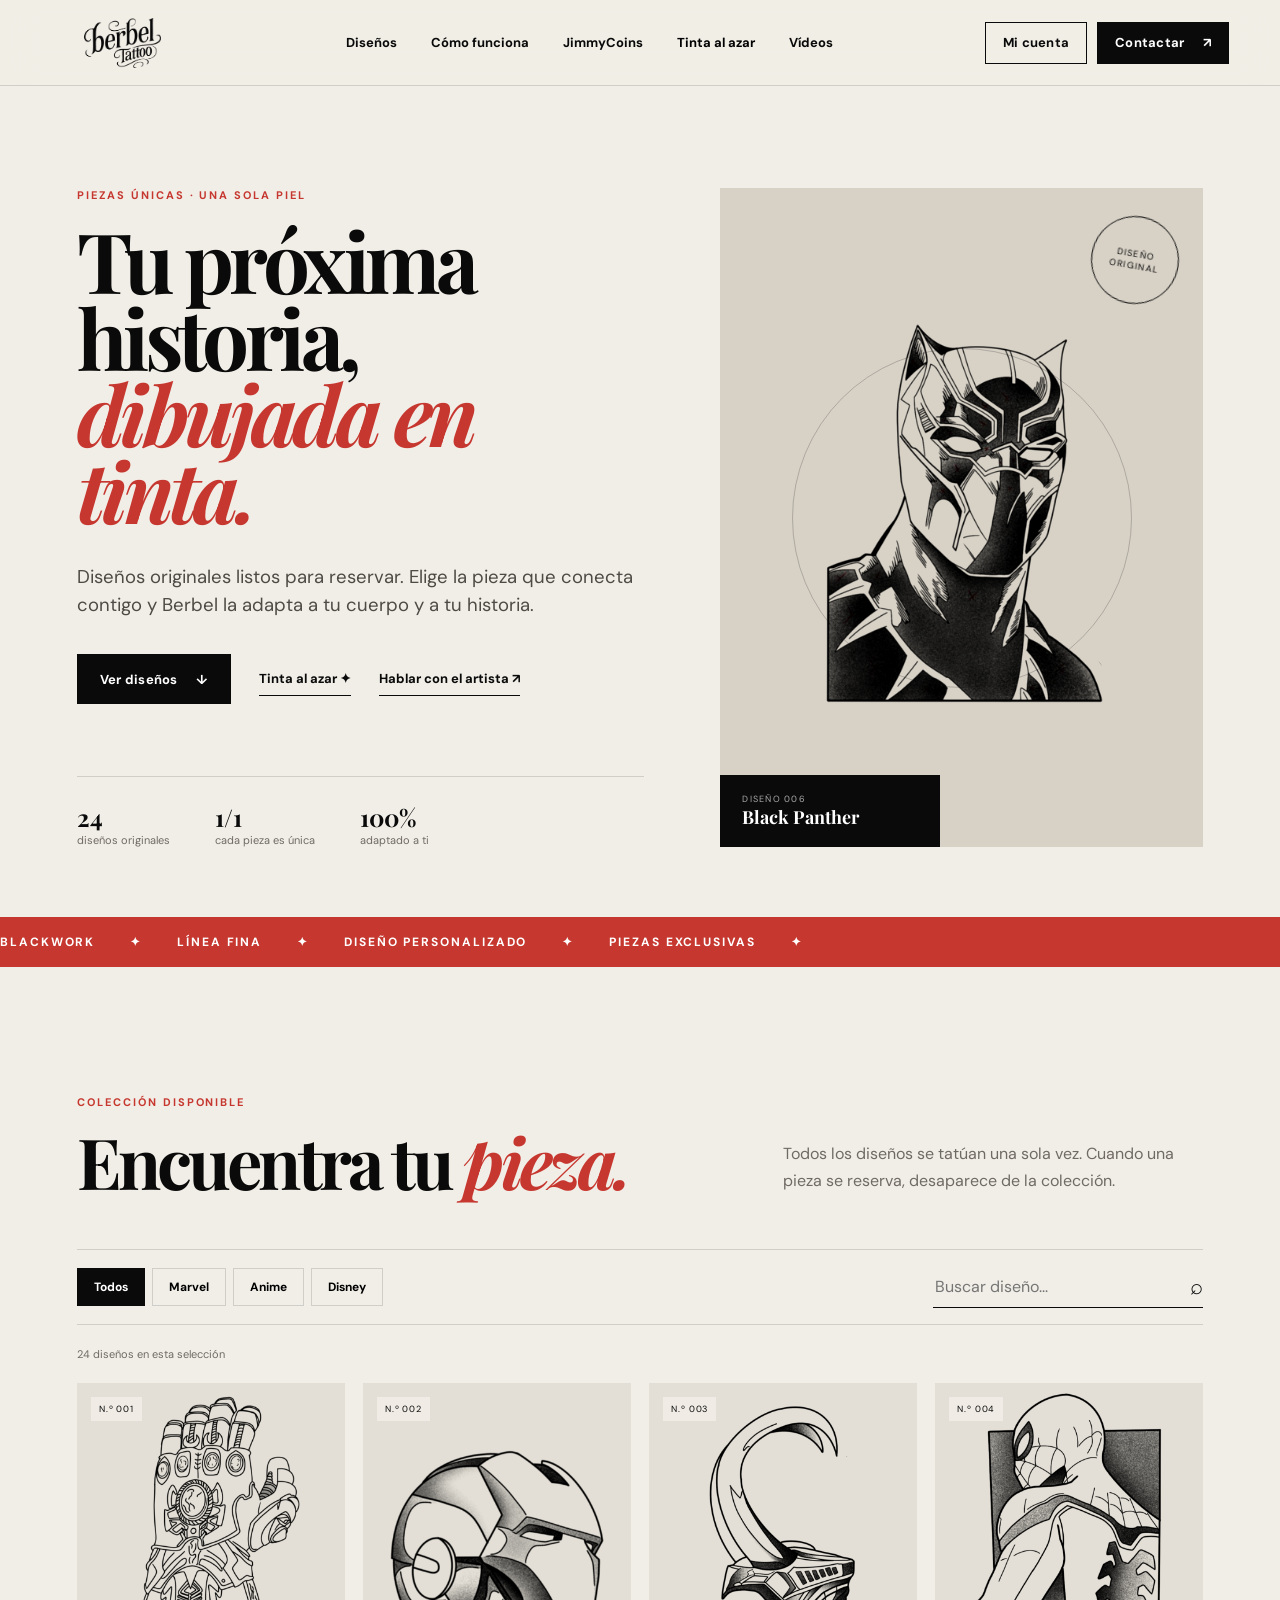
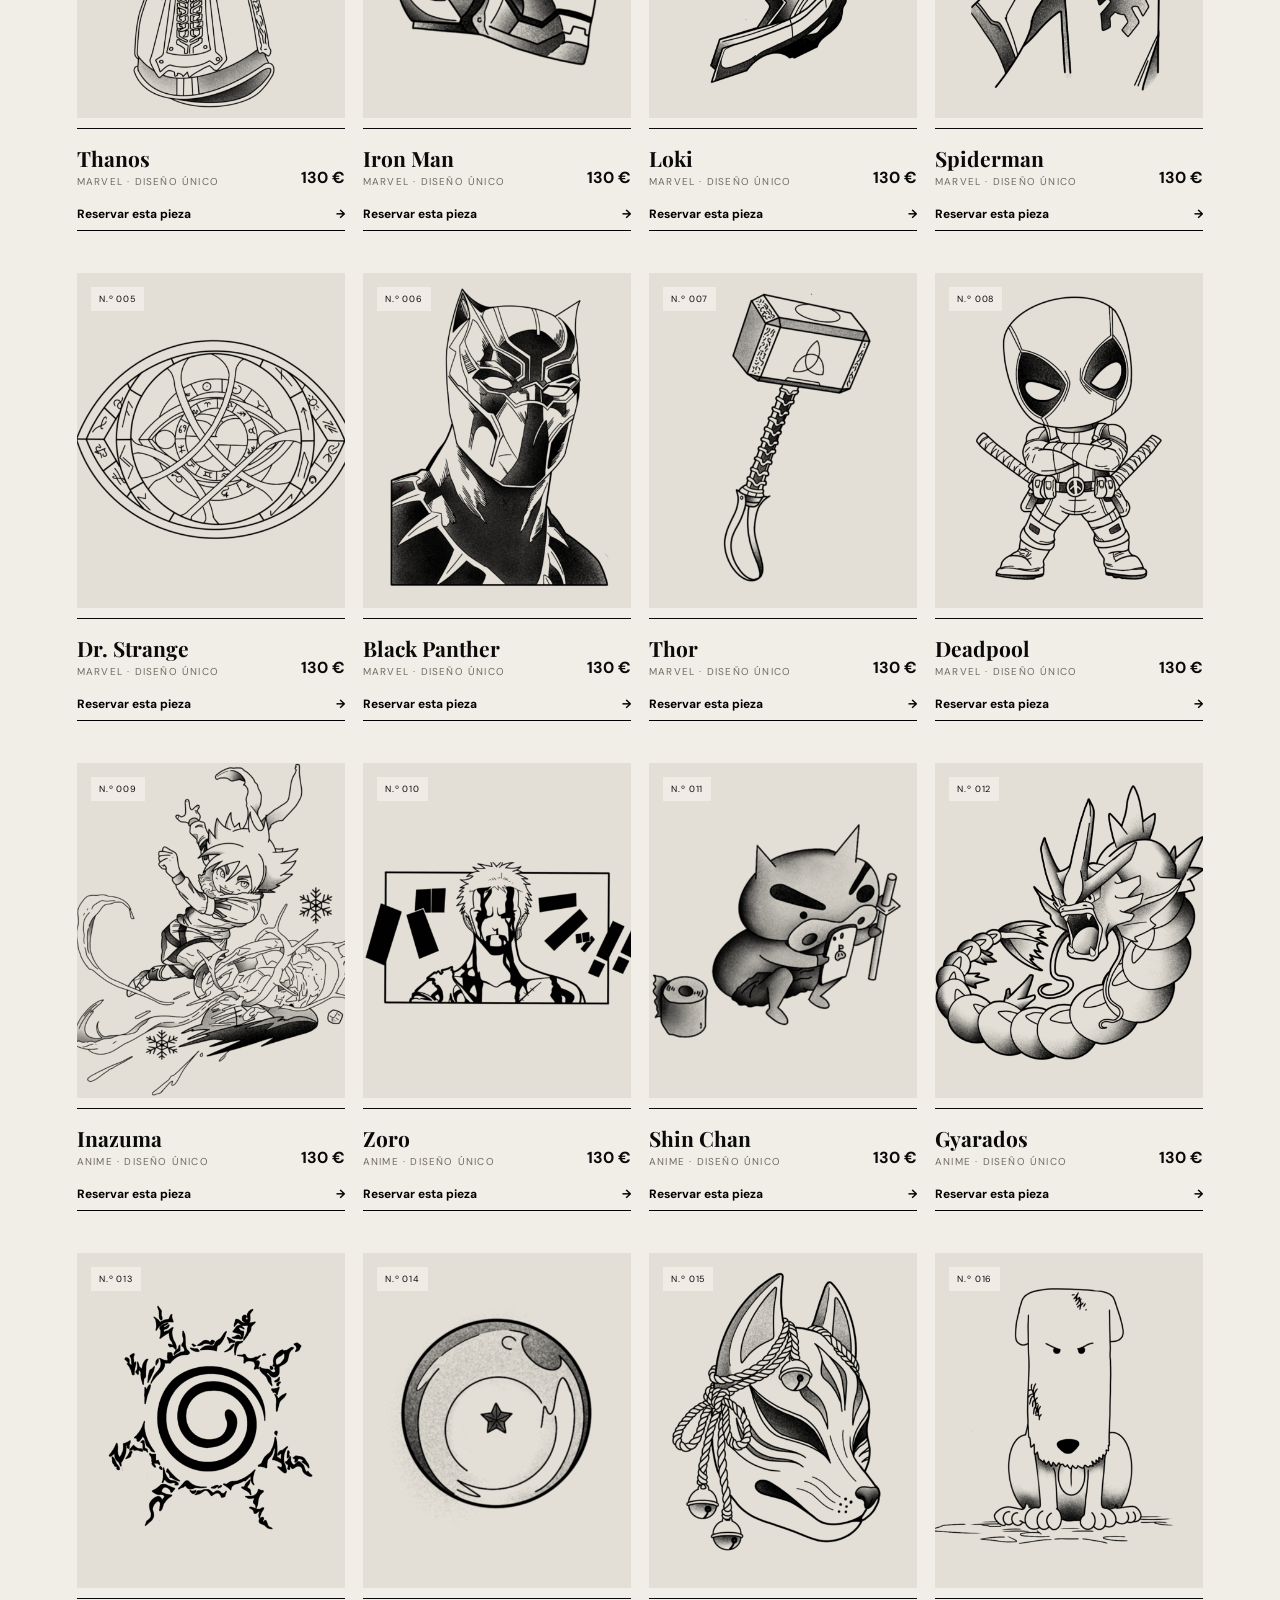
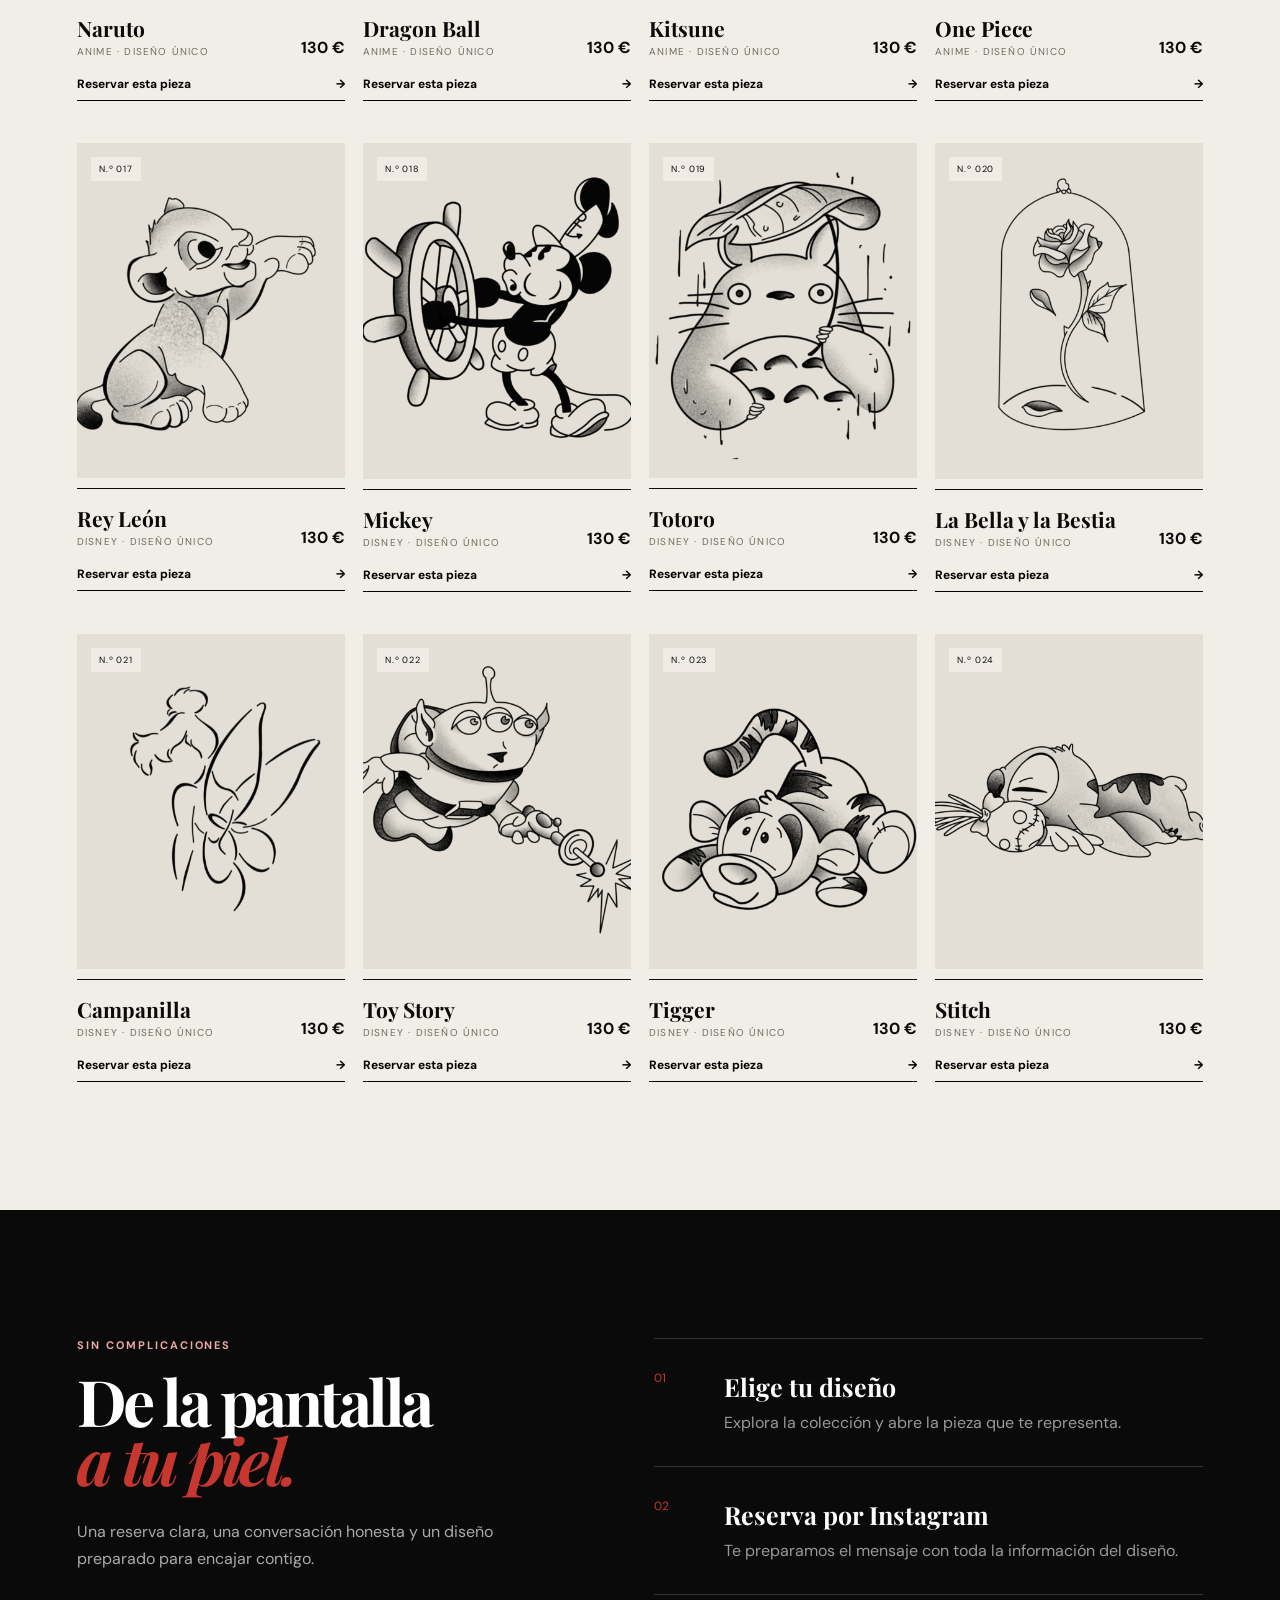
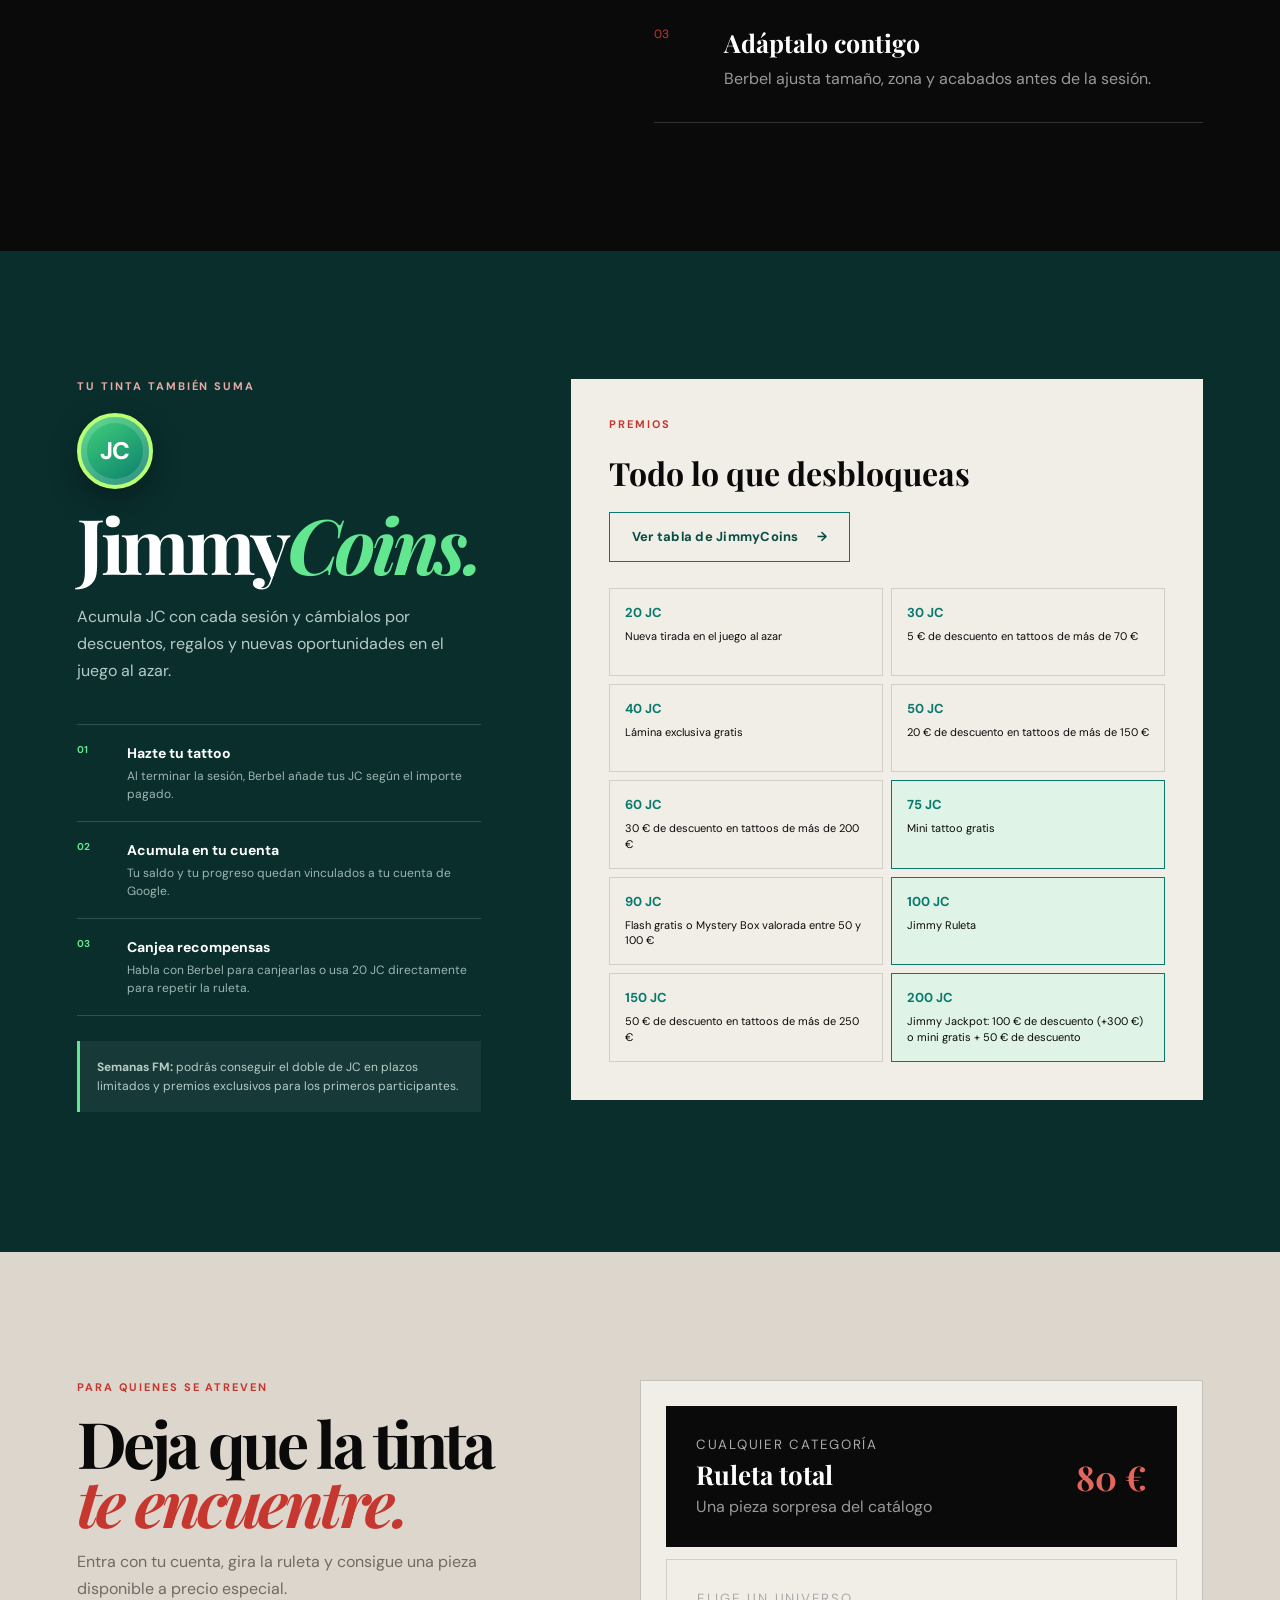
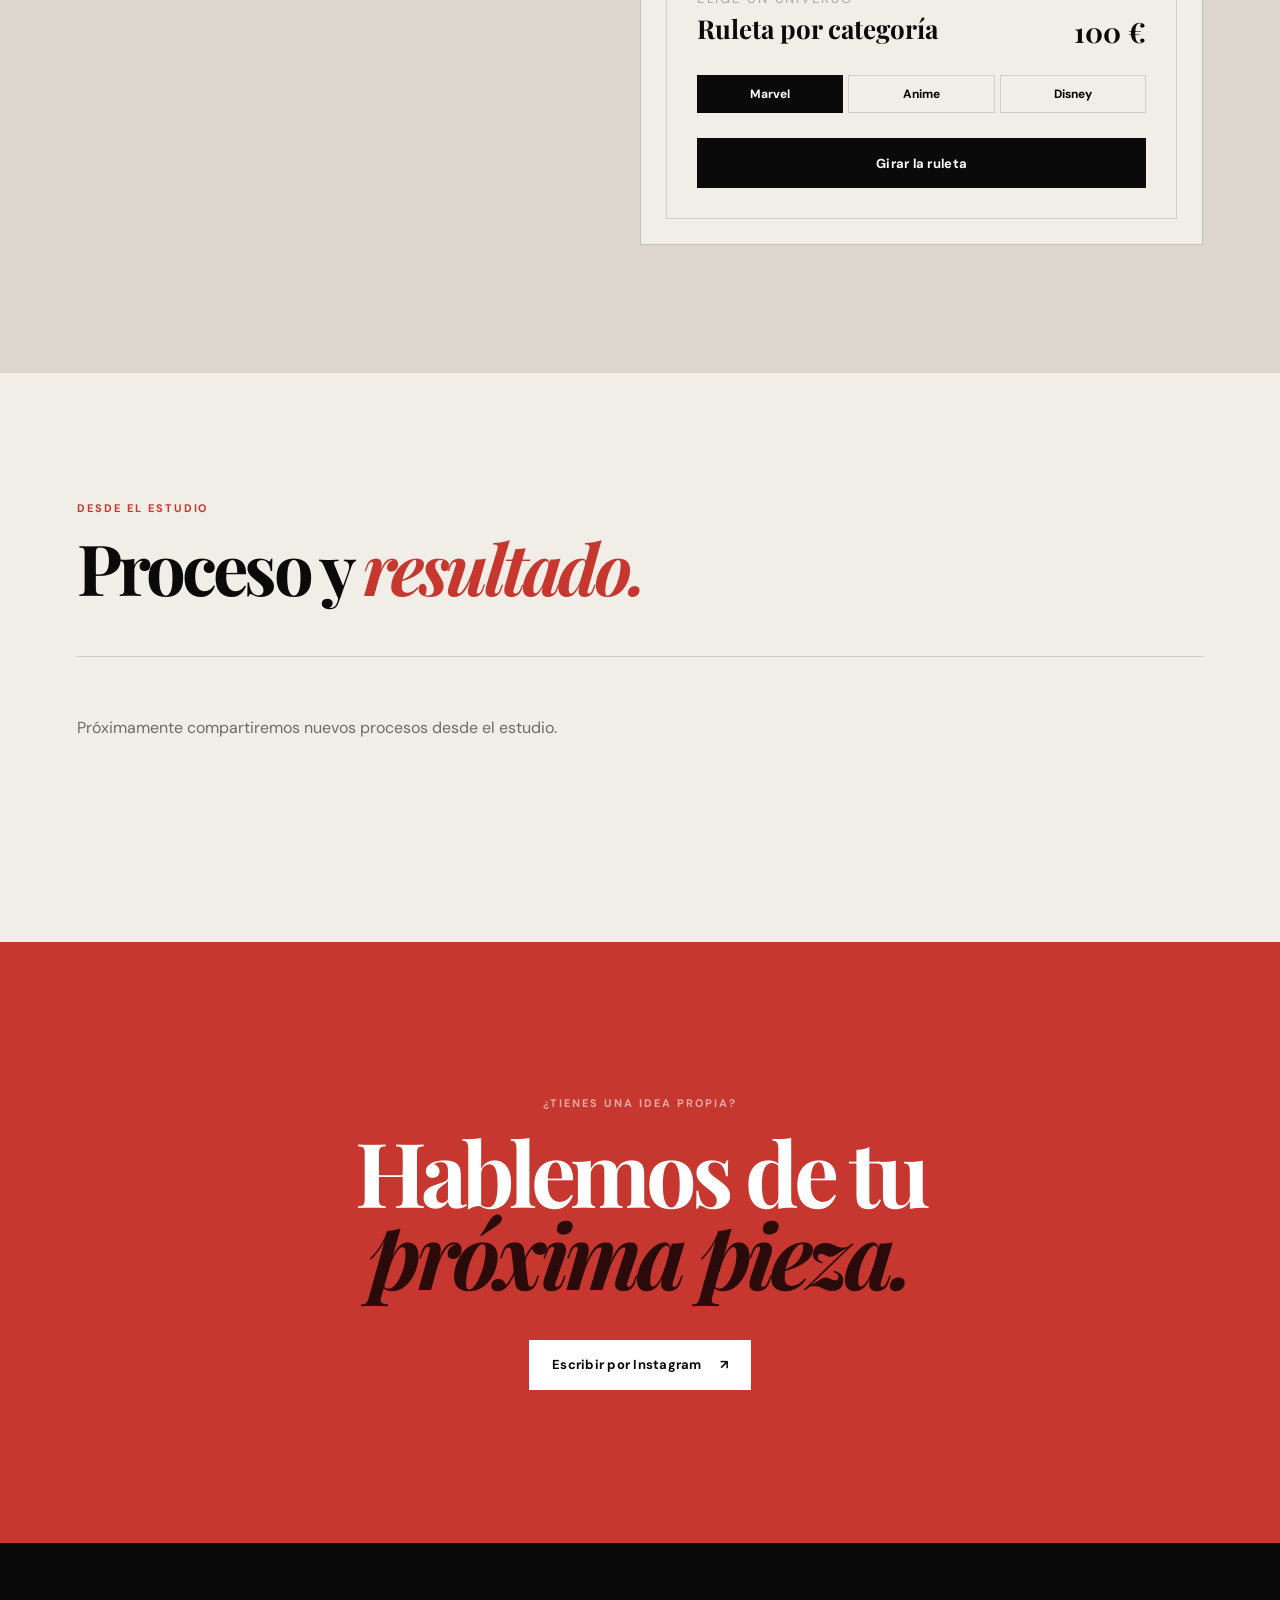
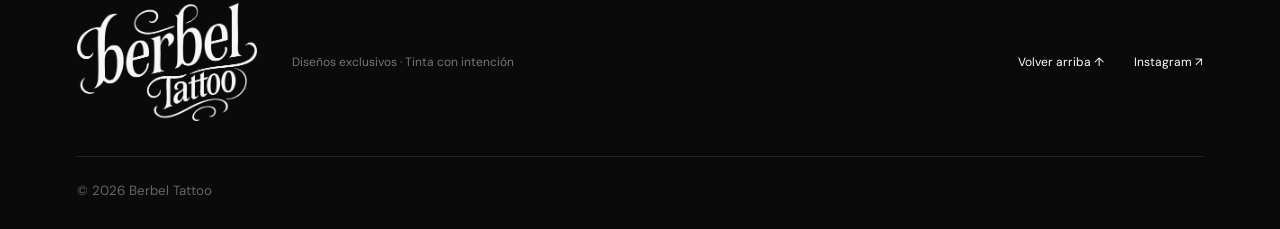
==== index.html @ 6eccef23 "Fix raffle prize images and navigation order" ====
<!doctype html>
<html lang="es">
<head>
  <meta charset="utf-8">
  <meta name="viewport" content="width=device-width, initial-scale=1">
  <title>Berbel Tattoo — Diseños exclusivos</title>
  <meta name="description" content="Diseños de tatuaje exclusivos de Berbel Tattoo. Elige tu pieza, resérvala y hazla tuya.">
  <meta name="theme-color" content="#0b0b0b">
  <link rel="preconnect" href="https://fonts.googleapis.com">
  <link rel="preconnect" href="https://fonts.gstatic.com" crossorigin>
  <link href="https://fonts.googleapis.com/css2?family=DM+Sans:wght@400;500;600;700&family=Playfair+Display:ital,wght@0,700;1,700&display=swap" rel="stylesheet">
  <link rel="stylesheet" href="styles.css?v=8">
  <script defer src="https://www.gstatic.com/firebasejs/9.23.0/firebase-app-compat.js"></script>
  <script defer src="https://www.gstatic.com/firebasejs/9.23.0/firebase-auth-compat.js"></script>
  <script defer src="https://www.gstatic.com/firebasejs/9.23.0/firebase-firestore-compat.js"></script>
  <script defer src="brain.js?v=8"></script>
</head>
<body>
  <a class="skip-link" href="#catalogo">Saltar al catálogo</a>

  <header class="site-header">
    <a class="brand" href="#inicio" aria-label="Berbel Tattoo, inicio">
      <img src="img/logo w.png" alt="Berbel Tattoo">
    </a>
    <nav class="main-nav" aria-label="Navegación principal">
      <a href="#catalogo">Diseños</a>
      <a href="#como-funciona">Cómo funciona</a>
      <a href="#jimmycoins">JimmyCoins</a>
      <button class="nav-link" type="button" onclick="cambiarVista('random')">Tinta al azar</button>
      <a href="#vista-videos">Vídeos</a>
    </nav>
    <div class="header-actions">
      <a class="mobile-video-link" href="#vista-videos">Vídeos ↓</a>
      <a id="admin-link" class="admin-link hidden" href="admin.html" aria-label="Abrir panel de administración">Admin</a>
      <div id="user-info" class="user-chip hidden">
        <button type="button" onclick="abrirPerfil()" aria-label="Abrir mi perfil">
          <img id="user-pic" src="img/logo w.png" alt="">
          <span><strong id="user-name">Mi cuenta</strong><small><b id="user-coins">0</b> JimmyCoins</small></span>
        </button>
      </div>
      <button id="btn-login" class="button button-small button-outline" type="button" onclick="loginGoogle()">Mi cuenta</button>
      <a class="button button-small button-solid desktop-cta" href="https://www.instagram.com/rberbeltattoo/" target="_blank" rel="noopener">Contactar <span>↗</span></a>
    </div>
  </header>

  <main>
    <section class="hero" id="inicio">
      <div class="hero-copy">
        <p class="eyebrow">Piezas únicas · Una sola piel</p>
        <h1>Tu próxima historia,<br><em>dibujada en tinta.</em></h1>
        <p class="hero-lead">Diseños originales listos para reservar. Elige la pieza que conecta contigo y Berbel la adapta a tu cuerpo y a tu historia.</p>
        <div class="hero-actions">
          <a class="button button-solid" href="#catalogo">Ver diseños <span>↓</span></a>
          <a class="text-link" href="#vista-random">Tinta al azar <span>✦</span></a>
          <a class="text-link" href="https://www.instagram.com/rberbeltattoo/" target="_blank" rel="noopener">Hablar con el artista <span>↗</span></a>
        </div>
        <div class="hero-proof" aria-label="Ventajas">
          <div><strong>24</strong><span>diseños originales</span></div>
          <div><strong>1/1</strong><span>cada pieza es única</span></div>
          <div><strong>100%</strong><span>adaptado a ti</span></div>
        </div>
      </div>
      <div class="hero-art" aria-label="Diseño destacado de Berbel Tattoo">
        <div class="ink-stamp">Diseño<br>original</div>
        <img src="img/006.png" alt="Diseño Black Panther de Berbel Tattoo">
        <div class="featured-caption"><span>Diseño 006</span><strong>Black Panther</strong></div>
      </div>
    </section>

    <section class="marquee" aria-label="Especialidades">
      <div>BLACKWORK <i>✦</i> LÍNEA FINA <i>✦</i> DISEÑO PERSONALIZADO <i>✦</i> PIEZAS EXCLUSIVAS <i>✦</i></div>
    </section>

    <section class="catalog-section" id="catalogo">
      <div class="section-heading">
        <div>
          <p class="eyebrow">Colección disponible</p>
          <h2>Encuentra tu <em>pieza.</em></h2>
        </div>
        <p>Todos los diseños se tatúan una sola vez. Cuando una pieza se reserva, desaparece de la colección.</p>
      </div>

      <div class="catalog-tools">
        <div id="category-filters" class="filters" role="group" aria-label="Filtrar diseños por categoría"></div>
        <label class="search-box">
          <span class="sr-only">Buscar diseño</span>
          <input id="buscador" type="search" placeholder="Buscar diseño..." oninput="renderizarCatalogo()">
          <span aria-hidden="true">⌕</span>
        </label>
      </div>
      <p id="catalog-status" class="catalog-status" aria-live="polite"></p>
      <div id="grid-tattoos" class="tattoo-grid"></div>
    </section>

    <section class="process-section" id="como-funciona">
      <div class="process-intro">
        <p class="eyebrow light">Sin complicaciones</p>
        <h2>De la pantalla<br><em>a tu piel.</em></h2>
        <p>Una reserva clara, una conversación honesta y un diseño preparado para encajar contigo.</p>
      </div>
      <ol class="process-list">
        <li><span>01</span><div><h3>Elige tu diseño</h3><p>Explora la colección y abre la pieza que te representa.</p></div></li>
        <li><span>02</span><div><h3>Reserva por Instagram</h3><p>Te preparamos el mensaje con toda la información del diseño.</p></div></li>
        <li><span>03</span><div><h3>Adáptalo contigo</h3><p>Berbel ajusta tamaño, zona y acabados antes de la sesión.</p></div></li>
      </ol>
    </section>

    <section id="jimmycoins" class="jimmy-section" aria-labelledby="jimmy-title">
      <div class="jimmy-intro">
        <p class="eyebrow light">Tu tinta también suma</p>
        <span class="jc-coin jc-coin-large" aria-hidden="true">JC</span>
        <h2 id="jimmy-title">Jimmy<em>Coins.</em></h2>
        <p>Acumula JC con cada sesión y cámbialos por descuentos, regalos y nuevas oportunidades en el juego al azar.</p>
        <div class="jimmy-steps">
          <div><b>01</b><span><strong>Hazte tu tattoo</strong>Al terminar la sesión, Berbel añade tus JC según el importe pagado.</span></div>
          <div><b>02</b><span><strong>Acumula en tu cuenta</strong>Tu saldo y tu progreso quedan vinculados a tu cuenta de Google.</span></div>
          <div><b>03</b><span><strong>Canjea recompensas</strong>Habla con Berbel para canjearlas o usa 20 JC directamente para repetir la ruleta.</span></div>
        </div>
        <p class="jimmy-special"><strong>Semanas FM:</strong> podrás conseguir el doble de JC en plazos limitados y premios exclusivos para los primeros participantes.</p>
      </div>
      <div class="jimmy-details">
        <div class="jimmy-panel rewards-panel">
          <p class="eyebrow">Premios</p><h3>Todo lo que desbloqueas</h3>
          <button class="button button-outline jimmy-table-button" type="button" onclick="document.getElementById('modal-jimmy-tabla').classList.remove('hidden')">Ver tabla de JimmyCoins <span>→</span></button>
          <div class="reward-list">
            <div><b>20 JC</b><span>Nueva tirada en el juego al azar</span></div><div><b>30 JC</b><span>5 € de descuento en tattoos de más de 70 €</span></div>
            <div><b>40 JC</b><span>Lámina exclusiva gratis</span></div><div><b>50 JC</b><span>20 € de descuento en tattoos de más de 150 €</span></div>
            <div><b>60 JC</b><span>30 € de descuento en tattoos de más de 200 €</span></div><div class="featured"><b>75 JC</b><span>Mini tattoo gratis</span></div>
            <div><b>90 JC</b><span>Flash gratis o Mystery Box valorada entre 50 y 100 €</span></div><div class="featured"><b>100 JC</b><span>Jimmy Ruleta</span></div>
            <div><b>150 JC</b><span>50 € de descuento en tattoos de más de 250 €</span></div><div class="featured"><b>200 JC</b><span>Jimmy Jackpot: 100 € de descuento (+300 €) o mini gratis + 50 € de descuento</span></div>
          </div>
        </div>
      </div>
    </section>

    <section id="vista-random" class="random-section" aria-labelledby="random-title">
      <div class="random-copy">
        <p class="eyebrow">Para quienes se atreven</p>
        <h2 id="random-title">Deja que la tinta<br><em>te encuentre.</em></h2>
        <p>Entra con tu cuenta, gira la ruleta y consigue una pieza disponible a precio especial.</p>
      </div>
      <div class="random-card">
        <div id="random-options">
          <button id="btn-spin-all" class="random-choice" type="button" onclick="manejarClickRuleta('all')">
            <span><small>Cualquier categoría</small><strong id="txt-spin-all-title">Ruleta total</strong><em id="txt-spin-all-desc">Una pieza sorpresa del catálogo</em></span>
            <b id="total-roulette-price">80 €</b>
          </button>
          <div class="category-choice">
            <div><small>Elige un universo</small><strong>Ruleta por categoría</strong><b id="category-roulette-price">100 €</b></div>
            <div id="random-tabs" class="random-tabs"></div>
            <button id="btn-spin-cat" class="button button-solid full" type="button" onclick="manejarClickRuleta('cat')">Girar la ruleta</button>
          </div>
        </div>
        <div id="random-loading" class="random-loading hidden" aria-live="polite">
          <div class="roulette-window">
            <img id="random-preview-img" src="img/001.png" alt="">
            <div class="roulette-scanline"></div>
            <span class="roulette-corner top-left"></span><span class="roulette-corner top-right"></span>
            <span class="roulette-corner bottom-left"></span><span class="roulette-corner bottom-right"></span>
          </div>
          <p>La tinta está eligiendo...</p>
          <strong id="random-preview-name">Preparando la ruleta</strong>
          <div class="roulette-progress"><i></i></div>
        </div>
        <div id="random-result" class="random-result hidden">
          <small>Tu pieza es</small><h3 id="res-nombre">Nombre</h3>
          <img id="res-img" src="" alt="Diseño elegido por la ruleta">
          <div class="result-meta"><strong id="res-precio">80 €</strong><span>Código: <b id="res-pass">—</b></span></div>
          <button id="btn-reroll" class="button jimmy-reroll hidden" type="button" onclick="canjearNuevaTirada()"><span class="jc-coin" aria-hidden="true">JC</span><span>Nueva tirada · 20 JimmyCoins</span></button>
          <div class="result-actions"><button class="button button-outline" type="button" onclick="volverMenuRandom()">Volver</button><button id="btn-res-claim" class="button button-solid" type="button">Reservar</button></div>
        </div>
      </div>
    </section>

    <section id="vista-videos" class="videos-section">
      <div class="section-heading compact">
        <div><p class="eyebrow">Desde el estudio</p><h2>Proceso y <em>resultado.</em></h2></div>
      </div>
      <div id="grid-videos" class="video-grid"><p class="empty-state">Próximamente compartiremos nuevos procesos desde el estudio.</p></div>
    </section>

    <section class="contact-section">
      <p class="eyebrow light">¿Tienes una idea propia?</p>
      <h2>Hablemos de tu<br><em>próxima pieza.</em></h2>
      <a class="button button-light" href="https://www.instagram.com/rberbeltattoo/" target="_blank" rel="noopener">Escribir por Instagram <span>↗</span></a>
    </section>
  </main>

  <footer>
    <img src="img/logo w.png" alt="Berbel Tattoo">
    <p>Diseños exclusivos · Tinta con intención</p>
    <div><a href="#inicio">Volver arriba ↑</a><a href="https://www.instagram.com/rberbeltattoo/" target="_blank" rel="noopener">Instagram ↗</a></div>
    <small>© <span id="year"></span> Berbel Tattoo</small>
  </footer>

  <div id="modal-reserva" class="modal hidden" role="dialog" aria-modal="true" aria-labelledby="reserva-title">
    <div class="modal-card">
      <button class="modal-close" type="button" onclick="cerrarModal('modal-reserva')" aria-label="Cerrar">×</button>
      <p class="eyebrow">Tu diseño</p><h2 id="reserva-title">Reserva tu pieza</h2>
      <p>Hemos preparado el mensaje para que puedas contactar con Berbel sin perder ningún detalle.</p>
      <div id="modal-mensaje" class="message-preview">...</div>
      <button id="btn-copiar" class="button button-outline full" type="button" onclick="copiarMensaje()">Copiar mensaje</button>
      <a class="button button-solid full" href="https://www.instagram.com/rberbeltattoo/" target="_blank" rel="noopener">Abrir Instagram <span>↗</span></a>
    </div>
  </div>

  <div id="modal-perfil" class="modal hidden" role="dialog" aria-modal="true" aria-labelledby="perfil-modal-nombre">
    <div class="modal-card profile-card">
      <button class="modal-close" type="button" onclick="cerrarModal('modal-perfil')" aria-label="Cerrar">×</button>
      <img id="perfil-modal-pic" src="img/logo w.png" alt="Foto de perfil">
      <h2 id="perfil-modal-nombre">Mi cuenta</h2><p id="perfil-modal-email"></p>
      <div class="wallet"><small>🪙 TUS JIMMYCOINS</small><strong><span class="jc-coin" aria-hidden="true">JC</span><span id="perfil-modal-coins">0</span> JimmyCoins</strong><p class="wallet-next-label">PRÓXIMA RECOMPENSA</p><h3 id="perfil-proxima-recompensa">Mini tattoo gratis</h3><p id="perfil-recompensa-necesaria">75 JC necesarios</p><div class="wallet-progress" role="progressbar" aria-label="Progreso hacia la próxima recompensa"><i id="perfil-barra"></i></div><p id="perfil-progreso-texto">0 / 75</p></div>
      <button class="button button-outline full" type="button" onclick="logoutGoogle()">Cerrar sesión</button>
    </div>
  </div>

  <div id="modal-jimmy-tabla" class="modal hidden" role="dialog" aria-modal="true" aria-labelledby="jimmy-tabla-title">
    <div class="modal-card jimmy-table-card">
      <button class="modal-close" type="button" onclick="cerrarModal('modal-jimmy-tabla')" aria-label="Cerrar tabla">×</button>
      <p class="eyebrow">JC por sesión</p>
      <h2 id="jimmy-tabla-title">Cuánto consigues</h2>
      <p>Los JimmyCoins se calculan según el importe pagado en tu sesión.</p>
      <div class="earning-table" role="table" aria-label="JimmyCoins obtenidos según el precio de la sesión">
        <div class="earning-head" role="row"><span>Precio pagado</span><span>Recibes</span></div>
        <div role="row"><span>Hasta 60 €</span><strong>10 JC</strong></div><div role="row"><span>70–90 €</span><strong>15 JC</strong></div>
        <div role="row"><span>100–120 €</span><strong>20 JC</strong></div><div role="row"><span>130–160 €</span><strong>25 JC</strong></div>
        <div role="row"><span>170–200 €</span><strong>30 JC</strong></div><div role="row"><span>210–250 €</span><strong>35 JC</strong></div>
        <div role="row"><span>260–300 €</span><strong>40 JC</strong></div><div role="row"><span>310–390 €</span><strong>50 JC</strong></div>
        <div role="row"><span>400 € o más</span><strong>60 JC</strong></div>
      </div>
    </div>
  </div>

  <div id="toast" class="toast" role="status" aria-live="polite"></div>
</body>
</html>
---- styles.css ----
:root{--ink:#0a0a0a;--paper:#f1eee7;--red:#c6372f;--muted:#6f6b64;--line:rgba(10,10,10,.14);--display:"Playfair Display",Georgia,serif;--sans:"DM Sans",Arial,sans-serif}*{box-sizing:border-box}html{scroll-behavior:smooth}body{margin:0;background:var(--paper);color:var(--ink);font-family:var(--sans);font-size:16px}.hidden{display:none!important}.sr-only{position:absolute;width:1px;height:1px;padding:0;margin:-1px;overflow:hidden;clip:rect(0,0,0,0);white-space:nowrap;border:0}.skip-link{position:fixed;top:-80px;left:20px;z-index:100;background:#fff;color:#000;padding:12px 18px}.skip-link:focus{top:20px}button,a,input{font:inherit}button,a{touch-action:manipulation}a{color:inherit;text-decoration:none}.site-header{height:86px;padding:0 clamp(20px,4vw,64px);display:flex;align-items:center;justify-content:space-between;border-bottom:1px solid var(--line);position:sticky;top:0;z-index:30;background:rgba(241,238,231,.92);backdrop-filter:blur(16px)}.brand{width:142px;height:50px;display:block;overflow:hidden}.brand img,footer>img{width:100%;height:100%;object-fit:contain;filter:invert(1);mix-blend-mode:multiply}.main-nav{display:flex;gap:34px;align-items:center}.main-nav a,.nav-link{font-size:13px;font-weight:700;background:none;border:0;padding:8px 0;cursor:pointer;position:relative}.main-nav a:after,.nav-link:after{content:"";position:absolute;left:0;right:100%;bottom:2px;height:1px;background:var(--ink);transition:.25s}.main-nav a:hover:after,.nav-link:hover:after{right:0}.header-actions{display:flex;align-items:center;gap:10px}.button{min-height:50px;padding:0 22px;border:1px solid var(--ink);display:inline-flex;align-items:center;justify-content:center;gap:18px;font-weight:700;font-size:13px;letter-spacing:.02em;cursor:pointer;transition:.2s}.button:hover{transform:translateY(-2px)}.button-small{min-height:42px;padding:0 17px}.button-solid{background:var(--ink);color:#fff}.button-outline{background:transparent;color:var(--ink)}.button-light{background:#fff;color:#0a0a0a;border-color:#fff}.button.full{width:100%}.user-chip button{border:0;background:none;display:flex;align-items:center;cursor:pointer}.user-chip img{width:36px;height:36px;border-radius:50%;object-fit:cover;background:#222}.user-chip span{display:flex;flex-direction:column;text-align:left;margin-left:9px;font-size:11px}.user-chip small{color:var(--muted)}.hero{min-height:calc(100vh - 86px);display:grid;grid-template-columns:1.08fr .92fr;padding:clamp(60px,8vw,120px) clamp(20px,6vw,96px) 70px;gap:6vw;overflow:hidden}.hero-copy{display:flex;flex-direction:column;justify-content:center}.eyebrow{text-transform:uppercase;letter-spacing:.18em;font-size:11px;font-weight:700;color:var(--red);margin:0 0 20px}.eyebrow.light{color:#e9aaa5}.hero h1,.section-heading h2,.process-intro h2,.random-copy h2,.contact-section h2{font:700 clamp(49px,6.5vw,104px)/.92 var(--display);letter-spacing:-.055em;margin:0}.hero h1 em,.section-heading h2 em,.process-intro h2 em,.random-copy h2 em,.contact-section h2 em{color:var(--red);font-weight:700}.hero-lead{font-size:clamp(16px,1.45vw,21px);line-height:1.55;color:#4e4b46;max-width:630px;margin:34px 0}.hero-actions{display:flex;align-items:center;gap:28px}.text-link{font-weight:700;font-size:13px;border-bottom:1px solid;padding:8px 0}.hero-proof{display:flex;gap:45px;margin-top:clamp(50px,8vh,90px);padding-top:24px;border-top:1px solid var(--line)}.hero-proof div{display:flex;flex-direction:column}.hero-proof strong{font:700 24px var(--display)}.hero-proof span{color:var(--muted);font-size:11px}.hero-art{position:relative;background:#d7d1c6;min-height:580px;display:flex;align-items:center;justify-content:center;overflow:hidden}.hero-art:before{content:"";position:absolute;width:70%;aspect-ratio:1;border:1px solid rgba(10,10,10,.2);border-radius:50%}.hero-art img{width:88%;height:88%;object-fit:contain;mix-blend-mode:multiply;filter:contrast(1.12);position:relative}.ink-stamp{position:absolute;top:28px;right:24px;z-index:2;width:88px;height:88px;border:1px solid;border-radius:50%;display:grid;place-items:center;text-align:center;text-transform:uppercase;font-size:9px;letter-spacing:.14em;transform:rotate(10deg)}.featured-caption{position:absolute;left:0;bottom:0;background:var(--ink);color:#fff;padding:18px 22px;width:220px;display:flex;flex-direction:column}.featured-caption span{font-size:9px;color:#aaa;text-transform:uppercase;letter-spacing:.14em}.featured-caption strong{font:700 18px var(--display)}.marquee{overflow:hidden;background:var(--red);color:#fff;padding:17px 0;white-space:nowrap;font-size:12px;font-weight:700;letter-spacing:.16em}.marquee div{width:max-content;animation:marquee 24s linear infinite}.marquee i{padding:0 30px;font-style:normal}@keyframes marquee{to{transform:translateX(-50%)}}.catalog-section,.videos-section{padding:clamp(85px,10vw,150px) clamp(20px,6vw,96px)}.section-heading{display:flex;justify-content:space-between;align-items:end;gap:40px;margin-bottom:55px}.section-heading h2{font-size:clamp(46px,5.5vw,78px)}.section-heading>p{max-width:420px;color:var(--muted);line-height:1.7;margin:0}.section-heading.compact{margin-bottom:40px}.catalog-tools{border-top:1px solid var(--line);border-bottom:1px solid var(--line);display:flex;justify-content:space-between;align-items:center;padding:16px 0}.filters{display:flex;gap:7px}.filter-btn,.cat-rand-btn{border:1px solid var(--line);background:transparent;padding:10px 16px;font-size:12px;font-weight:700;cursor:pointer}.filter-btn.active,.filter-btn:hover,.cat-rand-btn.active{background:var(--ink);color:#fff}.search-box{width:min(270px,35vw);display:flex;align-items:center;border-bottom:1px solid var(--ink)}.search-box input{width:100%;border:0;background:transparent;padding:10px 2px;outline:0}.search-box span{font-size:22px}.catalog-status{font-size:11px;color:var(--muted);margin:22px 0}.tattoo-grid{display:grid;grid-template-columns:repeat(4,1fr);gap:42px 18px}.tattoo-card{position:relative}.tattoo-image{aspect-ratio:4/5;background:#e3dfd6;position:relative;overflow:hidden}.tattoo-image img{width:100%;height:100%;object-fit:cover;mix-blend-mode:multiply;filter:contrast(1.05);transition:transform .5s}.tattoo-card:hover .tattoo-image img{transform:scale(1.035)}.tattoo-number{position:absolute;left:14px;top:14px;background:rgba(241,238,231,.9);padding:6px 8px;font-size:9px;letter-spacing:.1em}.sold-mark{position:absolute;inset:0;background:rgba(10,10,10,.78);color:#fff;display:grid;place-items:center;font:italic 700 26px var(--display)}.tattoo-info{display:grid;grid-template-columns:1fr auto;align-items:end;padding-top:15px;border-top:1px solid;margin-top:10px}.tattoo-info h3{font:700 21px var(--display);margin:0}.tattoo-info p{margin:3px 0 0;color:var(--muted);font-size:10px;text-transform:uppercase;letter-spacing:.12em}.tattoo-price{font-weight:700}.reserve-button{grid-column:1/-1;border:0;border-bottom:1px solid;background:transparent;padding:13px 0 8px;margin-top:5px;display:flex;justify-content:space-between;font-weight:700;font-size:12px;cursor:pointer}.reserve-button:hover{color:var(--red)}.reserve-button:disabled{color:#999;cursor:not-allowed}.empty-state{grid-column:1/-1;color:var(--muted);padding:60px 0;border-top:1px solid var(--line)}.process-section{background:var(--ink);color:#fff;padding:clamp(80px,10vw,145px) clamp(20px,6vw,96px);display:grid;grid-template-columns:.9fr 1.1fr;gap:10vw}.process-intro h2{font-size:clamp(48px,5vw,77px)}.process-intro>p:last-child{color:#aaa;line-height:1.65;max-width:450px;margin-top:30px}.process-list{margin:0;padding:0;list-style:none}.process-list li{display:grid;grid-template-columns:70px 1fr;border-top:1px solid #333;padding:31px 0}.process-list li:last-child{border-bottom:1px solid #333}.process-list>li>span{color:var(--red);font-size:12px}.process-list h3{font:700 25px var(--display);margin:0 0 8px}.process-list p{color:#999;margin:0;line-height:1.5}.random-section{padding:clamp(80px,10vw,145px) clamp(20px,6vw,96px);display:grid;grid-template-columns:.9fr 1.1fr;gap:8vw;align-items:start;background:#dcd6cc}.random-copy h2{font-size:clamp(48px,5vw,77px)}.random-copy>p:last-child{color:var(--muted);line-height:1.7;max-width:430px}.random-card{background:var(--paper);padding:25px;border:1px solid rgba(10,10,10,.2)}.random-choice{width:100%;border:0;background:var(--ink);color:#fff;padding:30px;text-align:left;display:flex;justify-content:space-between;align-items:center;cursor:pointer}.random-choice span{display:flex;flex-direction:column}.random-choice small,.category-choice small{color:#aaa;text-transform:uppercase;letter-spacing:.13em}.random-choice strong,.category-choice strong{font:700 26px var(--display);margin:4px 0}.random-choice em{font-style:normal;color:#999}.random-choice>b{font:700 34px var(--display);color:#e3655d}.category-choice{border:1px solid var(--line);padding:30px;margin-top:12px}.category-choice>div:first-child{display:grid;grid-template-columns:1fr auto;align-items:end}.category-choice>div:first-child small{grid-column:1/-1}.category-choice>div:first-child b{font:700 28px var(--display)}.random-tabs{display:grid;grid-template-columns:repeat(3,1fr);gap:5px;margin:25px 0}.random-loading{text-align:center;padding:100px 20px}.random-loading span{display:block;width:50px;height:50px;border:2px solid #ccc;border-top-color:var(--red);border-radius:50%;margin:0 auto 20px;animation:spin 1s linear infinite}@keyframes spin{to{transform:rotate(360deg)}}.random-result{text-align:center}.random-result>small{text-transform:uppercase;letter-spacing:.15em;color:var(--red)}.random-result h3{font:700 36px var(--display);margin:8px 0 20px}.random-result img{width:260px;height:260px;object-fit:cover;mix-blend-mode:multiply}.result-meta{display:flex;justify-content:center;align-items:center;gap:25px;margin:22px 0}.result-meta strong{font:700 34px var(--display)}.result-meta span{font-size:12px}.result-actions{display:grid;grid-template-columns:1fr 1fr;gap:8px}.video-grid{display:grid;grid-template-columns:repeat(3,1fr);gap:20px}.video-card{background:#e3dfd6}.video-media{aspect-ratio:16/9;background:#111}.video-media iframe,.video-media video{width:100%;height:100%;border:0}.video-copy{padding:20px}.video-copy h3{font:700 21px var(--display);margin:0 0 8px}.video-copy p{color:var(--muted);margin:0}.contact-section{text-align:center;background:var(--red);color:#fff;padding:clamp(90px,12vw,170px) 20px}.contact-section h2{font-size:clamp(52px,7vw,100px)}.contact-section h2 em{color:#2a0b09}.contact-section .button{margin-top:45px}footer{background:var(--ink);color:#fff;padding:60px clamp(20px,6vw,96px) 30px;display:grid;grid-template-columns:180px 1fr auto;align-items:center;gap:35px}footer>img{filter:none;mix-blend-mode:normal;height:auto}footer p{color:#777;font-size:12px}footer div{display:flex;gap:30px;font-size:12px}footer small{grid-column:1/-1;border-top:1px solid #252525;padding-top:25px;color:#666}.modal{position:fixed;inset:0;z-index:50;background:rgba(0,0,0,.78);display:grid;place-items:center;padding:20px;backdrop-filter:blur(8px)}.modal-card{position:relative;background:var(--paper);width:min(520px,100%);padding:45px}.modal-close{position:absolute;right:18px;top:12px;border:0;background:none;font-size:32px;cursor:pointer}.modal-card h2{font:700 38px var(--display);margin:0 0 14px}.modal-card>p:not(.eyebrow){color:var(--muted);line-height:1.6}.message-preview{background:#ddd7cc;padding:18px;margin:25px 0;font-size:13px;line-height:1.55}.modal-card .button+.button{margin-top:8px}.profile-card{text-align:center}.profile-card>img{width:82px;height:82px;border-radius:50%;object-fit:cover;background:#222}.wallet{padding:20px;border:1px solid var(--line);margin:25px 0;text-align:left}.wallet small,.wallet strong{display:block}.wallet strong{font:700 30px var(--display);margin:5px 0 12px}.wallet div{height:5px;background:#d0cac0}.wallet i{display:block;height:100%;width:0;background:var(--red);transition:width .7s}.wallet p{font-size:11px;color:var(--muted)}.toast{position:fixed;left:50%;bottom:25px;transform:translate(-50%,20px);background:var(--ink);color:#fff;padding:12px 18px;z-index:80;opacity:0;pointer-events:none;transition:.25s;font-size:13px}.toast.show{opacity:1;transform:translate(-50%,0)}@media(max-width:1000px){.main-nav{display:none}.hero{grid-template-columns:1fr .8fr;padding-left:32px;padding-right:32px}.tattoo-grid{grid-template-columns:repeat(3,1fr)}.desktop-cta{display:none}.process-section,.random-section{gap:5vw}.video-grid{grid-template-columns:repeat(2,1fr)}}@media(max-width:740px){.site-header{height:70px;padding:0 18px}.brand{width:110px;height:40px}.hero{min-height:auto;grid-template-columns:1fr;padding:70px 18px 30px;gap:45px}.hero h1{font-size:50px}.hero-lead{font-size:16px;margin:25px 0}.hero-actions{align-items:stretch;flex-direction:column;gap:10px}.hero-actions .text-link{text-align:center}.hero-proof{gap:15px;justify-content:space-between;margin-top:50px}.hero-proof span{font-size:9px}.hero-art{min-height:430px}.catalog-section,.videos-section{padding:80px 18px}.section-heading{display:block;margin-bottom:35px}.section-heading>p{margin-top:20px}.catalog-tools{align-items:stretch;flex-direction:column;gap:15px}.filters{overflow-x:auto}.search-box{width:100%}.tattoo-grid{grid-template-columns:repeat(2,1fr);gap:35px 10px}.tattoo-info h3{font-size:18px}.process-section,.random-section{grid-template-columns:1fr;padding:80px 18px;gap:50px}.video-grid{grid-template-columns:1fr}footer{grid-template-columns:1fr;text-align:center}footer>img{margin:auto}footer div{justify-content:center}footer small{grid-column:1}.modal-card{padding:38px 24px}.desktop-cta{display:none}}@media(max-width:430px){.header-actions .button-small{font-size:11px;padding:0 13px}.hero h1{font-size:43px}.tattoo-grid{grid-template-columns:1fr}.tattoo-image{aspect-ratio:1/1}.filters{width:100%}.filter-btn{flex:1;padding:10px 12px}.hero-proof strong{font-size:20px}.random-choice,.category-choice{padding:22px}.random-choice strong,.category-choice strong{font-size:21px}.random-result img{width:220px;height:220px}}
:root{}
.admin-link{padding:8px 10px;border-bottom:1px solid var(--red);color:var(--red);font-size:11px;font-weight:700;text-transform:uppercase;letter-spacing:.11em}
.random-loading{padding:28px 20px 35px}
.random-loading>span{display:none}
.roulette-window{width:min(280px,80vw);aspect-ratio:1;margin:0 auto 22px;background:#e3dfd6;position:relative;overflow:hidden}
.roulette-window img{width:100%;height:100%;object-fit:cover;mix-blend-mode:multiply;filter:contrast(1.08);animation:roulettePulse .18s ease-in-out infinite alternate}
.roulette-scanline{position:absolute;left:0;right:0;height:3px;background:var(--red);box-shadow:0 0 15px var(--red);animation:scan 1.05s ease-in-out infinite}
.roulette-corner{position:absolute;width:24px;height:24px;border-color:var(--ink);border-style:solid;border-radius:0;margin:0;animation:none}
.roulette-corner.top-left{left:12px;top:12px;border-width:2px 0 0 2px}.roulette-corner.top-right{right:12px;top:12px;border-width:2px 2px 0 0}.roulette-corner.bottom-left{left:12px;bottom:12px;border-width:0 0 2px 2px}.roulette-corner.bottom-right{right:12px;bottom:12px;border-width:0 2px 2px 0}
.random-loading p{margin:0 0 5px;color:var(--red);font-size:10px;text-transform:uppercase;letter-spacing:.17em}.random-loading>strong{font:700 24px var(--display)}
.roulette-progress{height:2px;background:#d0cac0;max-width:280px;margin:20px auto 0;overflow:hidden}.roulette-progress i{display:block;width:100%;height:100%;background:var(--red);transform-origin:left;animation:rouletteProgress 2.25s linear forwards}
@keyframes roulettePulse{to{transform:scale(1.035);filter:contrast(1.3) blur(.3px)}}@keyframes scan{0%{top:8%}50%{top:91%}100%{top:8%}}@keyframes rouletteProgress{from{transform:scaleX(0)}to{transform:scaleX(1)}}
.random-section{scroll-margin-top:86px}
@media(max-width:740px){.random-section{scroll-margin-top:70px}}
.filters{flex-wrap:wrap}
.mobile-video-link{display:none;font-size:11px;font-weight:700;white-space:nowrap}.videos-section{scroll-margin-top:86px}.video-media.instagram-embed-wrap{min-height:0;background:#fff;overflow:hidden}.video-media.instagram-reel{aspect-ratio:9/16}.video-media.instagram-post{aspect-ratio:4/5}.video-media.instagram-embed-wrap iframe{display:block;width:100%;height:100%;border:0}.video-media img{width:100%;height:100%;object-fit:cover}.instagram-link{display:inline-block;margin-top:14px;border-bottom:1px solid;font-size:12px;font-weight:700}.instagram-link:hover{color:var(--red)}
@media(max-width:1000px){.mobile-video-link{display:inline-flex}}
@media(max-width:740px){.videos-section{scroll-margin-top:70px}.header-actions{gap:7px}}
.jc-coin{width:26px;height:26px;flex:0 0 26px;border:2px solid #b9ff73;border-radius:50%;display:inline-grid!important;place-items:center;background:linear-gradient(145deg,#43d47b,#087a6d);box-shadow:inset 0 0 0 3px rgba(255,255,255,.16),0 3px 9px rgba(6,81,68,.25);color:#fff;font:800 9px/1 var(--sans);letter-spacing:-.04em}.jc-coin-large{width:76px;height:76px;border-width:4px;font-size:24px;box-shadow:inset 0 0 0 6px rgba(255,255,255,.16),0 12px 30px rgba(0,0,0,.3)}.jimmy-section{scroll-margin-top:86px;padding:clamp(85px,10vw,145px) clamp(20px,6vw,96px);display:grid;grid-template-columns:minmax(280px,.78fr) minmax(480px,1.22fr);gap:7vw;background:#092e2c;color:#fff}.jimmy-intro{align-self:start;position:sticky;top:125px}.jimmy-intro h2{margin:20px 0 25px;font:700 clamp(52px,6vw,88px)/.9 var(--display);letter-spacing:-.055em}.jimmy-intro h2 em{color:#63e690}.jimmy-intro>p:not(.eyebrow):not(.jimmy-special){max-width:500px;color:#b7cbc7;line-height:1.7}.jimmy-steps{margin-top:40px;border-top:1px solid rgba(255,255,255,.16)}.jimmy-steps>div{display:grid;grid-template-columns:35px 1fr;gap:15px;padding:18px 0;border-bottom:1px solid rgba(255,255,255,.16)}.jimmy-steps b{color:#63e690;font-size:10px}.jimmy-steps span{color:#9eb6b2;font-size:12px;line-height:1.5}.jimmy-steps strong{display:block;margin-bottom:3px;color:#fff;font-size:14px}.jimmy-special{margin-top:25px;padding:17px;border-left:3px solid #63e690;background:rgba(255,255,255,.06);color:#b7cbc7;font-size:12px;line-height:1.55}.jimmy-details{display:grid;gap:20px}.jimmy-panel{padding:clamp(24px,3vw,38px);background:var(--paper);color:var(--ink)}.jimmy-panel h3{margin:0 0 26px;font:700 32px var(--display)}.earning-table>div{display:grid;grid-template-columns:1fr auto;gap:20px;padding:13px 4px;border-bottom:1px solid var(--line);font-size:13px}.earning-table .earning-head{color:var(--muted);font-size:9px;font-weight:700;text-transform:uppercase;letter-spacing:.12em}.earning-table strong{color:#087a6d}.reward-list{display:grid;grid-template-columns:1fr 1fr;gap:8px}.reward-list>div{min-height:88px;padding:15px;border:1px solid var(--line);display:flex;flex-direction:column;gap:8px}.reward-list b{color:#087a6d;font-size:13px}.reward-list span{font-size:11px;line-height:1.45}.reward-list .featured{border-color:#087a6d;background:#dff3e6}.jimmy-reroll{width:100%;margin:0 0 12px;border-color:#087a6d;background:#dff3e6;color:#064d46}.jimmy-reroll:disabled{opacity:.55;cursor:not-allowed}.random-card.busy{pointer-events:none}.result-actions .button:disabled{opacity:.45;cursor:not-allowed}.wallet strong{display:flex;align-items:center;justify-content:center;gap:9px}.wallet-next-label{margin:22px 0 4px!important;color:var(--muted);font-size:9px!important;font-weight:700;letter-spacing:.13em}.wallet h3{margin:0;font:700 22px var(--display)}.wallet #perfil-recompensa-necesaria{margin:5px 0 14px}.wallet-progress{height:9px!important;border-radius:20px;overflow:hidden}.wallet-progress i{border-radius:20px;background:linear-gradient(90deg,#43d47b,#087a6d)}
@media(max-width:1000px){.jimmy-section{grid-template-columns:1fr}.jimmy-intro{position:static}.jimmy-details{grid-template-columns:1fr 1fr}.reward-list{grid-template-columns:1fr}}
@media(max-width:740px){.jimmy-section{scroll-margin-top:70px;padding:80px 18px}.jimmy-details{grid-template-columns:1fr}.reward-list{grid-template-columns:1fr 1fr}.jimmy-intro h2{font-size:54px}}
@media(max-width:430px){.reward-list{grid-template-columns:1fr}.jc-coin-large{width:64px;height:64px;font-size:20px}}
.jimmy-details{display:block}.rewards-panel{width:100%}.jimmy-table-button{margin:-8px 0 26px;border-color:#087a6d;color:#064d46}.jimmy-table-card{width:min(620px,100%);max-height:min(820px,90vh);overflow:auto}.jimmy-table-card .earning-table{margin-top:24px}.jimmy-table-card .earning-table>div{padding:14px 4px}
@media(max-width:740px){.jimmy-table-button{width:100%}.jimmy-table-card{padding:38px 24px}}
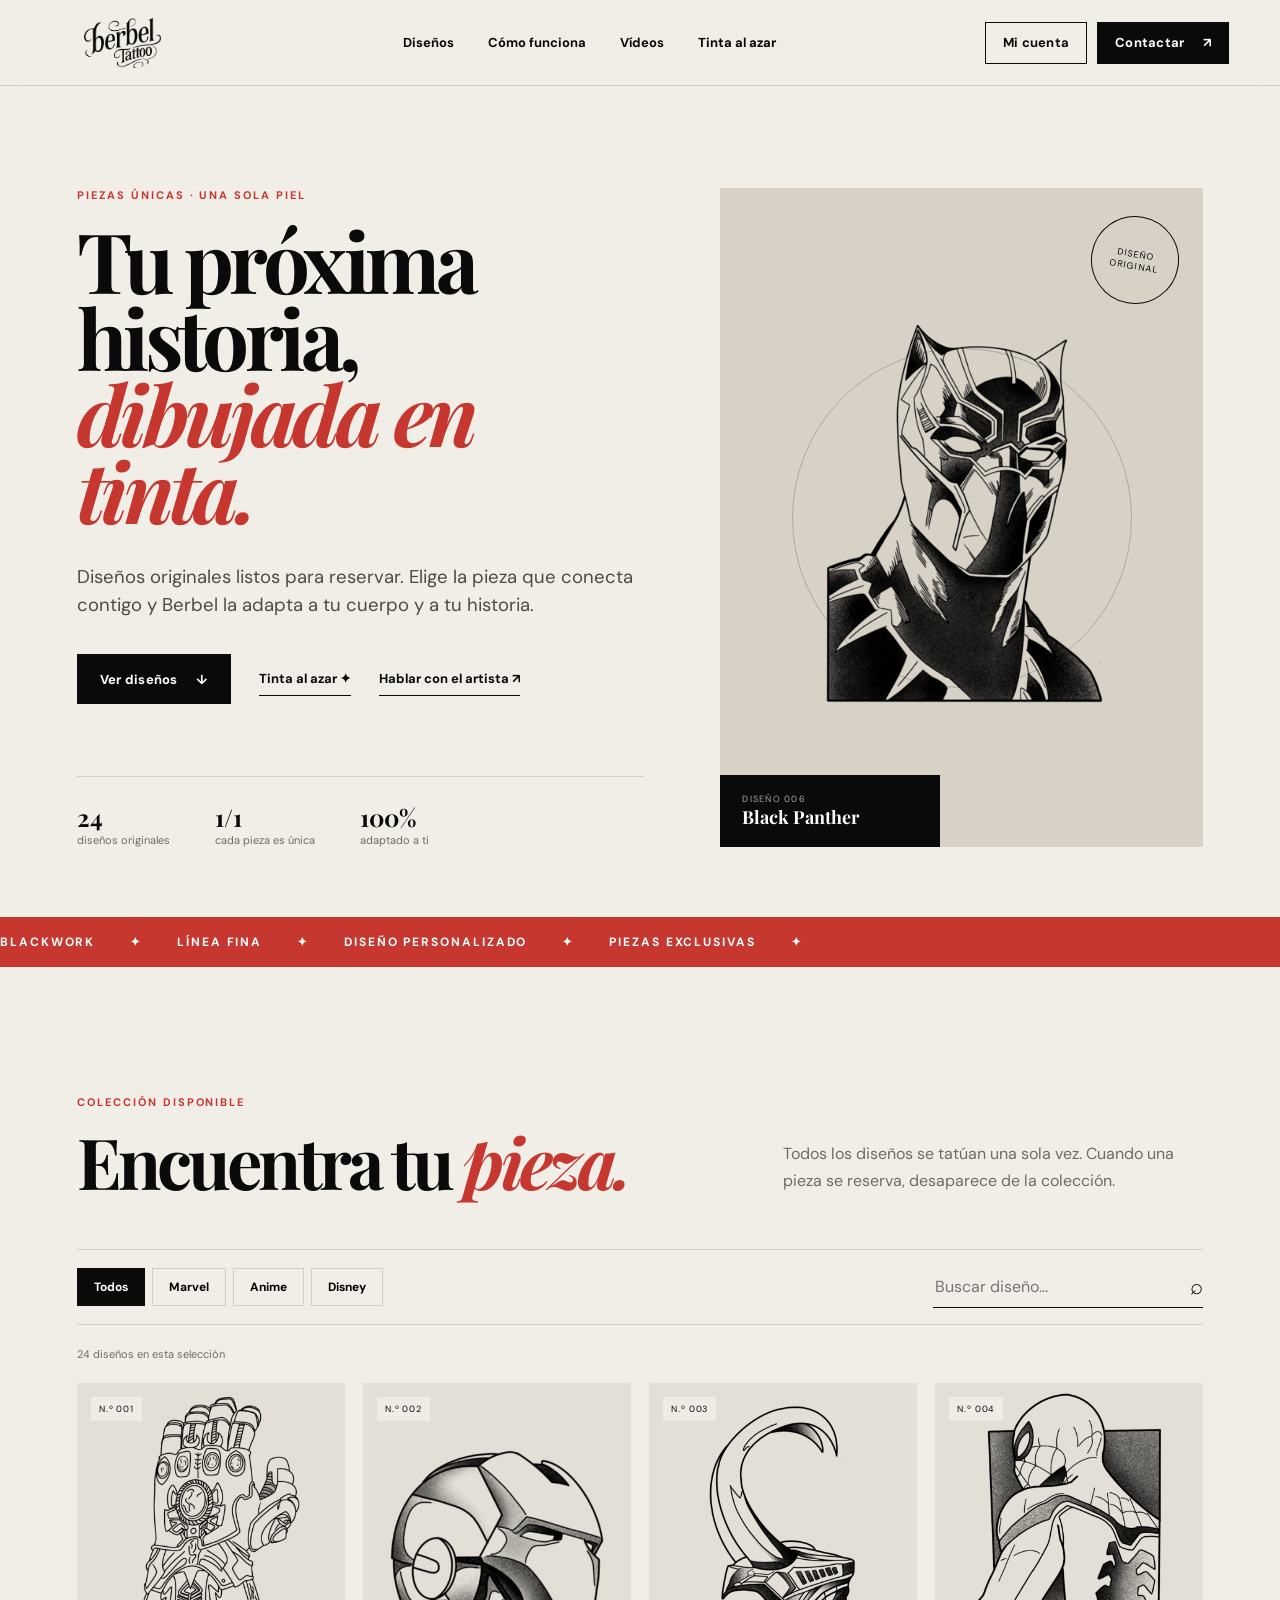
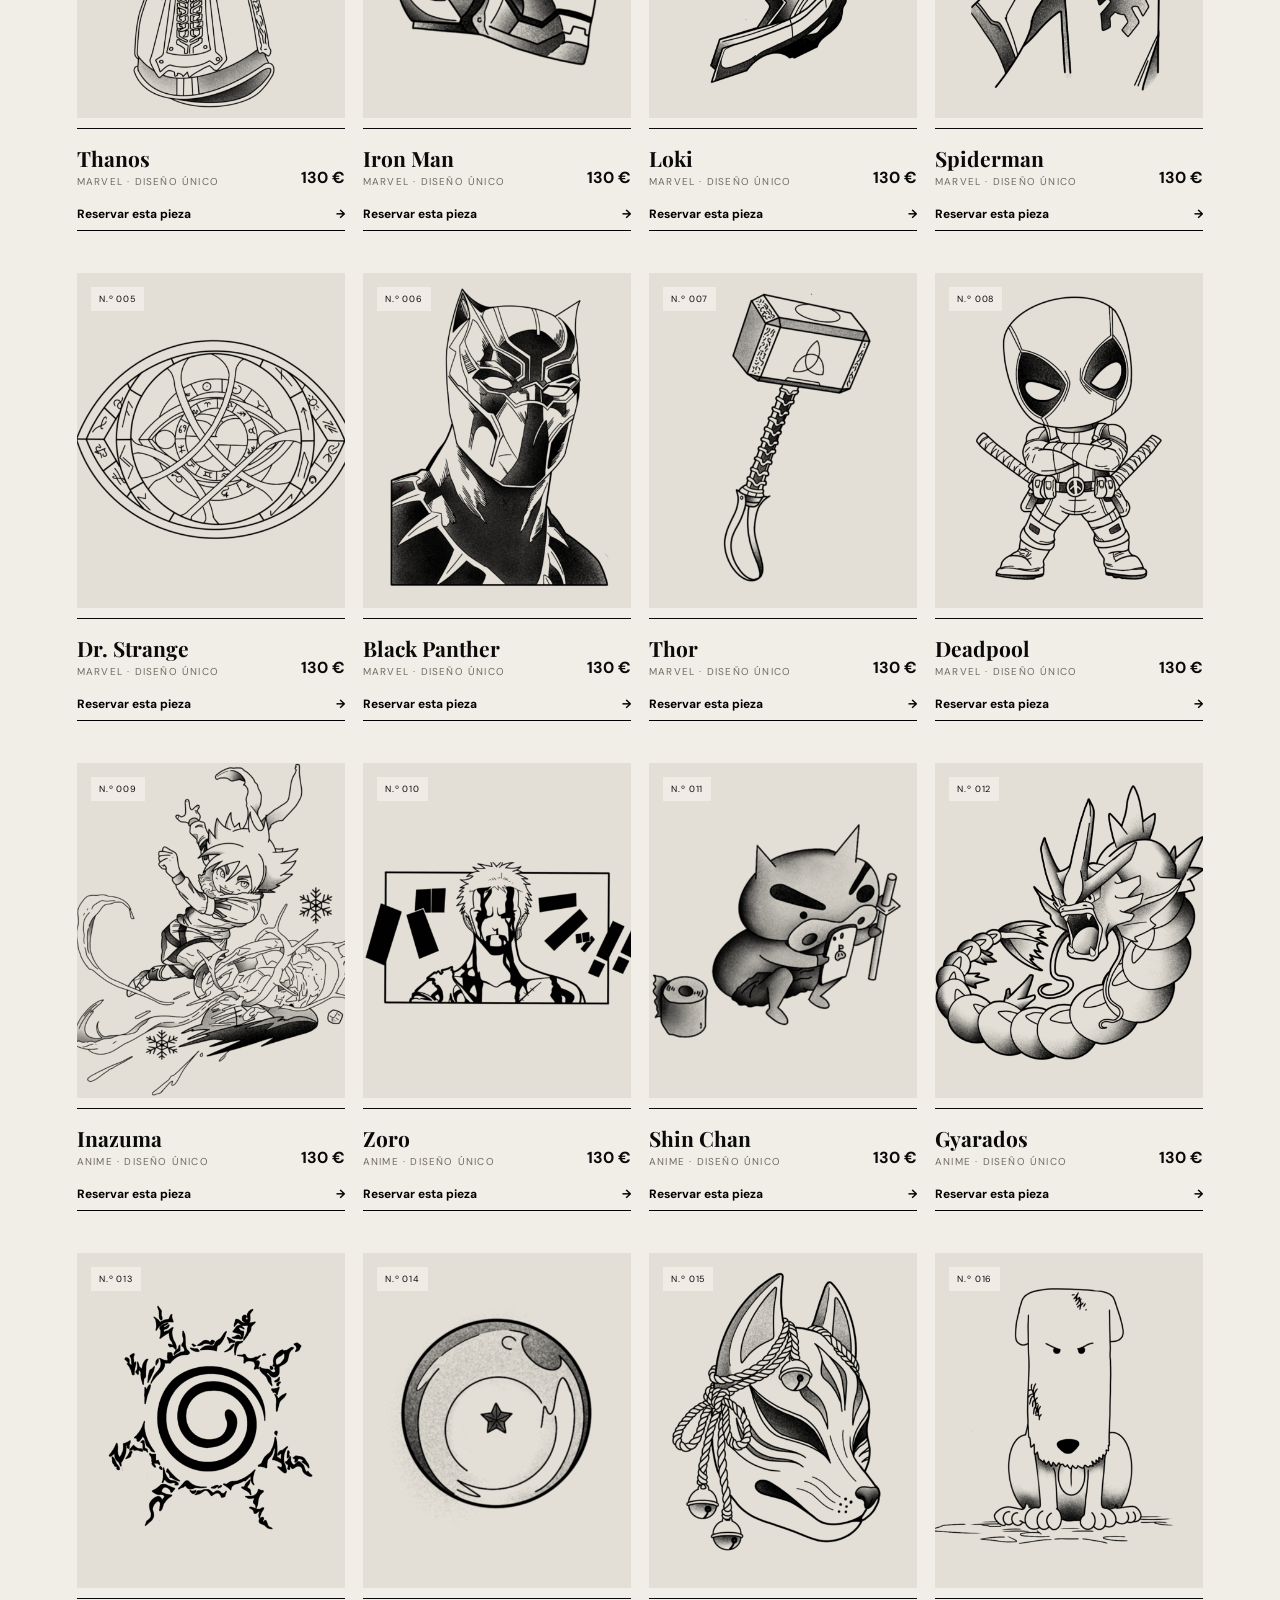
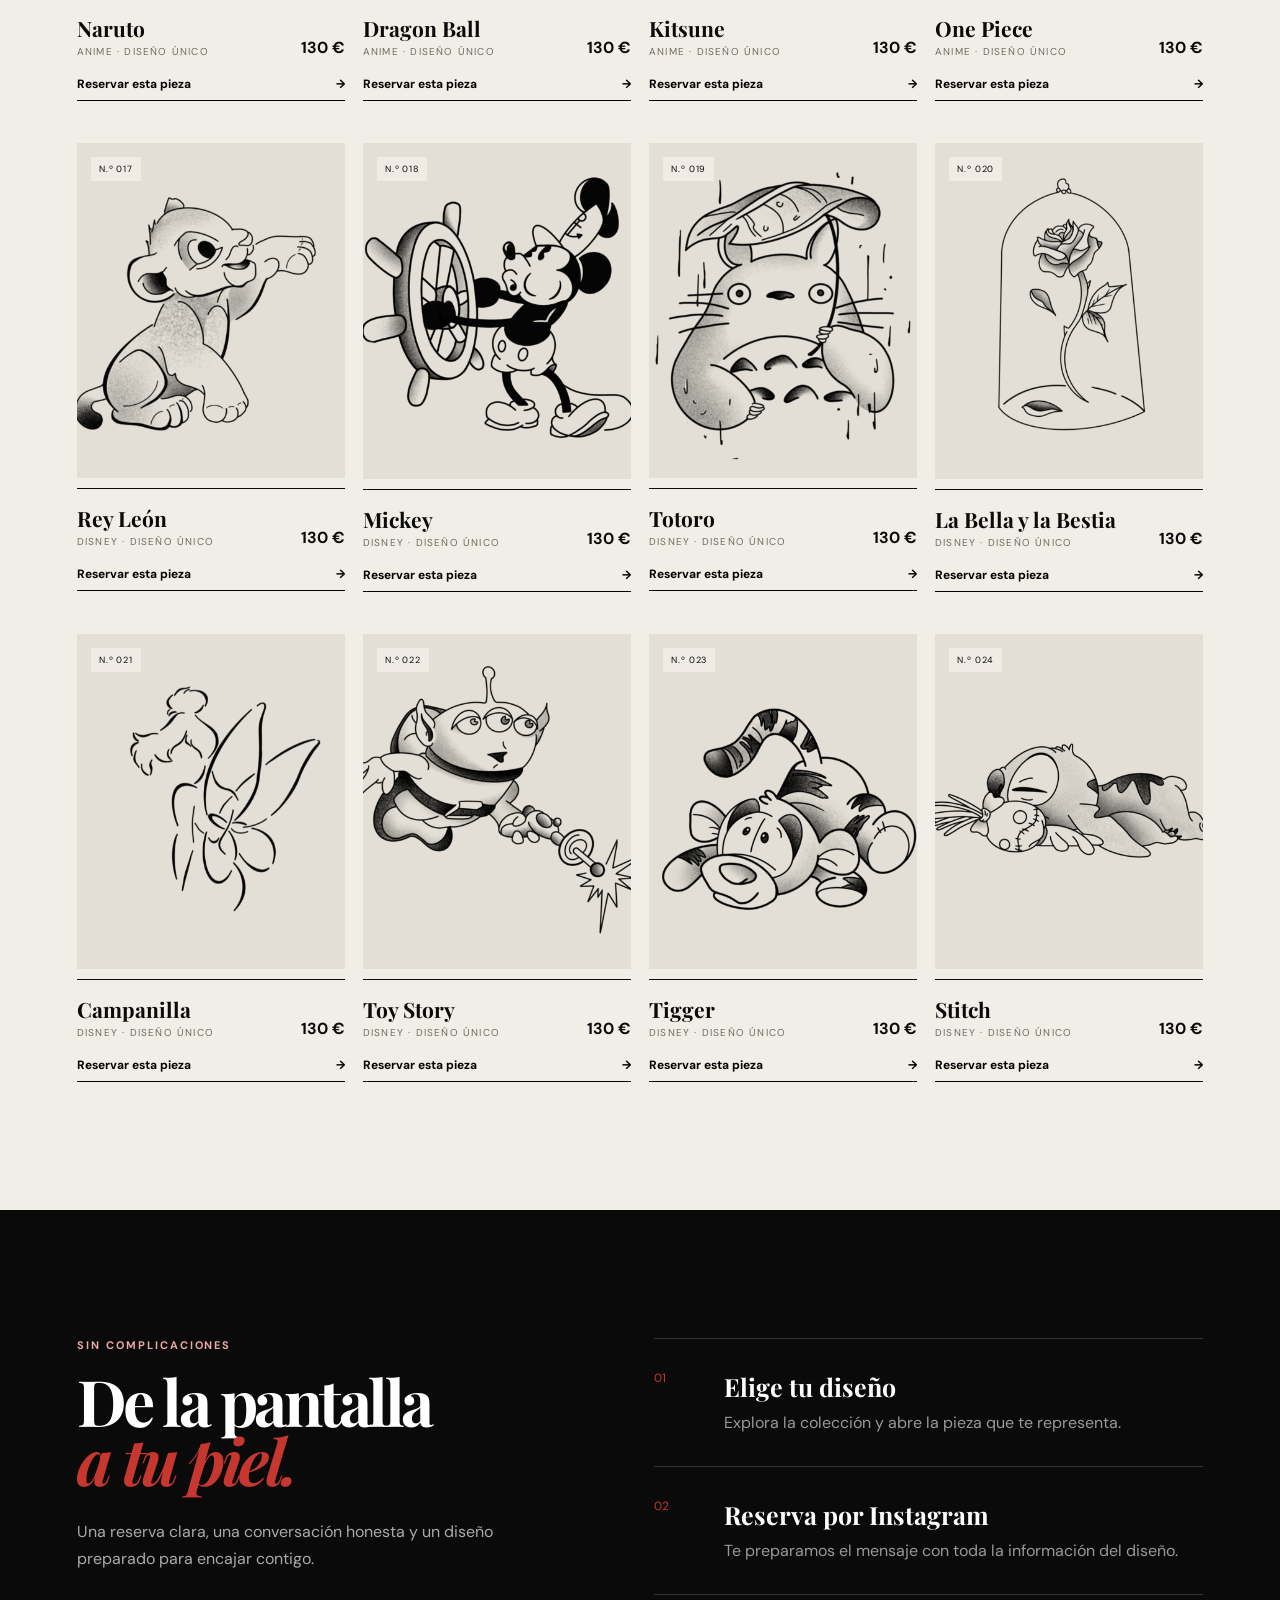
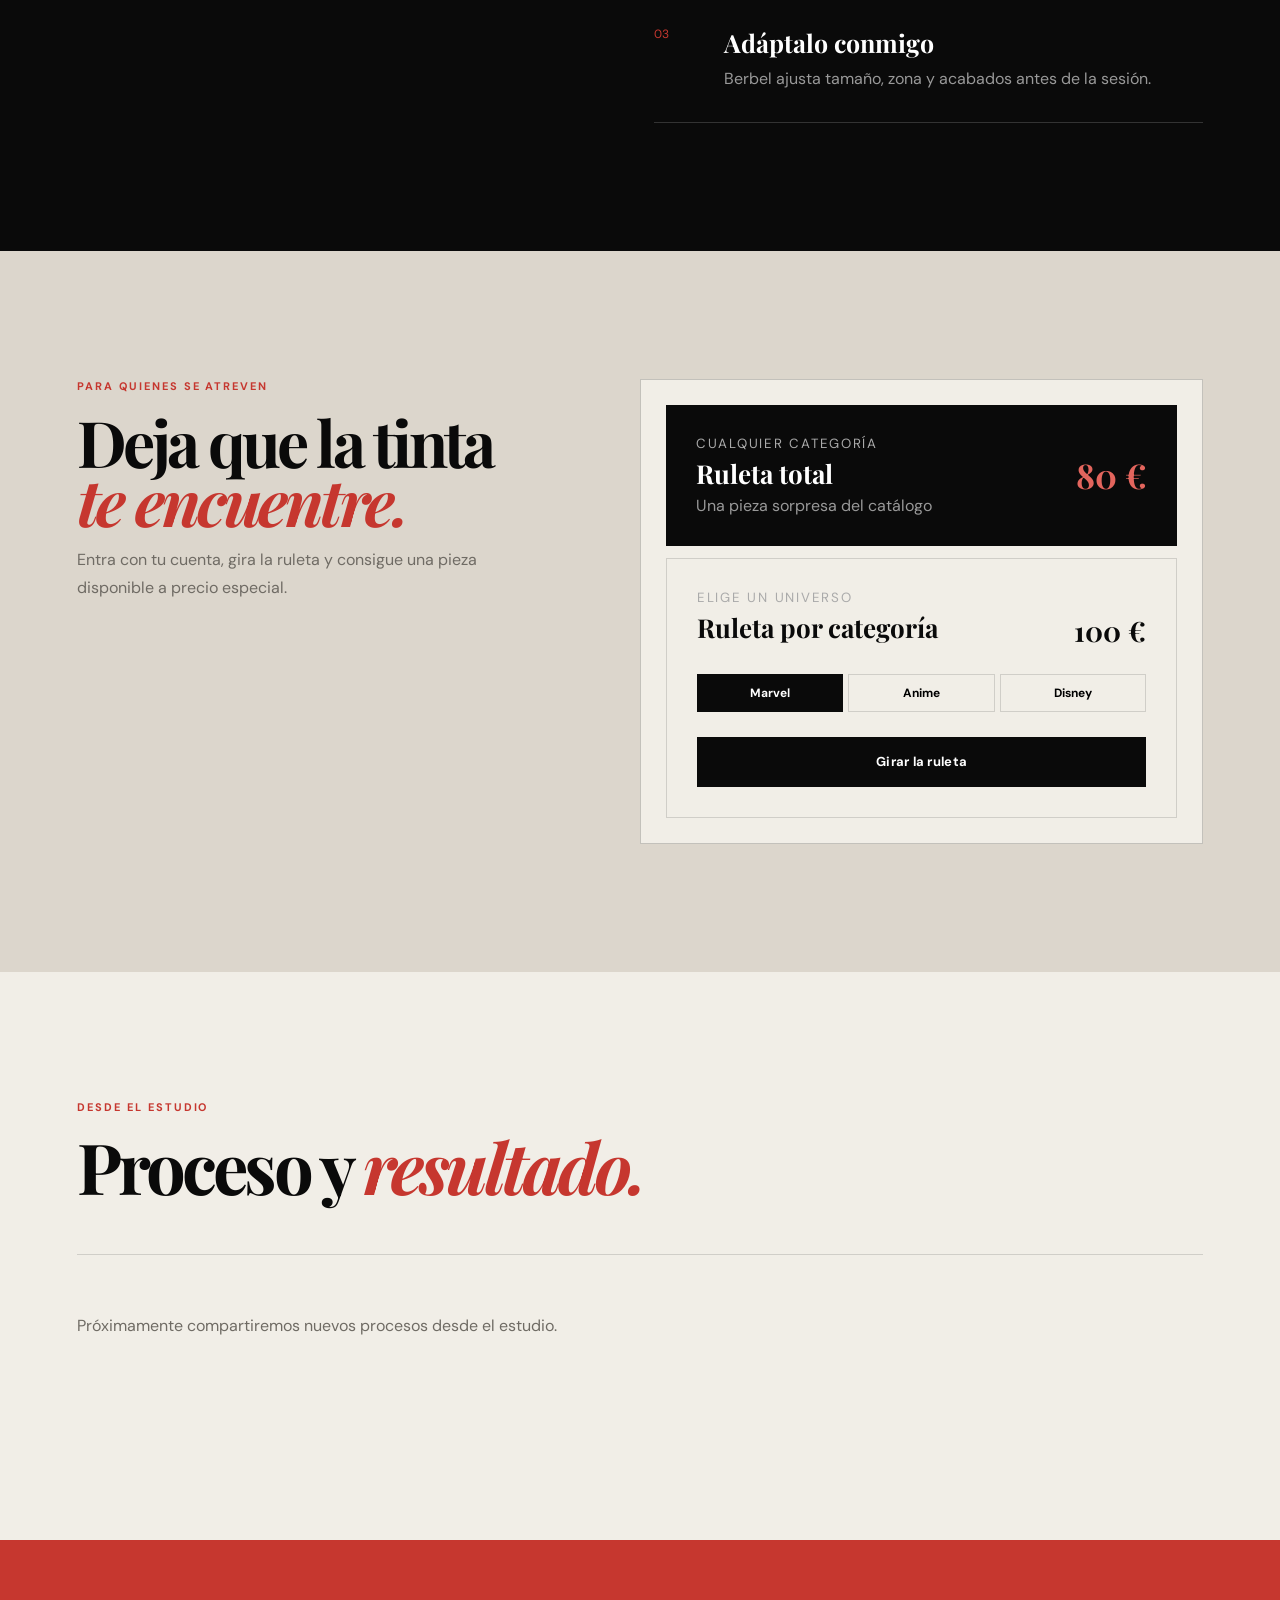
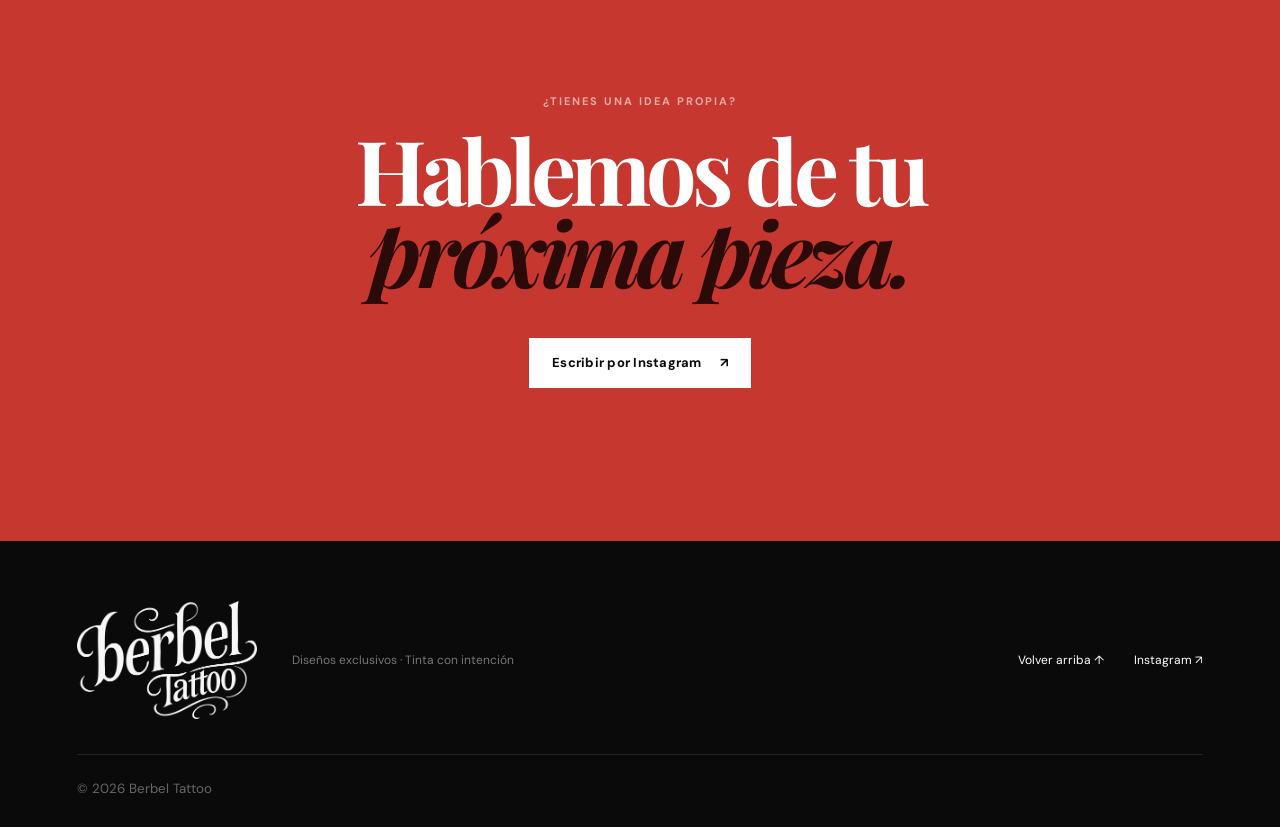
==== commit 3727dcac: "Corrige texto del proceso de reserva Updated references to 'JimmyCoins' to 'coins' and removed the J" ====
--- a/index.html
+++ b/index.html
@@ -9,11 +9,11 @@
   <link rel="preconnect" href="https://fonts.googleapis.com">
   <link rel="preconnect" href="https://fonts.gstatic.com" crossorigin>
   <link href="https://fonts.googleapis.com/css2?family=DM+Sans:wght@400;500;600;700&family=Playfair+Display:ital,wght@0,700;1,700&display=swap" rel="stylesheet">
-  <link rel="stylesheet" href="styles.css?v=8">
+  <link rel="stylesheet" href="styles.css?v=6">
   <script defer src="https://www.gstatic.com/firebasejs/9.23.0/firebase-app-compat.js"></script>
   <script defer src="https://www.gstatic.com/firebasejs/9.23.0/firebase-auth-compat.js"></script>
   <script defer src="https://www.gstatic.com/firebasejs/9.23.0/firebase-firestore-compat.js"></script>
-  <script defer src="brain.js?v=8"></script>
+  <script defer src="brain.js?v=6"></script>
 </head>
 <body>
   <a class="skip-link" href="#catalogo">Saltar al catálogo</a>
@@ -25,9 +25,8 @@
     <nav class="main-nav" aria-label="Navegación principal">
       <a href="#catalogo">Diseños</a>
       <a href="#como-funciona">Cómo funciona</a>
-      <a href="#jimmycoins">JimmyCoins</a>
+      <a href="#vista-videos">Vídeos</a>
       <button class="nav-link" type="button" onclick="cambiarVista('random')">Tinta al azar</button>
-      <a href="#vista-videos">Vídeos</a>
     </nav>
     <div class="header-actions">
       <a class="mobile-video-link" href="#vista-videos">Vídeos ↓</a>
@@ -35,7 +34,7 @@
       <div id="user-info" class="user-chip hidden">
         <button type="button" onclick="abrirPerfil()" aria-label="Abrir mi perfil">
           <img id="user-pic" src="img/logo w.png" alt="">
-          <span><strong id="user-name">Mi cuenta</strong><small><b id="user-coins">0</b> JimmyCoins</small></span>
+          <span><strong id="user-name">Mi cuenta</strong><small><b id="user-coins">0</b> coins</small></span>
         </button>
       </div>
       <button id="btn-login" class="button button-small button-outline" type="button" onclick="loginGoogle()">Mi cuenta</button>
@@ -101,36 +100,8 @@
       <ol class="process-list">
         <li><span>01</span><div><h3>Elige tu diseño</h3><p>Explora la colección y abre la pieza que te representa.</p></div></li>
         <li><span>02</span><div><h3>Reserva por Instagram</h3><p>Te preparamos el mensaje con toda la información del diseño.</p></div></li>
-        <li><span>03</span><div><h3>Adáptalo contigo</h3><p>Berbel ajusta tamaño, zona y acabados antes de la sesión.</p></div></li>
+        <li><span>03</span><div><h3>Adáptalo conmigo</h3><p>Berbel ajusta tamaño, zona y acabados antes de la sesión.</p></div></li>
       </ol>
-    </section>
-
-    <section id="jimmycoins" class="jimmy-section" aria-labelledby="jimmy-title">
-      <div class="jimmy-intro">
-        <p class="eyebrow light">Tu tinta también suma</p>
-        <span class="jc-coin jc-coin-large" aria-hidden="true">JC</span>
-        <h2 id="jimmy-title">Jimmy<em>Coins.</em></h2>
-        <p>Acumula JC con cada sesión y cámbialos por descuentos, regalos y nuevas oportunidades en el juego al azar.</p>
-        <div class="jimmy-steps">
-          <div><b>01</b><span><strong>Hazte tu tattoo</strong>Al terminar la sesión, Berbel añade tus JC según el importe pagado.</span></div>
-          <div><b>02</b><span><strong>Acumula en tu cuenta</strong>Tu saldo y tu progreso quedan vinculados a tu cuenta de Google.</span></div>
-          <div><b>03</b><span><strong>Canjea recompensas</strong>Habla con Berbel para canjearlas o usa 20 JC directamente para repetir la ruleta.</span></div>
-        </div>
-        <p class="jimmy-special"><strong>Semanas FM:</strong> podrás conseguir el doble de JC en plazos limitados y premios exclusivos para los primeros participantes.</p>
-      </div>
-      <div class="jimmy-details">
-        <div class="jimmy-panel rewards-panel">
-          <p class="eyebrow">Premios</p><h3>Todo lo que desbloqueas</h3>
-          <button class="button button-outline jimmy-table-button" type="button" onclick="document.getElementById('modal-jimmy-tabla').classList.remove('hidden')">Ver tabla de JimmyCoins <span>→</span></button>
-          <div class="reward-list">
-            <div><b>20 JC</b><span>Nueva tirada en el juego al azar</span></div><div><b>30 JC</b><span>5 € de descuento en tattoos de más de 70 €</span></div>
-            <div><b>40 JC</b><span>Lámina exclusiva gratis</span></div><div><b>50 JC</b><span>20 € de descuento en tattoos de más de 150 €</span></div>
-            <div><b>60 JC</b><span>30 € de descuento en tattoos de más de 200 €</span></div><div class="featured"><b>75 JC</b><span>Mini tattoo gratis</span></div>
-            <div><b>90 JC</b><span>Flash gratis o Mystery Box valorada entre 50 y 100 €</span></div><div class="featured"><b>100 JC</b><span>Jimmy Ruleta</span></div>
-            <div><b>150 JC</b><span>50 € de descuento en tattoos de más de 250 €</span></div><div class="featured"><b>200 JC</b><span>Jimmy Jackpot: 100 € de descuento (+300 €) o mini gratis + 50 € de descuento</span></div>
-          </div>
-        </div>
-      </div>
     </section>
 
     <section id="vista-random" class="random-section" aria-labelledby="random-title">
@@ -166,7 +137,6 @@
           <small>Tu pieza es</small><h3 id="res-nombre">Nombre</h3>
           <img id="res-img" src="" alt="Diseño elegido por la ruleta">
           <div class="result-meta"><strong id="res-precio">80 €</strong><span>Código: <b id="res-pass">—</b></span></div>
-          <button id="btn-reroll" class="button jimmy-reroll hidden" type="button" onclick="canjearNuevaTirada()"><span class="jc-coin" aria-hidden="true">JC</span><span>Nueva tirada · 20 JimmyCoins</span></button>
           <div class="result-actions"><button class="button button-outline" type="button" onclick="volverMenuRandom()">Volver</button><button id="btn-res-claim" class="button button-solid" type="button">Reservar</button></div>
         </div>
       </div>
@@ -209,25 +179,8 @@
       <button class="modal-close" type="button" onclick="cerrarModal('modal-perfil')" aria-label="Cerrar">×</button>
       <img id="perfil-modal-pic" src="img/logo w.png" alt="Foto de perfil">
       <h2 id="perfil-modal-nombre">Mi cuenta</h2><p id="perfil-modal-email"></p>
-      <div class="wallet"><small>🪙 TUS JIMMYCOINS</small><strong><span class="jc-coin" aria-hidden="true">JC</span><span id="perfil-modal-coins">0</span> JimmyCoins</strong><p class="wallet-next-label">PRÓXIMA RECOMPENSA</p><h3 id="perfil-proxima-recompensa">Mini tattoo gratis</h3><p id="perfil-recompensa-necesaria">75 JC necesarios</p><div class="wallet-progress" role="progressbar" aria-label="Progreso hacia la próxima recompensa"><i id="perfil-barra"></i></div><p id="perfil-progreso-texto">0 / 75</p></div>
+      <div class="wallet"><small>Tu saldo</small><strong><span id="perfil-modal-coins">0</span> coins</strong><div><i id="perfil-barra"></i></div><p id="perfil-progreso-texto">0 / 400 para tu descuento</p></div>
       <button class="button button-outline full" type="button" onclick="logoutGoogle()">Cerrar sesión</button>
-    </div>
-  </div>
-
-  <div id="modal-jimmy-tabla" class="modal hidden" role="dialog" aria-modal="true" aria-labelledby="jimmy-tabla-title">
-    <div class="modal-card jimmy-table-card">
-      <button class="modal-close" type="button" onclick="cerrarModal('modal-jimmy-tabla')" aria-label="Cerrar tabla">×</button>
-      <p class="eyebrow">JC por sesión</p>
-      <h2 id="jimmy-tabla-title">Cuánto consigues</h2>
-      <p>Los JimmyCoins se calculan según el importe pagado en tu sesión.</p>
-      <div class="earning-table" role="table" aria-label="JimmyCoins obtenidos según el precio de la sesión">
-        <div class="earning-head" role="row"><span>Precio pagado</span><span>Recibes</span></div>
-        <div role="row"><span>Hasta 60 €</span><strong>10 JC</strong></div><div role="row"><span>70–90 €</span><strong>15 JC</strong></div>
-        <div role="row"><span>100–120 €</span><strong>20 JC</strong></div><div role="row"><span>130–160 €</span><strong>25 JC</strong></div>
-        <div role="row"><span>170–200 €</span><strong>30 JC</strong></div><div role="row"><span>210–250 €</span><strong>35 JC</strong></div>
-        <div role="row"><span>260–300 €</span><strong>40 JC</strong></div><div role="row"><span>310–390 €</span><strong>50 JC</strong></div>
-        <div role="row"><span>400 € o más</span><strong>60 JC</strong></div>
-      </div>
     </div>
   </div>
 
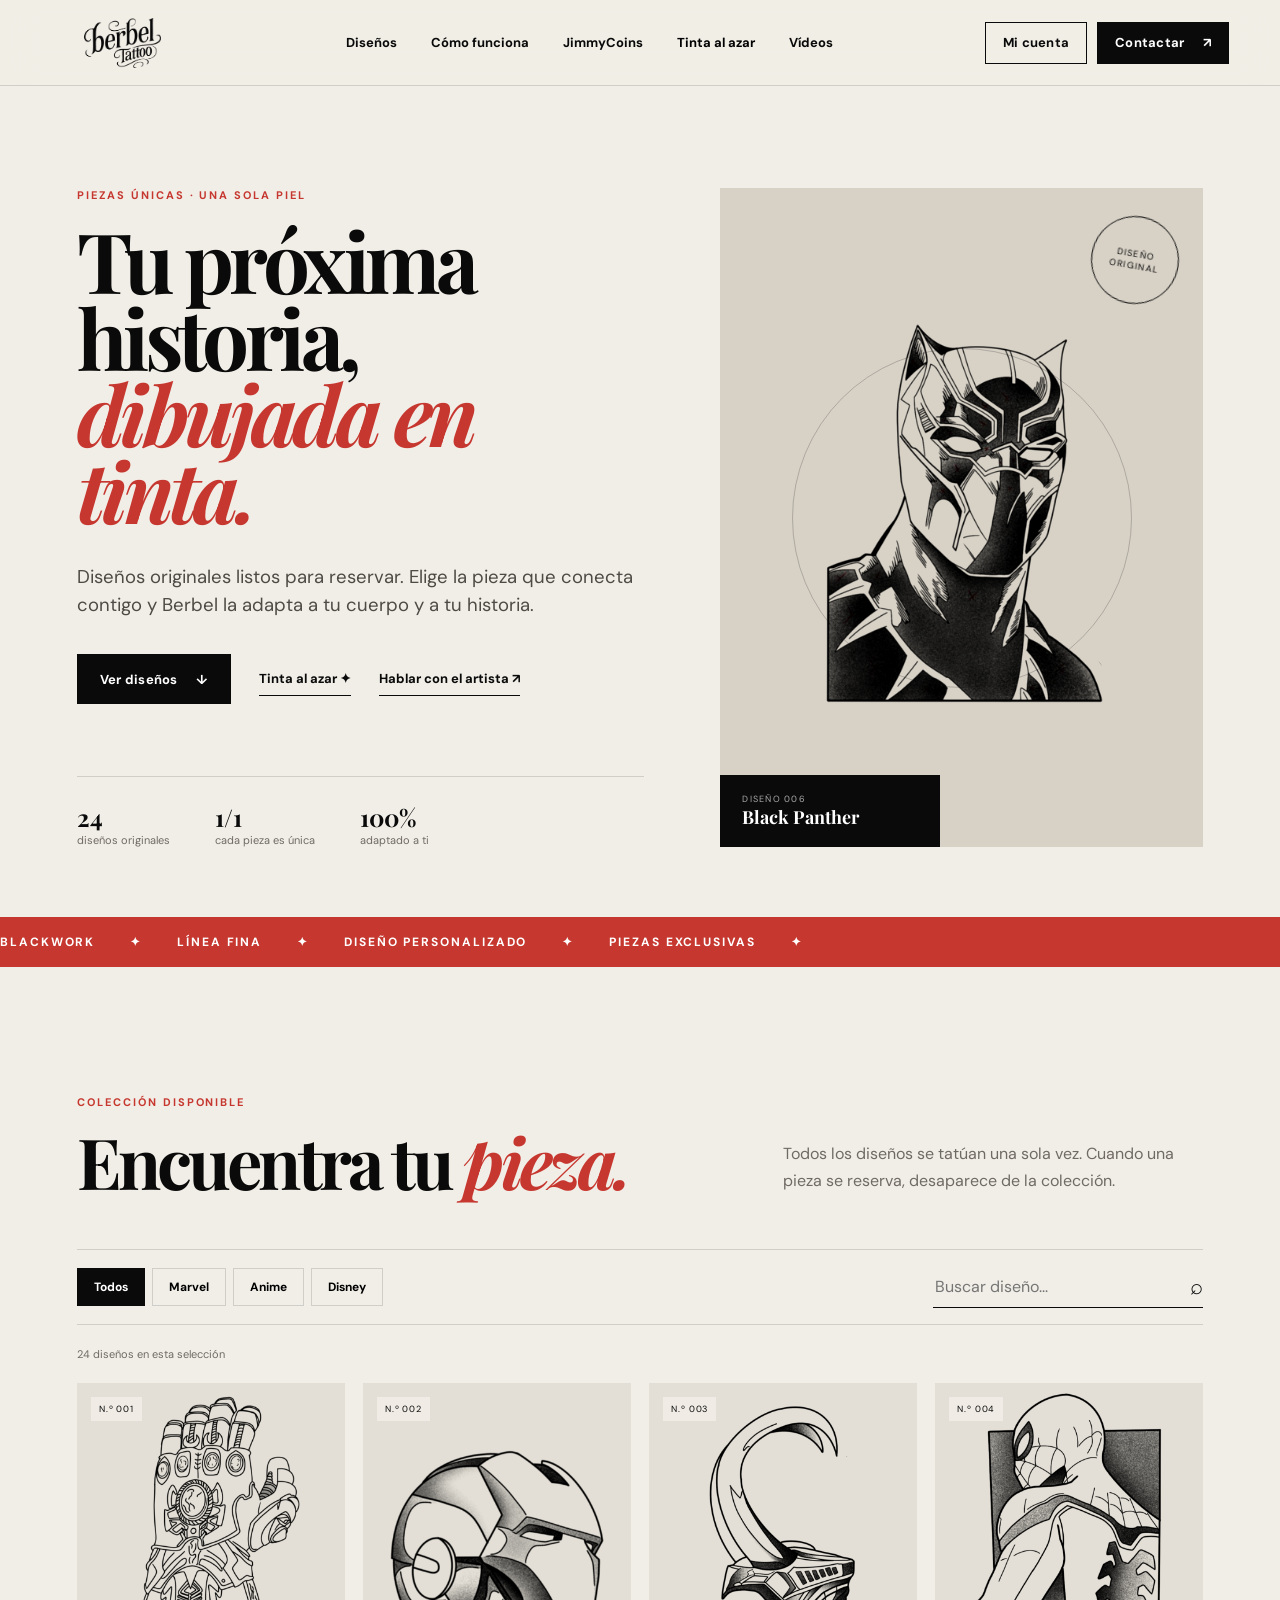
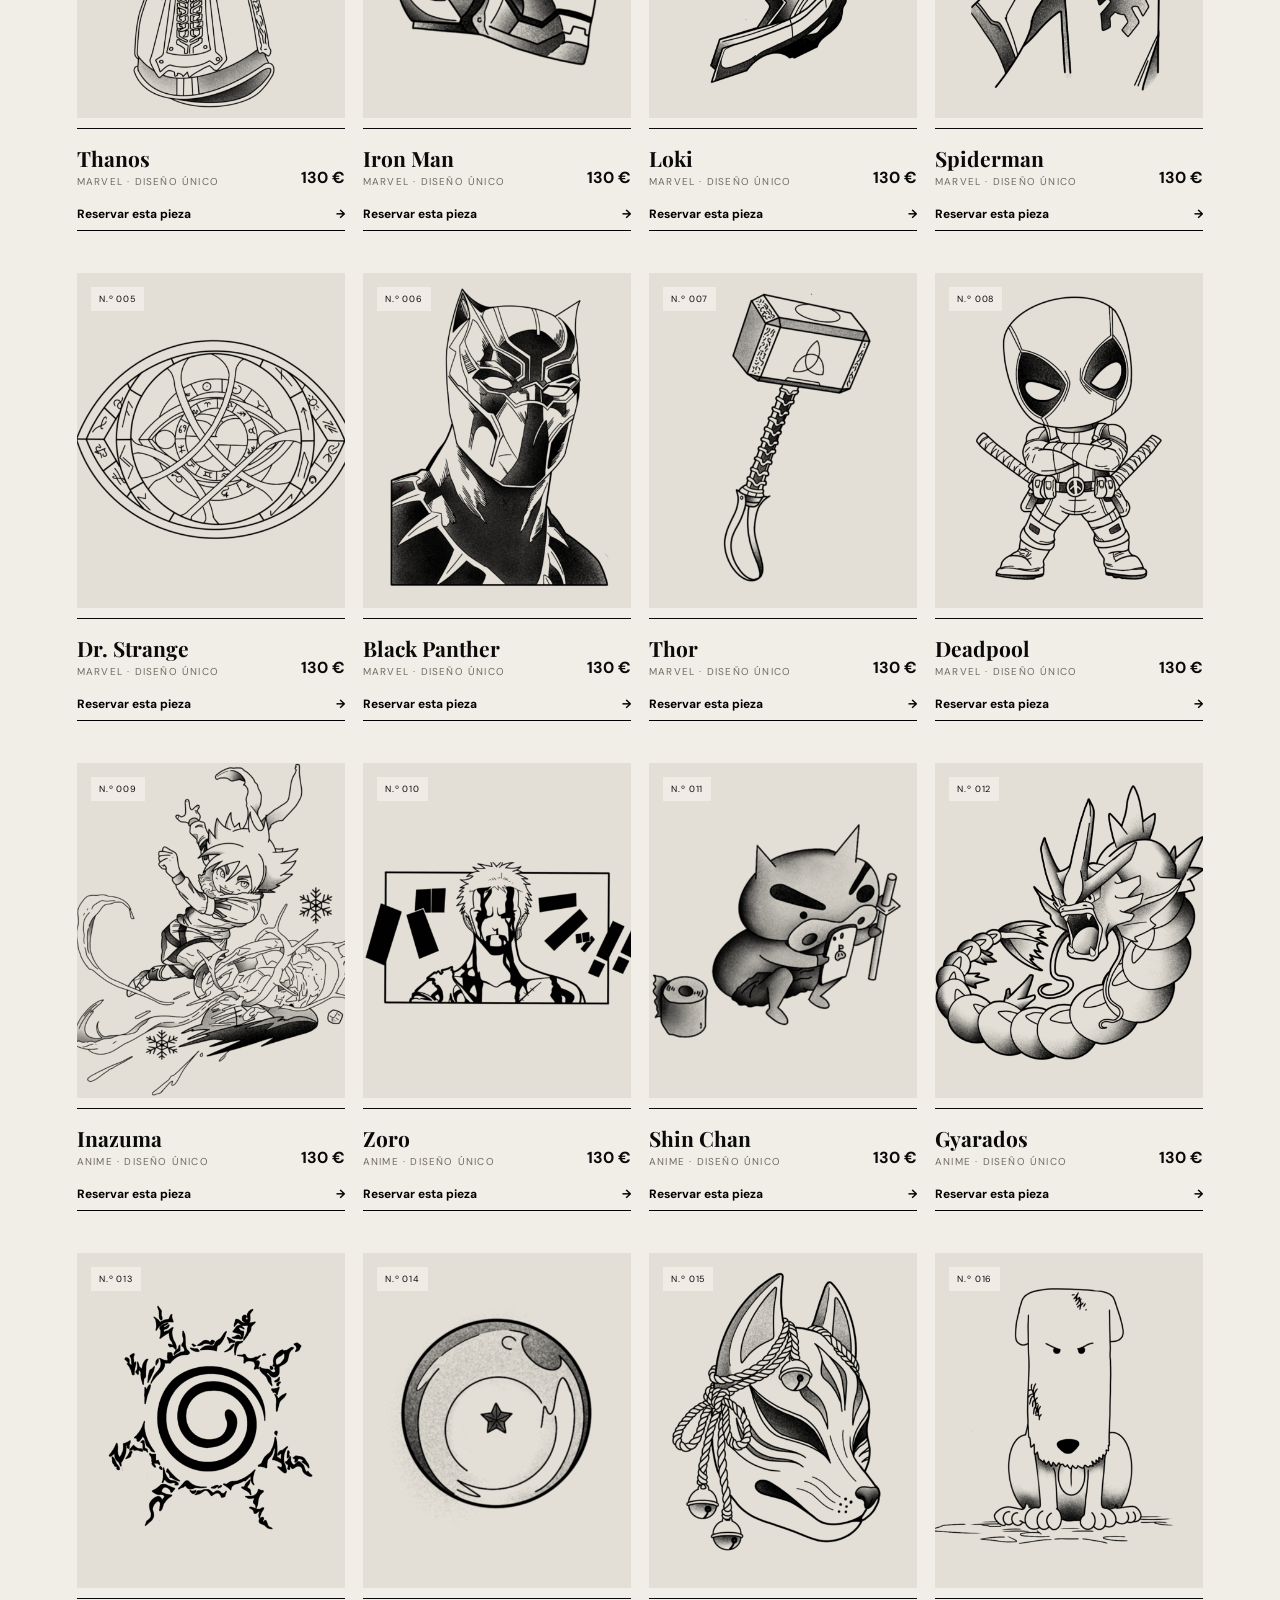
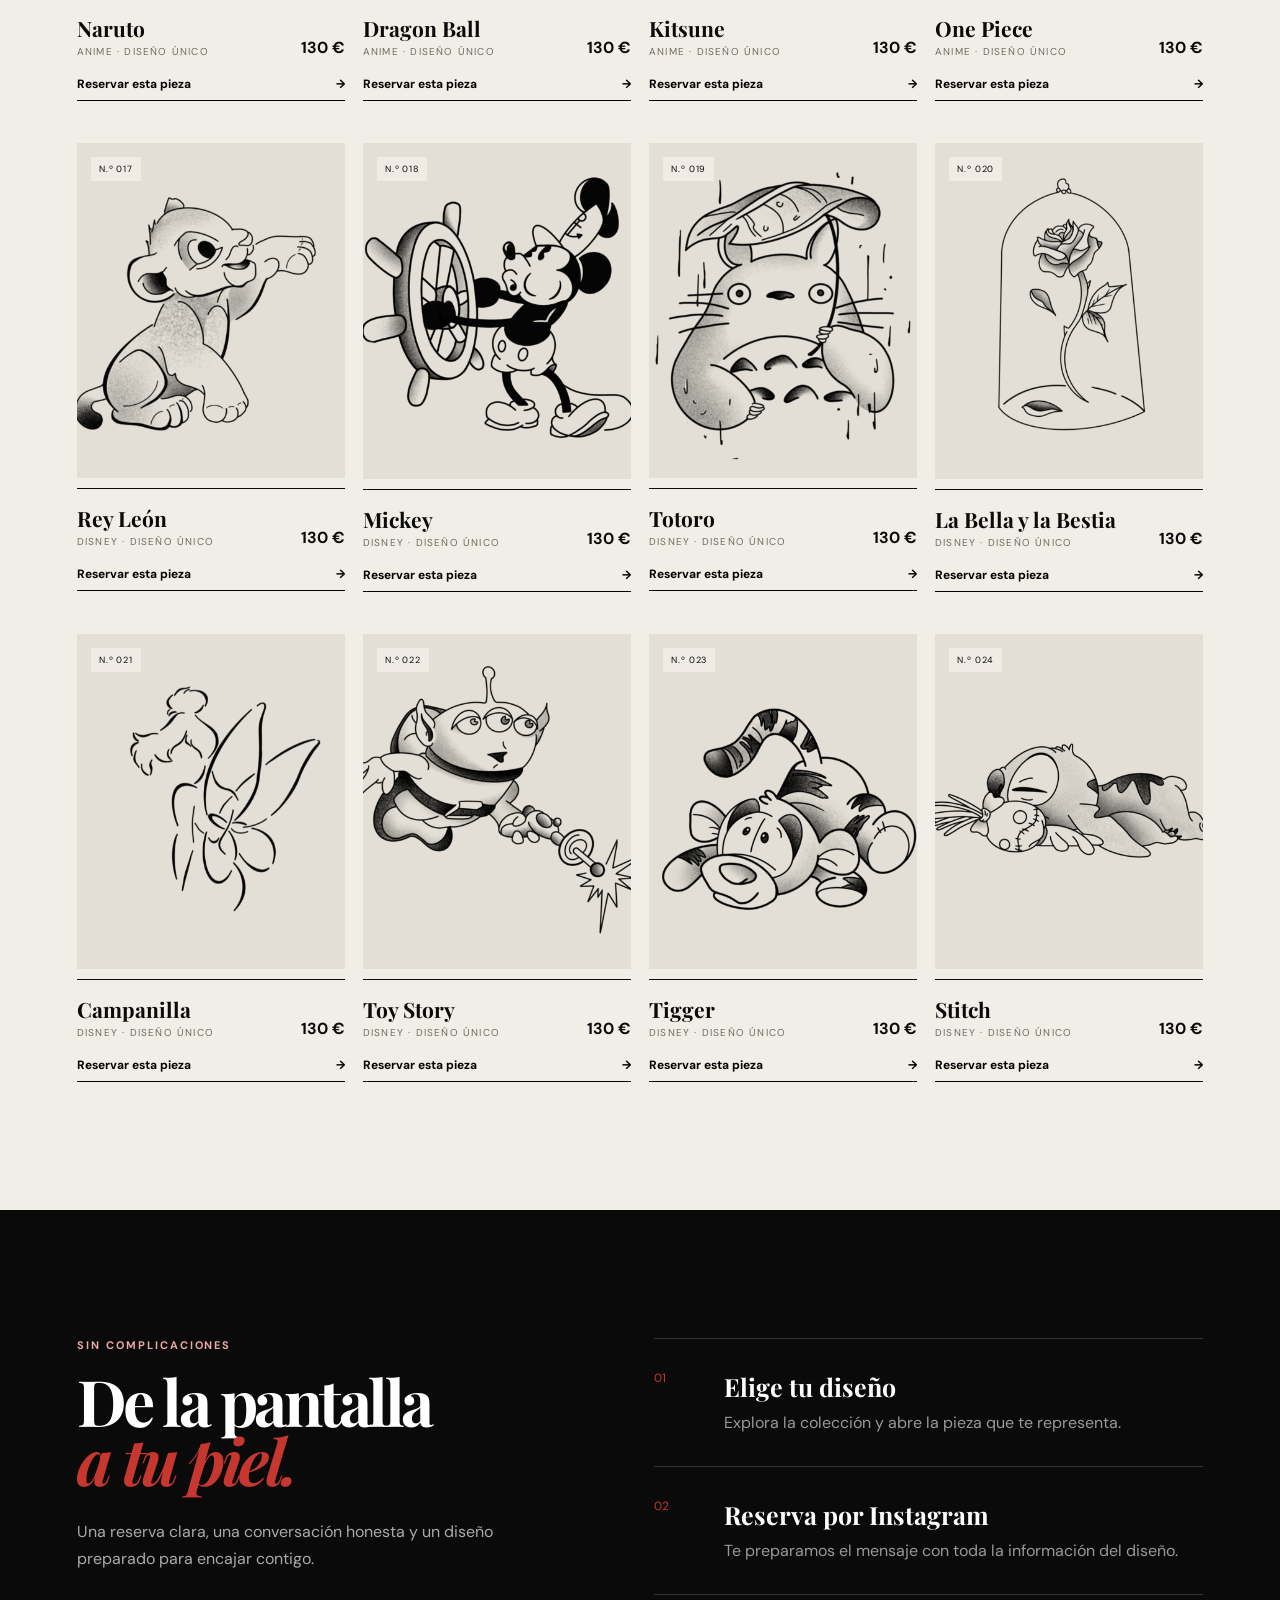
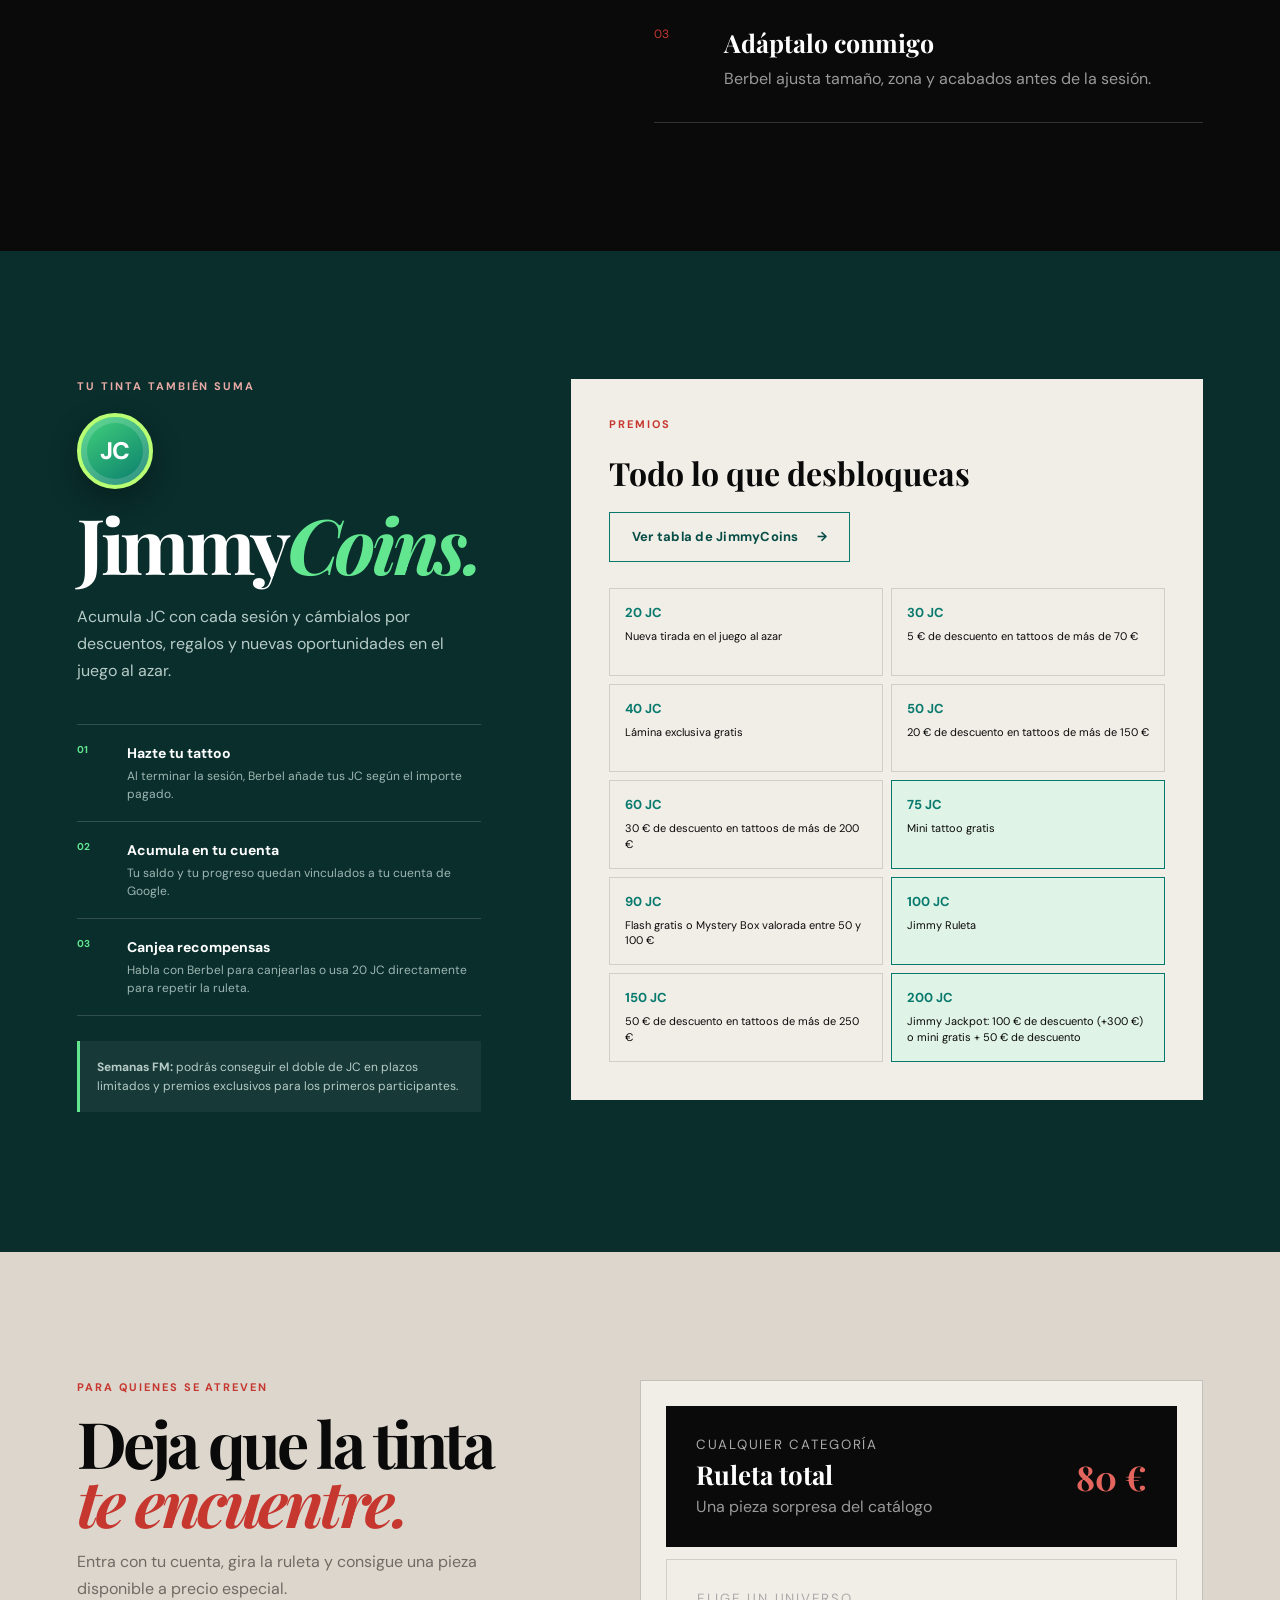
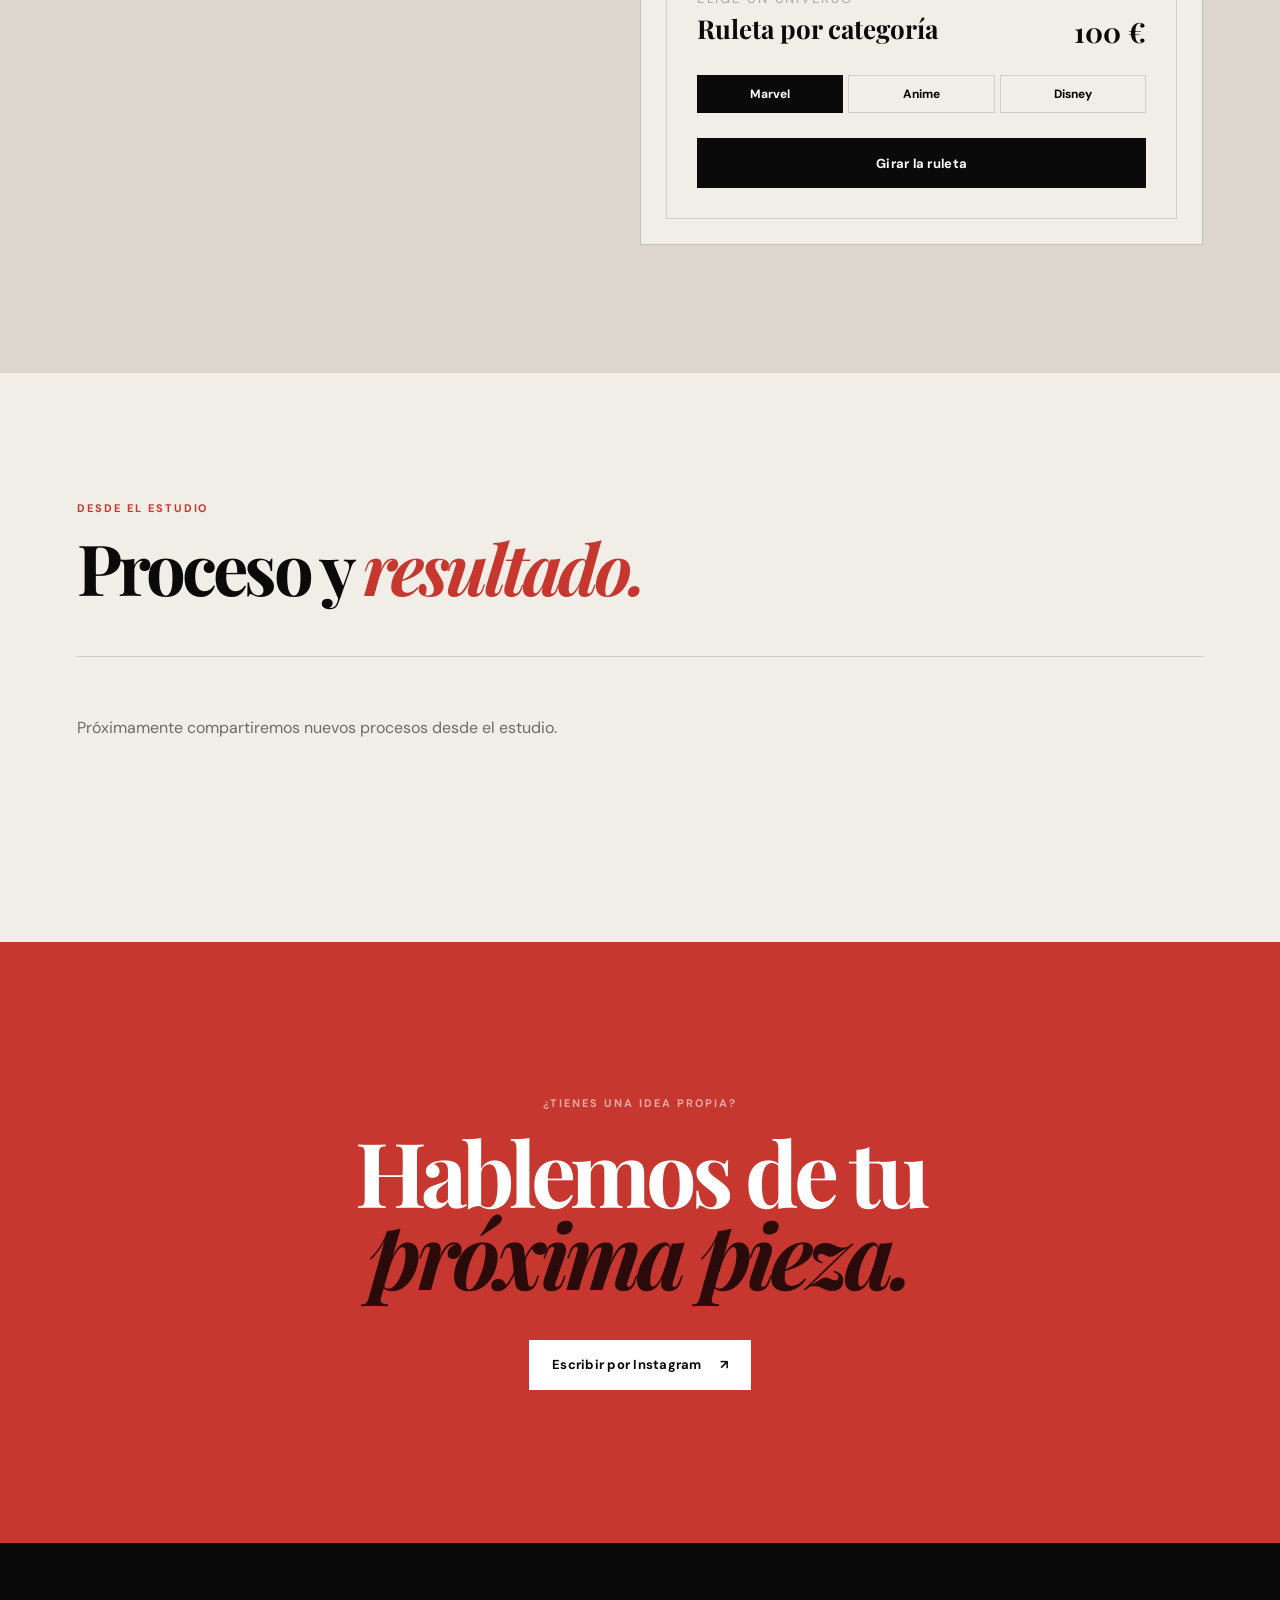
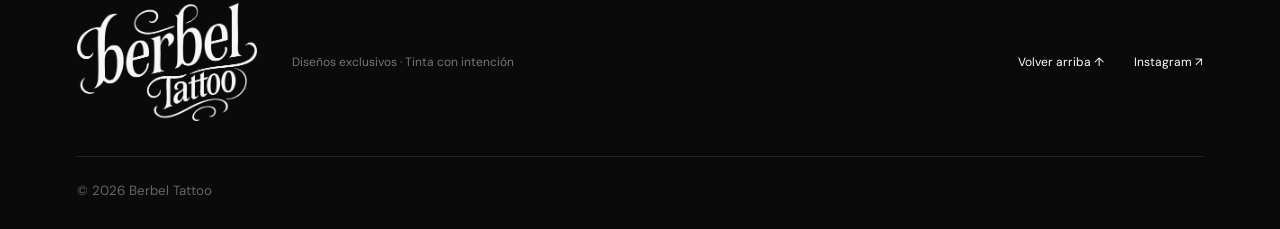
==== commit 398a354f: "Restaura JimmyCoins y corrige texto" ====
--- a/index.html
+++ b/index.html
@@ -9,11 +9,11 @@
   <link rel="preconnect" href="https://fonts.googleapis.com">
   <link rel="preconnect" href="https://fonts.gstatic.com" crossorigin>
   <link href="https://fonts.googleapis.com/css2?family=DM+Sans:wght@400;500;600;700&family=Playfair+Display:ital,wght@0,700;1,700&display=swap" rel="stylesheet">
-  <link rel="stylesheet" href="styles.css?v=6">
+  <link rel="stylesheet" href="styles.css?v=10">
   <script defer src="https://www.gstatic.com/firebasejs/9.23.0/firebase-app-compat.js"></script>
   <script defer src="https://www.gstatic.com/firebasejs/9.23.0/firebase-auth-compat.js"></script>
   <script defer src="https://www.gstatic.com/firebasejs/9.23.0/firebase-firestore-compat.js"></script>
-  <script defer src="brain.js?v=6"></script>
+  <script defer src="brain.js?v=9"></script>
 </head>
 <body>
   <a class="skip-link" href="#catalogo">Saltar al catálogo</a>
@@ -25,8 +25,9 @@
     <nav class="main-nav" aria-label="Navegación principal">
       <a href="#catalogo">Diseños</a>
       <a href="#como-funciona">Cómo funciona</a>
+      <a href="#jimmycoins">JimmyCoins</a>
+      <button class="nav-link" type="button" onclick="cambiarVista('random')">Tinta al azar</button>
       <a href="#vista-videos">Vídeos</a>
-      <button class="nav-link" type="button" onclick="cambiarVista('random')">Tinta al azar</button>
     </nav>
     <div class="header-actions">
       <a class="mobile-video-link" href="#vista-videos">Vídeos ↓</a>
@@ -34,7 +35,7 @@
       <div id="user-info" class="user-chip hidden">
         <button type="button" onclick="abrirPerfil()" aria-label="Abrir mi perfil">
           <img id="user-pic" src="img/logo w.png" alt="">
-          <span><strong id="user-name">Mi cuenta</strong><small><b id="user-coins">0</b> coins</small></span>
+          <span><strong id="user-name">Mi cuenta</strong><small><b id="user-coins">0</b> JimmyCoins</small></span>
         </button>
       </div>
       <button id="btn-login" class="button button-small button-outline" type="button" onclick="loginGoogle()">Mi cuenta</button>
@@ -102,6 +103,34 @@
         <li><span>02</span><div><h3>Reserva por Instagram</h3><p>Te preparamos el mensaje con toda la información del diseño.</p></div></li>
         <li><span>03</span><div><h3>Adáptalo conmigo</h3><p>Berbel ajusta tamaño, zona y acabados antes de la sesión.</p></div></li>
       </ol>
+    </section>
+
+    <section id="jimmycoins" class="jimmy-section" aria-labelledby="jimmy-title">
+      <div class="jimmy-intro">
+        <p class="eyebrow light">Tu tinta también suma</p>
+        <span class="jc-coin jc-coin-large" aria-hidden="true">JC</span>
+        <h2 id="jimmy-title">Jimmy<em>Coins.</em></h2>
+        <p>Acumula JC con cada sesión y cámbialos por descuentos, regalos y nuevas oportunidades en el juego al azar.</p>
+        <div class="jimmy-steps">
+          <div><b>01</b><span><strong>Hazte tu tattoo</strong>Al terminar la sesión, Berbel añade tus JC según el importe pagado.</span></div>
+          <div><b>02</b><span><strong>Acumula en tu cuenta</strong>Tu saldo y tu progreso quedan vinculados a tu cuenta de Google.</span></div>
+          <div><b>03</b><span><strong>Canjea recompensas</strong>Habla con Berbel para canjearlas o usa 20 JC directamente para repetir la ruleta.</span></div>
+        </div>
+        <p class="jimmy-special"><strong>Semanas FM:</strong> podrás conseguir el doble de JC en plazos limitados y premios exclusivos para los primeros participantes.</p>
+      </div>
+      <div class="jimmy-details">
+        <div class="jimmy-panel rewards-panel">
+          <p class="eyebrow">Premios</p><h3>Todo lo que desbloqueas</h3>
+          <button class="button button-outline jimmy-table-button" type="button" onclick="document.getElementById('modal-jimmy-tabla').classList.remove('hidden')">Ver tabla de JimmyCoins <span>→</span></button>
+          <div class="reward-list">
+            <div><b>20 JC</b><span>Nueva tirada en el juego al azar</span></div><div><b>30 JC</b><span>5 € de descuento en tattoos de más de 70 €</span></div>
+            <div><b>40 JC</b><span>Lámina exclusiva gratis</span></div><div><b>50 JC</b><span>20 € de descuento en tattoos de más de 150 €</span></div>
+            <div><b>60 JC</b><span>30 € de descuento en tattoos de más de 200 €</span></div><div class="featured"><b>75 JC</b><span>Mini tattoo gratis</span></div>
+            <div><b>90 JC</b><span>Flash gratis o Mystery Box valorada entre 50 y 100 €</span></div><div class="featured"><b>100 JC</b><span>Jimmy Ruleta</span></div>
+            <div><b>150 JC</b><span>50 € de descuento en tattoos de más de 250 €</span></div><div class="featured"><b>200 JC</b><span>Jimmy Jackpot: 100 € de descuento (+300 €) o mini gratis + 50 € de descuento</span></div>
+          </div>
+        </div>
+      </div>
     </section>
 
     <section id="vista-random" class="random-section" aria-labelledby="random-title">
@@ -137,6 +166,7 @@
           <small>Tu pieza es</small><h3 id="res-nombre">Nombre</h3>
           <img id="res-img" src="" alt="Diseño elegido por la ruleta">
           <div class="result-meta"><strong id="res-precio">80 €</strong><span>Código: <b id="res-pass">—</b></span></div>
+          <button id="btn-reroll" class="button jimmy-reroll hidden" type="button" onclick="canjearNuevaTirada()"><span class="jc-coin" aria-hidden="true">JC</span><span>Nueva tirada · 20 JimmyCoins</span></button>
           <div class="result-actions"><button class="button button-outline" type="button" onclick="volverMenuRandom()">Volver</button><button id="btn-res-claim" class="button button-solid" type="button">Reservar</button></div>
         </div>
       </div>
@@ -179,8 +209,26 @@
       <button class="modal-close" type="button" onclick="cerrarModal('modal-perfil')" aria-label="Cerrar">×</button>
       <img id="perfil-modal-pic" src="img/logo w.png" alt="Foto de perfil">
       <h2 id="perfil-modal-nombre">Mi cuenta</h2><p id="perfil-modal-email"></p>
-      <div class="wallet"><small>Tu saldo</small><strong><span id="perfil-modal-coins">0</span> coins</strong><div><i id="perfil-barra"></i></div><p id="perfil-progreso-texto">0 / 400 para tu descuento</p></div>
+      <div class="wallet"><small>🪙 TUS JIMMYCOINS</small><strong><span class="jc-coin" aria-hidden="true">JC</span><span id="perfil-modal-coins">0</span> JimmyCoins</strong><p class="wallet-next-label">PRÓXIMA RECOMPENSA</p><h3 id="perfil-proxima-recompensa">Mini tattoo gratis</h3><p id="perfil-recompensa-necesaria">75 JC necesarios</p><div class="wallet-progress" role="progressbar" aria-label="Progreso hacia la próxima recompensa"><i id="perfil-barra"></i></div><p id="perfil-progreso-texto">0 / 75</p></div>
+      <button class="button button-solid full" type="button" onclick="cambiarCuentaGoogle()">Usar otra cuenta de Google</button>
       <button class="button button-outline full" type="button" onclick="logoutGoogle()">Cerrar sesión</button>
+    </div>
+  </div>
+
+  <div id="modal-jimmy-tabla" class="modal hidden" role="dialog" aria-modal="true" aria-labelledby="jimmy-tabla-title">
+    <div class="modal-card jimmy-table-card">
+      <button class="modal-close" type="button" onclick="cerrarModal('modal-jimmy-tabla')" aria-label="Cerrar tabla">×</button>
+      <p class="eyebrow">JC por sesión</p>
+      <h2 id="jimmy-tabla-title">Cuánto consigues</h2>
+      <p>Los JimmyCoins se calculan según el importe pagado en tu sesión.</p>
+      <div class="earning-table" role="table" aria-label="JimmyCoins obtenidos según el precio de la sesión">
+        <div class="earning-head" role="row"><span>Precio pagado</span><span>Recibes</span></div>
+        <div role="row"><span>Hasta 60 €</span><strong>10 JC</strong></div><div role="row"><span>70–90 €</span><strong>15 JC</strong></div>
+        <div role="row"><span>100–120 €</span><strong>20 JC</strong></div><div role="row"><span>130–160 €</span><strong>25 JC</strong></div>
+        <div role="row"><span>170–200 €</span><strong>30 JC</strong></div><div role="row"><span>210–250 €</span><strong>35 JC</strong></div>
+        <div role="row"><span>260–300 €</span><strong>40 JC</strong></div><div role="row"><span>310–390 €</span><strong>50 JC</strong></div>
+        <div role="row"><span>400 € o más</span><strong>60 JC</strong></div>
+      </div>
     </div>
   </div>
 
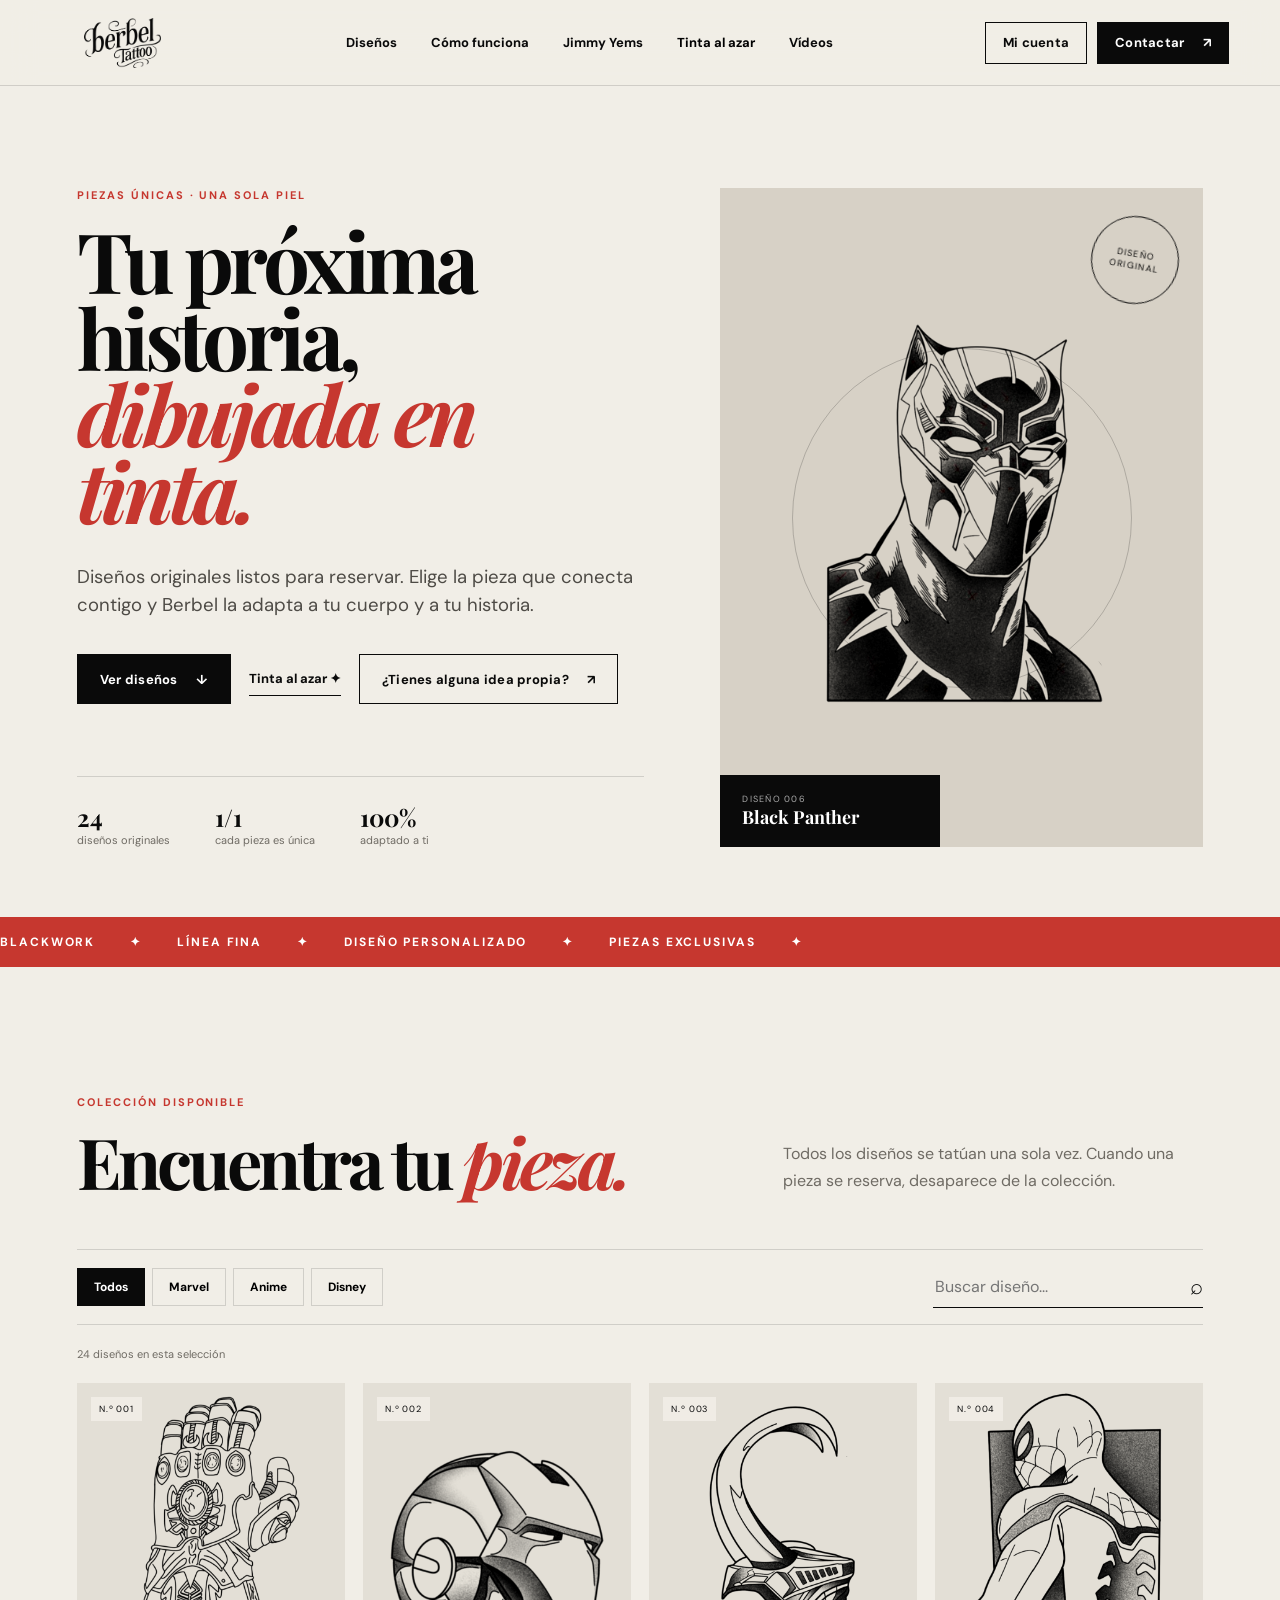
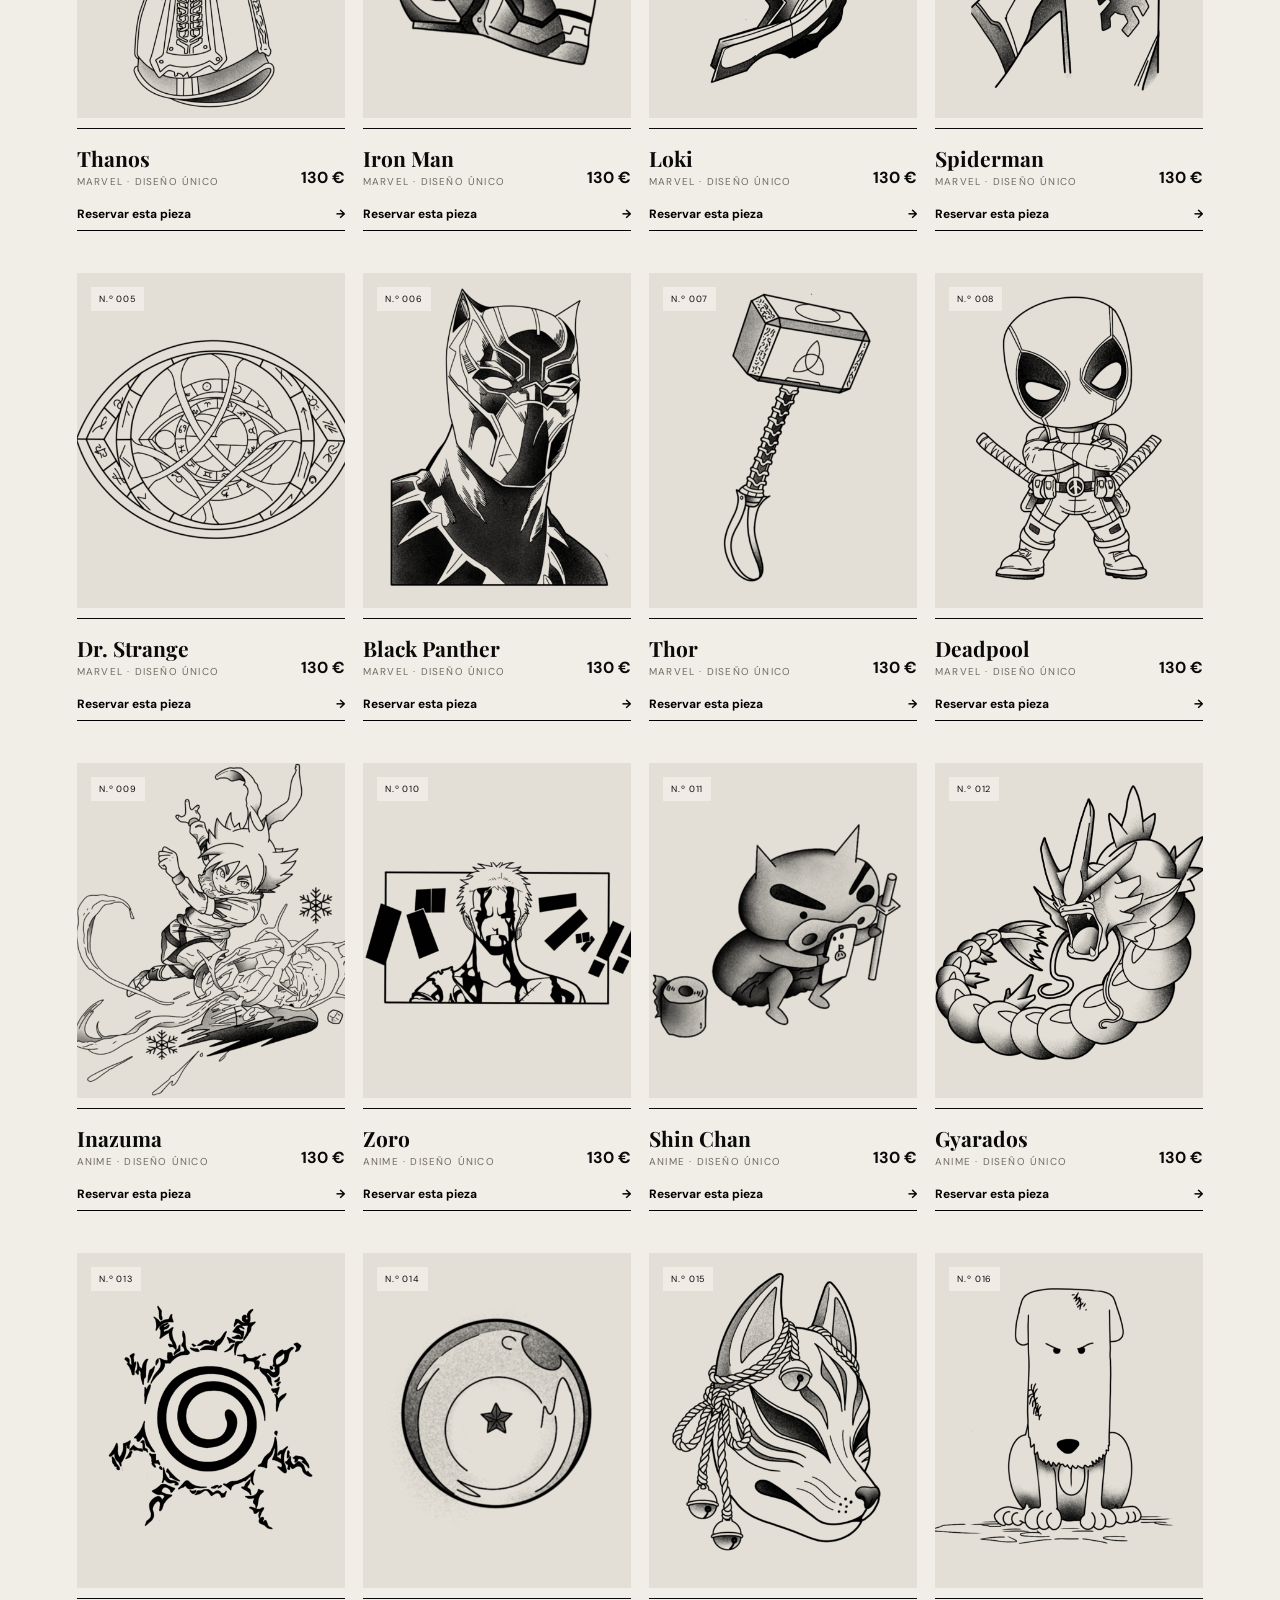
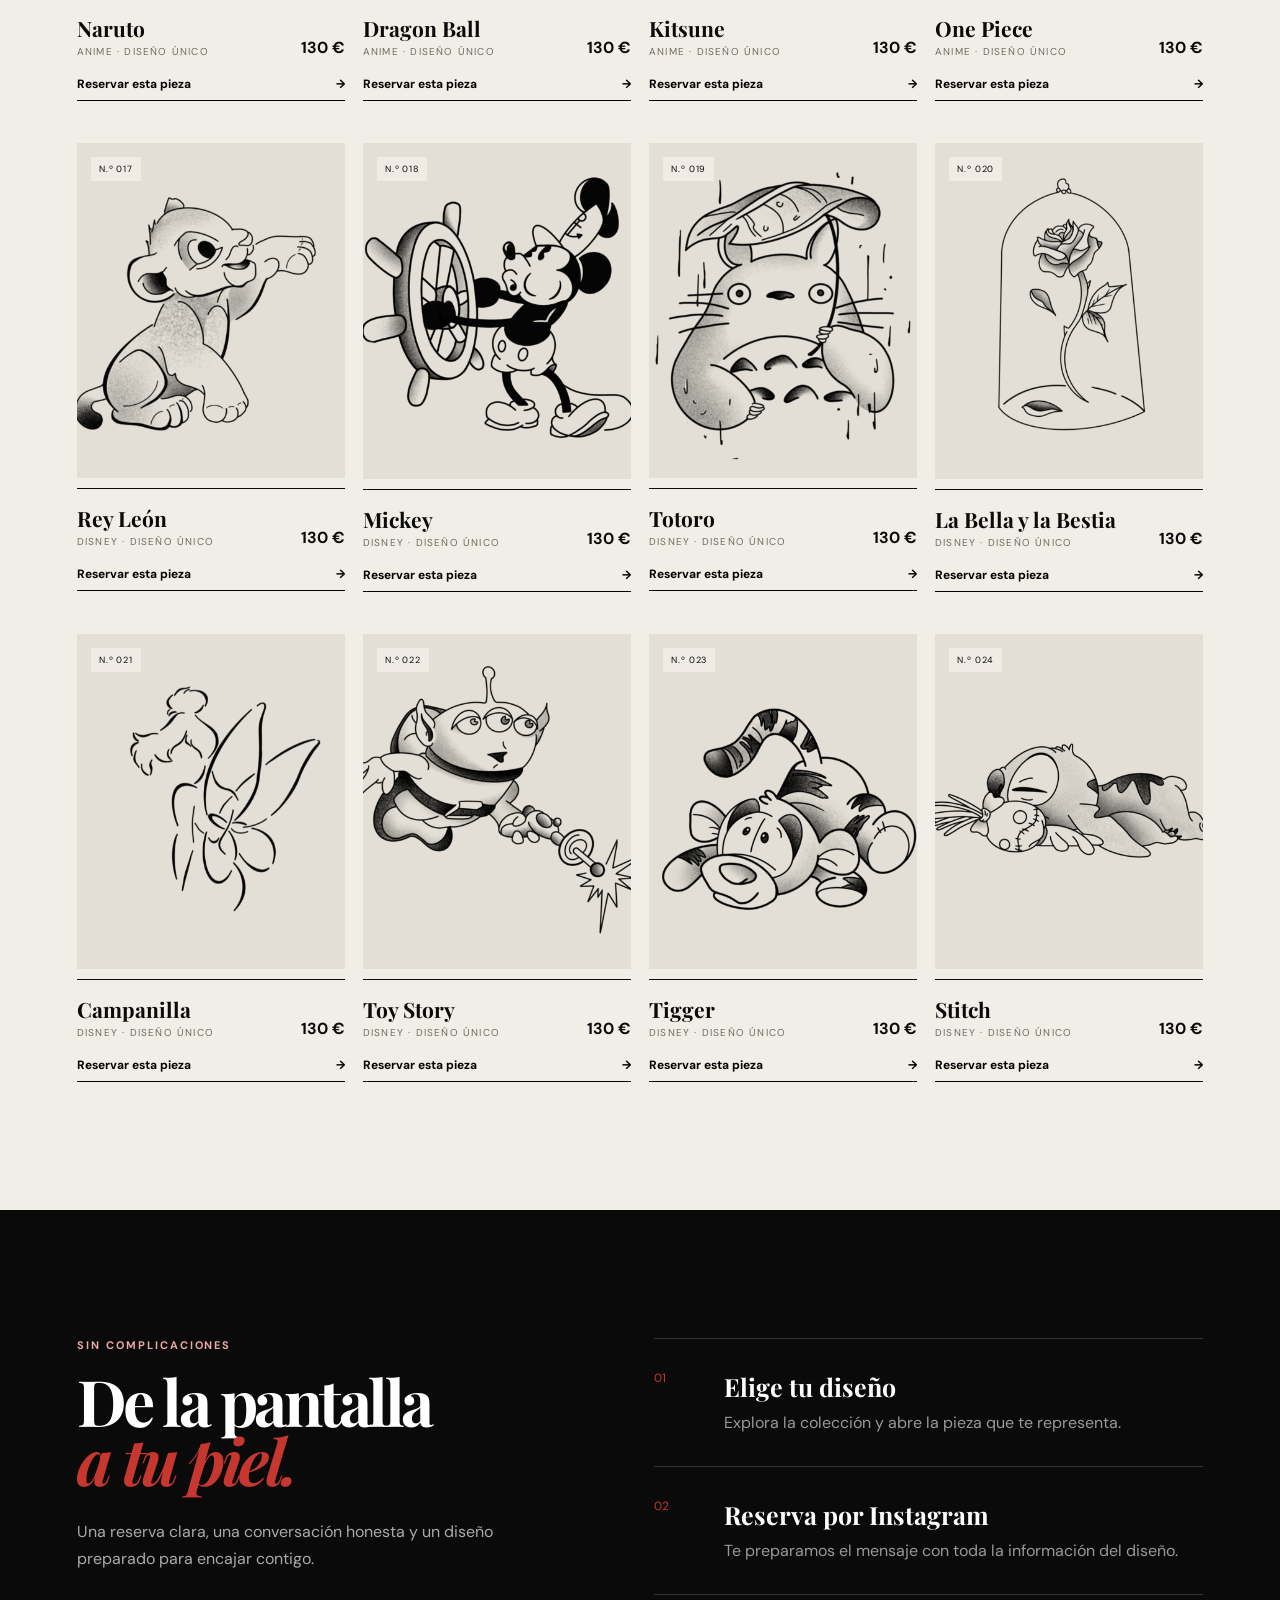
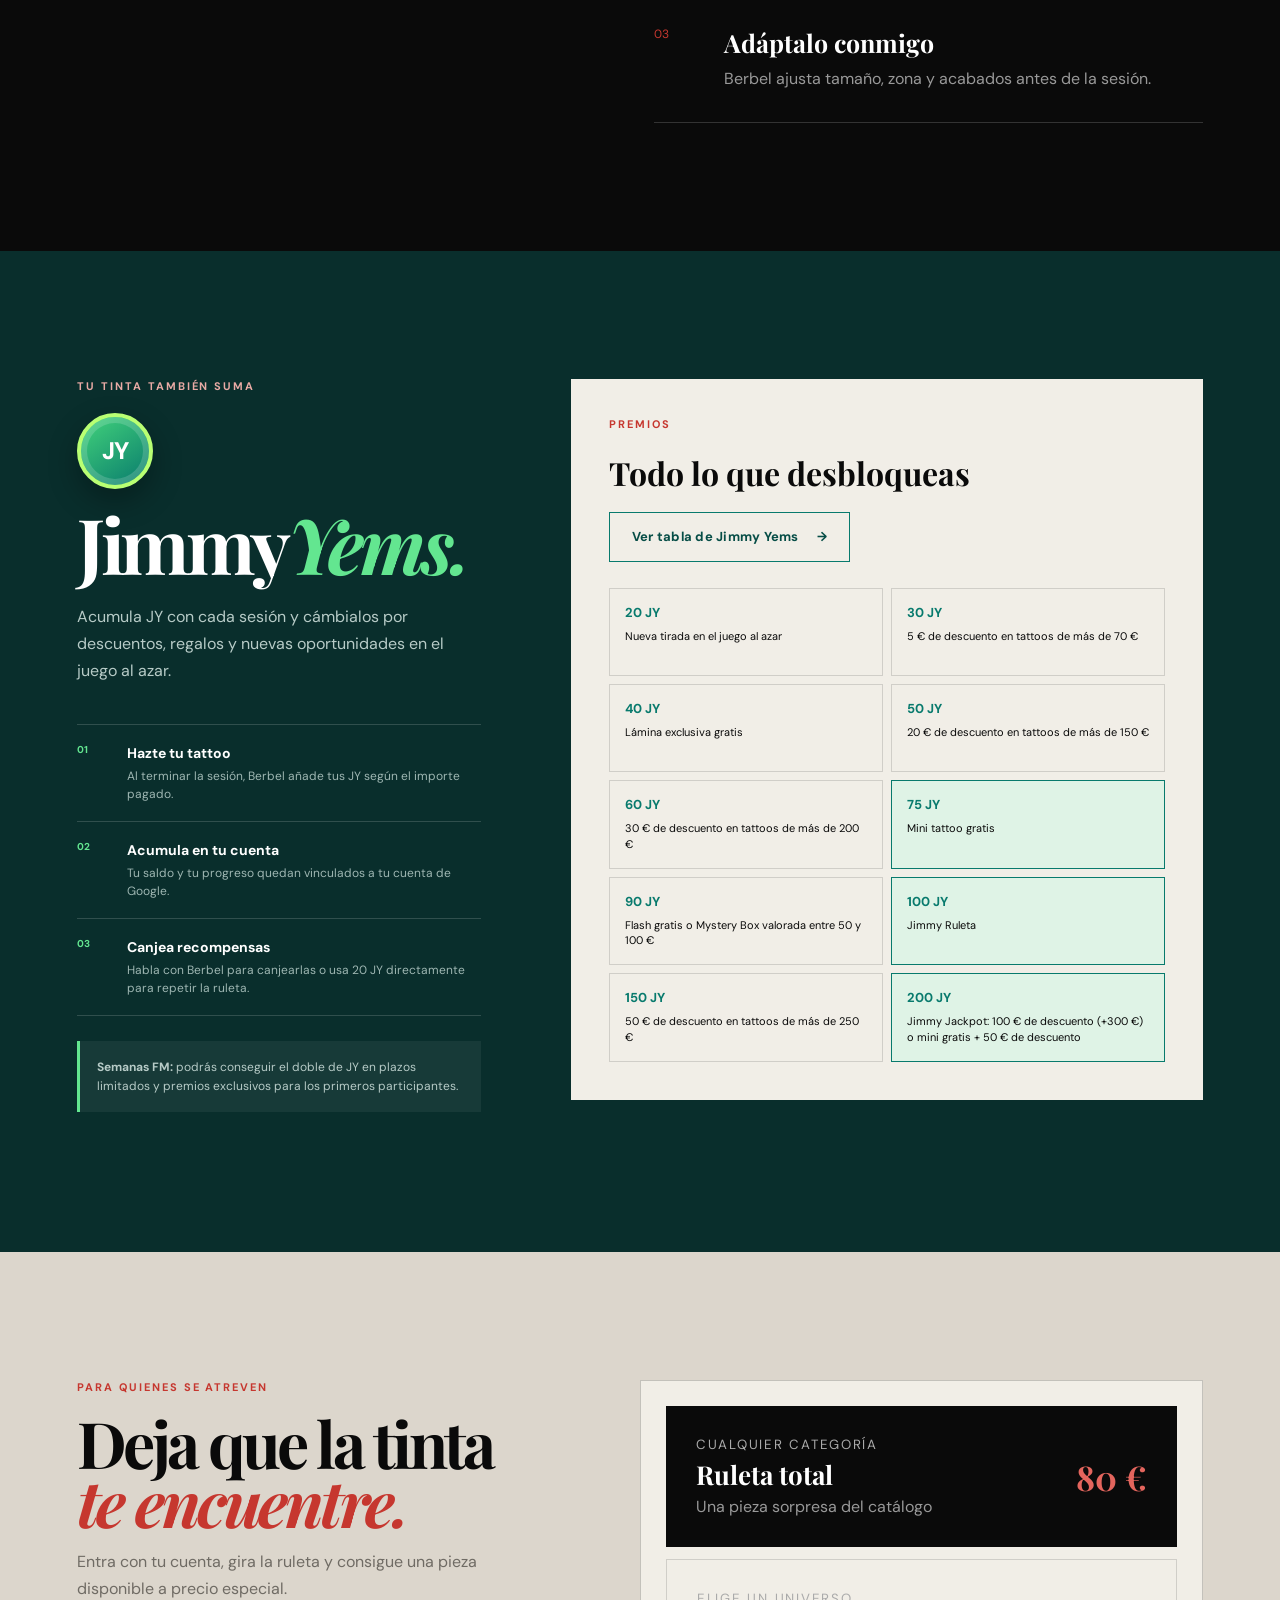
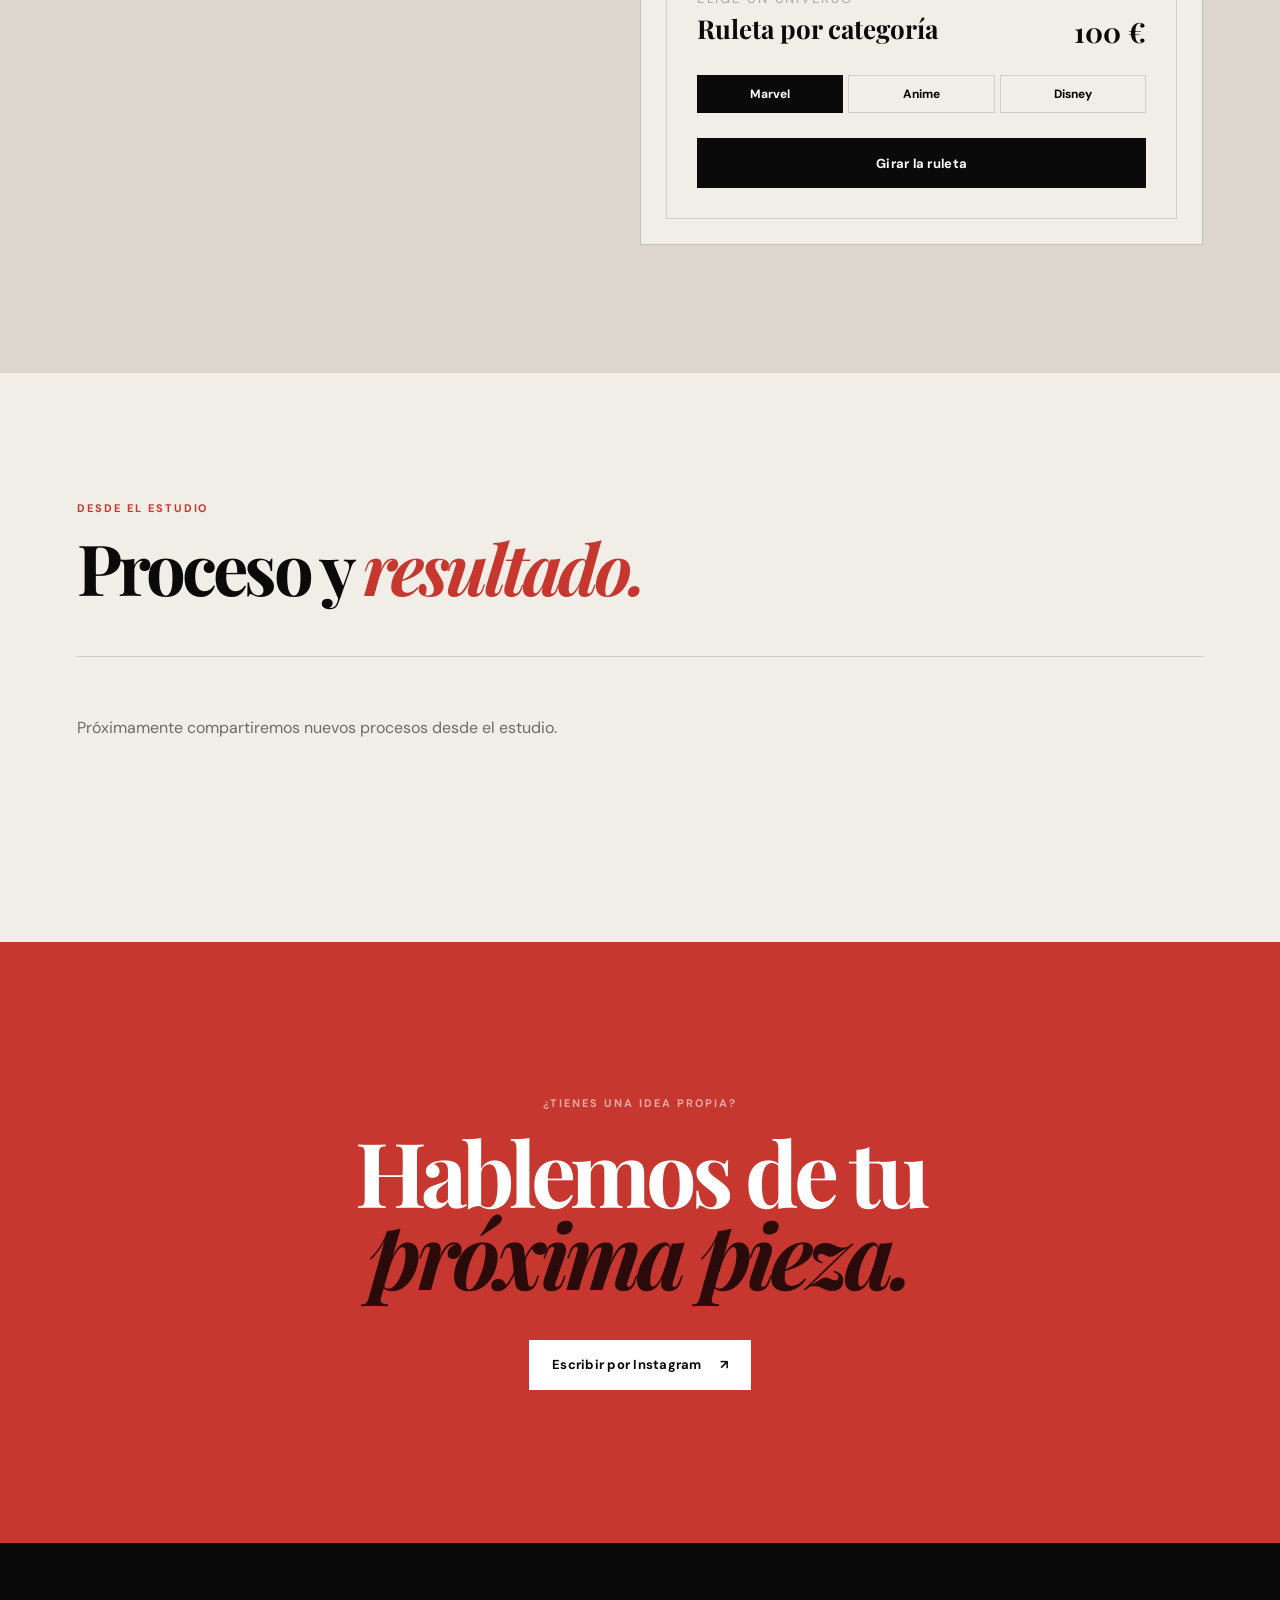
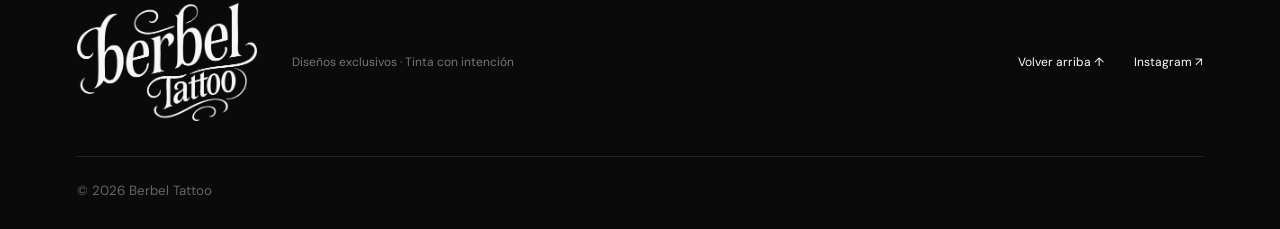
==== commit 2127fb74: "Renombra Jimmy Yems y permite editar videos" ====
--- a/index.html
+++ b/index.html
@@ -9,11 +9,11 @@
   <link rel="preconnect" href="https://fonts.googleapis.com">
   <link rel="preconnect" href="https://fonts.gstatic.com" crossorigin>
   <link href="https://fonts.googleapis.com/css2?family=DM+Sans:wght@400;500;600;700&family=Playfair+Display:ital,wght@0,700;1,700&display=swap" rel="stylesheet">
-  <link rel="stylesheet" href="styles.css?v=10">
+  <link rel="stylesheet" href="styles.css?v=11">
   <script defer src="https://www.gstatic.com/firebasejs/9.23.0/firebase-app-compat.js"></script>
   <script defer src="https://www.gstatic.com/firebasejs/9.23.0/firebase-auth-compat.js"></script>
   <script defer src="https://www.gstatic.com/firebasejs/9.23.0/firebase-firestore-compat.js"></script>
-  <script defer src="brain.js?v=9"></script>
+  <script defer src="brain.js?v=10"></script>
 </head>
 <body>
   <a class="skip-link" href="#catalogo">Saltar al catálogo</a>
@@ -25,7 +25,7 @@
     <nav class="main-nav" aria-label="Navegación principal">
       <a href="#catalogo">Diseños</a>
       <a href="#como-funciona">Cómo funciona</a>
-      <a href="#jimmycoins">JimmyCoins</a>
+      <a href="#jimmycoins">Jimmy Yems</a>
       <button class="nav-link" type="button" onclick="cambiarVista('random')">Tinta al azar</button>
       <a href="#vista-videos">Vídeos</a>
     </nav>
@@ -35,7 +35,7 @@
       <div id="user-info" class="user-chip hidden">
         <button type="button" onclick="abrirPerfil()" aria-label="Abrir mi perfil">
           <img id="user-pic" src="img/logo w.png" alt="">
-          <span><strong id="user-name">Mi cuenta</strong><small><b id="user-coins">0</b> JimmyCoins</small></span>
+          <span><strong id="user-name">Mi cuenta</strong><small><b id="user-coins">0</b> Jimmy Yems</small></span>
         </button>
       </div>
       <button id="btn-login" class="button button-small button-outline" type="button" onclick="loginGoogle()">Mi cuenta</button>
@@ -52,7 +52,7 @@
         <div class="hero-actions">
           <a class="button button-solid" href="#catalogo">Ver diseños <span>↓</span></a>
           <a class="text-link" href="#vista-random">Tinta al azar <span>✦</span></a>
-          <a class="text-link" href="https://www.instagram.com/rberbeltattoo/" target="_blank" rel="noopener">Hablar con el artista <span>↗</span></a>
+          <a class="button button-outline" href="https://www.instagram.com/rberbeltattoo/" target="_blank" rel="noopener">¿Tienes alguna idea propia? <span>↗</span></a>
         </div>
         <div class="hero-proof" aria-label="Ventajas">
           <div><strong>24</strong><span>diseños originales</span></div>
@@ -108,26 +108,26 @@
     <section id="jimmycoins" class="jimmy-section" aria-labelledby="jimmy-title">
       <div class="jimmy-intro">
         <p class="eyebrow light">Tu tinta también suma</p>
-        <span class="jc-coin jc-coin-large" aria-hidden="true">JC</span>
-        <h2 id="jimmy-title">Jimmy<em>Coins.</em></h2>
-        <p>Acumula JC con cada sesión y cámbialos por descuentos, regalos y nuevas oportunidades en el juego al azar.</p>
+        <span class="jc-coin jc-coin-large" aria-hidden="true">JY</span>
+        <h2 id="jimmy-title">Jimmy<em>Yems.</em></h2>
+        <p>Acumula JY con cada sesión y cámbialos por descuentos, regalos y nuevas oportunidades en el juego al azar.</p>
         <div class="jimmy-steps">
-          <div><b>01</b><span><strong>Hazte tu tattoo</strong>Al terminar la sesión, Berbel añade tus JC según el importe pagado.</span></div>
+          <div><b>01</b><span><strong>Hazte tu tattoo</strong>Al terminar la sesión, Berbel añade tus JY según el importe pagado.</span></div>
           <div><b>02</b><span><strong>Acumula en tu cuenta</strong>Tu saldo y tu progreso quedan vinculados a tu cuenta de Google.</span></div>
-          <div><b>03</b><span><strong>Canjea recompensas</strong>Habla con Berbel para canjearlas o usa 20 JC directamente para repetir la ruleta.</span></div>
-        </div>
-        <p class="jimmy-special"><strong>Semanas FM:</strong> podrás conseguir el doble de JC en plazos limitados y premios exclusivos para los primeros participantes.</p>
+          <div><b>03</b><span><strong>Canjea recompensas</strong>Habla con Berbel para canjearlas o usa 20 JY directamente para repetir la ruleta.</span></div>
+        </div>
+        <p class="jimmy-special"><strong>Semanas FM:</strong> podrás conseguir el doble de JY en plazos limitados y premios exclusivos para los primeros participantes.</p>
       </div>
       <div class="jimmy-details">
         <div class="jimmy-panel rewards-panel">
           <p class="eyebrow">Premios</p><h3>Todo lo que desbloqueas</h3>
-          <button class="button button-outline jimmy-table-button" type="button" onclick="document.getElementById('modal-jimmy-tabla').classList.remove('hidden')">Ver tabla de JimmyCoins <span>→</span></button>
+          <button class="button button-outline jimmy-table-button" type="button" onclick="document.getElementById('modal-jimmy-tabla').classList.remove('hidden')">Ver tabla de Jimmy Yems <span>→</span></button>
           <div class="reward-list">
-            <div><b>20 JC</b><span>Nueva tirada en el juego al azar</span></div><div><b>30 JC</b><span>5 € de descuento en tattoos de más de 70 €</span></div>
-            <div><b>40 JC</b><span>Lámina exclusiva gratis</span></div><div><b>50 JC</b><span>20 € de descuento en tattoos de más de 150 €</span></div>
-            <div><b>60 JC</b><span>30 € de descuento en tattoos de más de 200 €</span></div><div class="featured"><b>75 JC</b><span>Mini tattoo gratis</span></div>
-            <div><b>90 JC</b><span>Flash gratis o Mystery Box valorada entre 50 y 100 €</span></div><div class="featured"><b>100 JC</b><span>Jimmy Ruleta</span></div>
-            <div><b>150 JC</b><span>50 € de descuento en tattoos de más de 250 €</span></div><div class="featured"><b>200 JC</b><span>Jimmy Jackpot: 100 € de descuento (+300 €) o mini gratis + 50 € de descuento</span></div>
+            <div><b>20 JY</b><span>Nueva tirada en el juego al azar</span></div><div><b>30 JY</b><span>5 € de descuento en tattoos de más de 70 €</span></div>
+            <div><b>40 JY</b><span>Lámina exclusiva gratis</span></div><div><b>50 JY</b><span>20 € de descuento en tattoos de más de 150 €</span></div>
+            <div><b>60 JY</b><span>30 € de descuento en tattoos de más de 200 €</span></div><div class="featured"><b>75 JY</b><span>Mini tattoo gratis</span></div>
+            <div><b>90 JY</b><span>Flash gratis o Mystery Box valorada entre 50 y 100 €</span></div><div class="featured"><b>100 JY</b><span>Jimmy Ruleta</span></div>
+            <div><b>150 JY</b><span>50 € de descuento en tattoos de más de 250 €</span></div><div class="featured"><b>200 JY</b><span>Jimmy Jackpot: 100 € de descuento (+300 €) o mini gratis + 50 € de descuento</span></div>
           </div>
         </div>
       </div>
@@ -166,7 +166,7 @@
           <small>Tu pieza es</small><h3 id="res-nombre">Nombre</h3>
           <img id="res-img" src="" alt="Diseño elegido por la ruleta">
           <div class="result-meta"><strong id="res-precio">80 €</strong><span>Código: <b id="res-pass">—</b></span></div>
-          <button id="btn-reroll" class="button jimmy-reroll hidden" type="button" onclick="canjearNuevaTirada()"><span class="jc-coin" aria-hidden="true">JC</span><span>Nueva tirada · 20 JimmyCoins</span></button>
+          <button id="btn-reroll" class="button jimmy-reroll hidden" type="button" onclick="canjearNuevaTirada()"><span class="jc-coin" aria-hidden="true">JY</span><span>Nueva tirada · 20 Jimmy Yems</span></button>
           <div class="result-actions"><button class="button button-outline" type="button" onclick="volverMenuRandom()">Volver</button><button id="btn-res-claim" class="button button-solid" type="button">Reservar</button></div>
         </div>
       </div>
@@ -209,7 +209,7 @@
       <button class="modal-close" type="button" onclick="cerrarModal('modal-perfil')" aria-label="Cerrar">×</button>
       <img id="perfil-modal-pic" src="img/logo w.png" alt="Foto de perfil">
       <h2 id="perfil-modal-nombre">Mi cuenta</h2><p id="perfil-modal-email"></p>
-      <div class="wallet"><small>🪙 TUS JIMMYCOINS</small><strong><span class="jc-coin" aria-hidden="true">JC</span><span id="perfil-modal-coins">0</span> JimmyCoins</strong><p class="wallet-next-label">PRÓXIMA RECOMPENSA</p><h3 id="perfil-proxima-recompensa">Mini tattoo gratis</h3><p id="perfil-recompensa-necesaria">75 JC necesarios</p><div class="wallet-progress" role="progressbar" aria-label="Progreso hacia la próxima recompensa"><i id="perfil-barra"></i></div><p id="perfil-progreso-texto">0 / 75</p></div>
+      <div class="wallet"><small>🪙 TUS JIMMY YEMS</small><strong><span class="jc-coin" aria-hidden="true">JY</span><span id="perfil-modal-coins">0</span> Jimmy Yems</strong><p class="wallet-next-label">PRÓXIMA RECOMPENSA</p><h3 id="perfil-proxima-recompensa">Mini tattoo gratis</h3><p id="perfil-recompensa-necesaria">75 JY necesarios</p><div class="wallet-progress" role="progressbar" aria-label="Progreso hacia la próxima recompensa"><i id="perfil-barra"></i></div><p id="perfil-progreso-texto">0 / 75</p></div>
       <button class="button button-solid full" type="button" onclick="cambiarCuentaGoogle()">Usar otra cuenta de Google</button>
       <button class="button button-outline full" type="button" onclick="logoutGoogle()">Cerrar sesión</button>
     </div>
@@ -218,16 +218,16 @@
   <div id="modal-jimmy-tabla" class="modal hidden" role="dialog" aria-modal="true" aria-labelledby="jimmy-tabla-title">
     <div class="modal-card jimmy-table-card">
       <button class="modal-close" type="button" onclick="cerrarModal('modal-jimmy-tabla')" aria-label="Cerrar tabla">×</button>
-      <p class="eyebrow">JC por sesión</p>
+      <p class="eyebrow">JY por sesión</p>
       <h2 id="jimmy-tabla-title">Cuánto consigues</h2>
-      <p>Los JimmyCoins se calculan según el importe pagado en tu sesión.</p>
-      <div class="earning-table" role="table" aria-label="JimmyCoins obtenidos según el precio de la sesión">
+      <p>Los Jimmy Yems se calculan según el importe pagado en tu sesión.</p>
+      <div class="earning-table" role="table" aria-label="Jimmy Yems obtenidos según el precio de la sesión">
         <div class="earning-head" role="row"><span>Precio pagado</span><span>Recibes</span></div>
-        <div role="row"><span>Hasta 60 €</span><strong>10 JC</strong></div><div role="row"><span>70–90 €</span><strong>15 JC</strong></div>
-        <div role="row"><span>100–120 €</span><strong>20 JC</strong></div><div role="row"><span>130–160 €</span><strong>25 JC</strong></div>
-        <div role="row"><span>170–200 €</span><strong>30 JC</strong></div><div role="row"><span>210–250 €</span><strong>35 JC</strong></div>
-        <div role="row"><span>260–300 €</span><strong>40 JC</strong></div><div role="row"><span>310–390 €</span><strong>50 JC</strong></div>
-        <div role="row"><span>400 € o más</span><strong>60 JC</strong></div>
+        <div role="row"><span>Hasta 60 €</span><strong>10 JY</strong></div><div role="row"><span>70–90 €</span><strong>15 JY</strong></div>
+        <div role="row"><span>100–120 €</span><strong>20 JY</strong></div><div role="row"><span>130–160 €</span><strong>25 JY</strong></div>
+        <div role="row"><span>170–200 €</span><strong>30 JY</strong></div><div role="row"><span>210–250 €</span><strong>35 JY</strong></div>
+        <div role="row"><span>260–300 €</span><strong>40 JY</strong></div><div role="row"><span>310–390 €</span><strong>50 JY</strong></div>
+        <div role="row"><span>400 € o más</span><strong>60 JY</strong></div>
       </div>
     </div>
   </div>
--- a/styles.css
+++ b/styles.css
@@ -23,3 +23,4 @@
 @media(max-width:430px){.reward-list{grid-template-columns:1fr}.jc-coin-large{width:64px;height:64px;font-size:20px}}
 .jimmy-details{display:block}.rewards-panel{width:100%}.jimmy-table-button{margin:-8px 0 26px;border-color:#087a6d;color:#064d46}.jimmy-table-card{width:min(620px,100%);max-height:min(820px,90vh);overflow:auto}.jimmy-table-card .earning-table{margin-top:24px}.jimmy-table-card .earning-table>div{padding:14px 4px}
 @media(max-width:740px){.jimmy-table-button{width:100%}.jimmy-table-card{padding:38px 24px}}
+.hero-actions{gap:18px;flex-wrap:wrap}
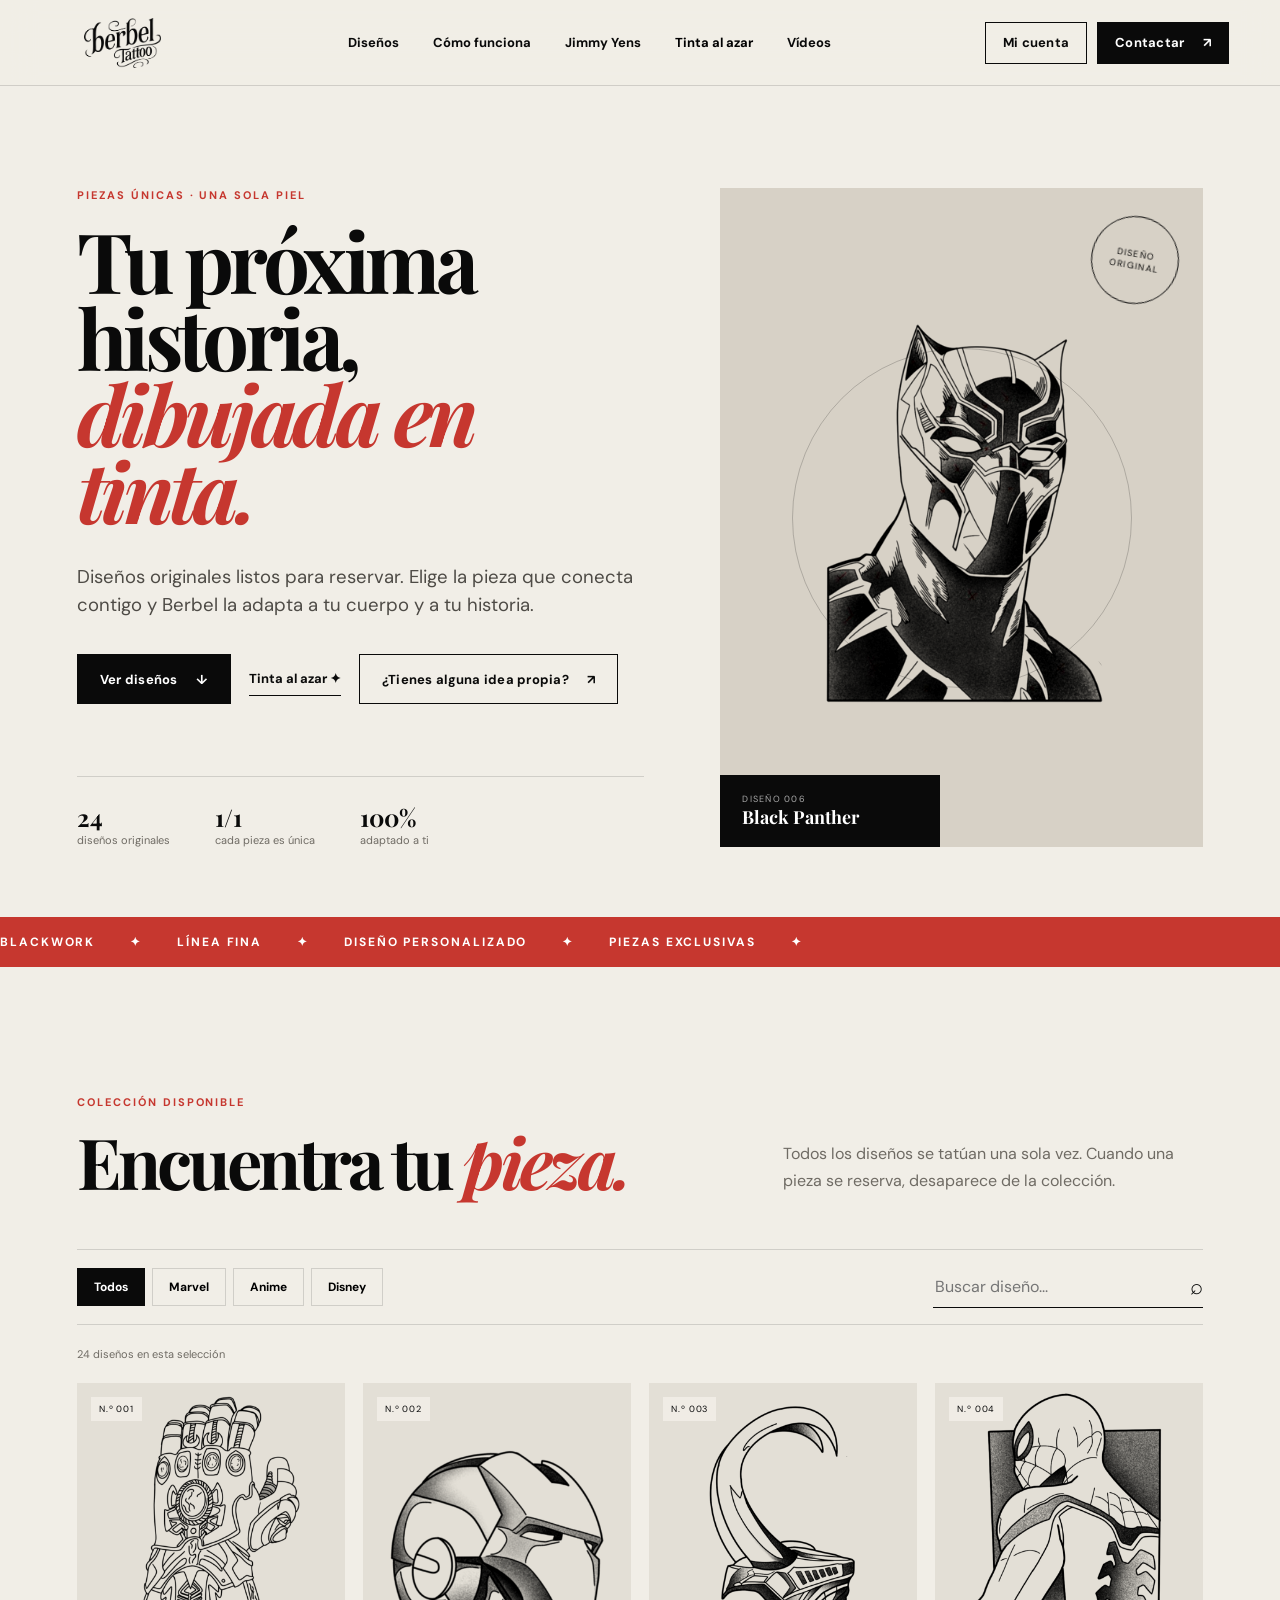
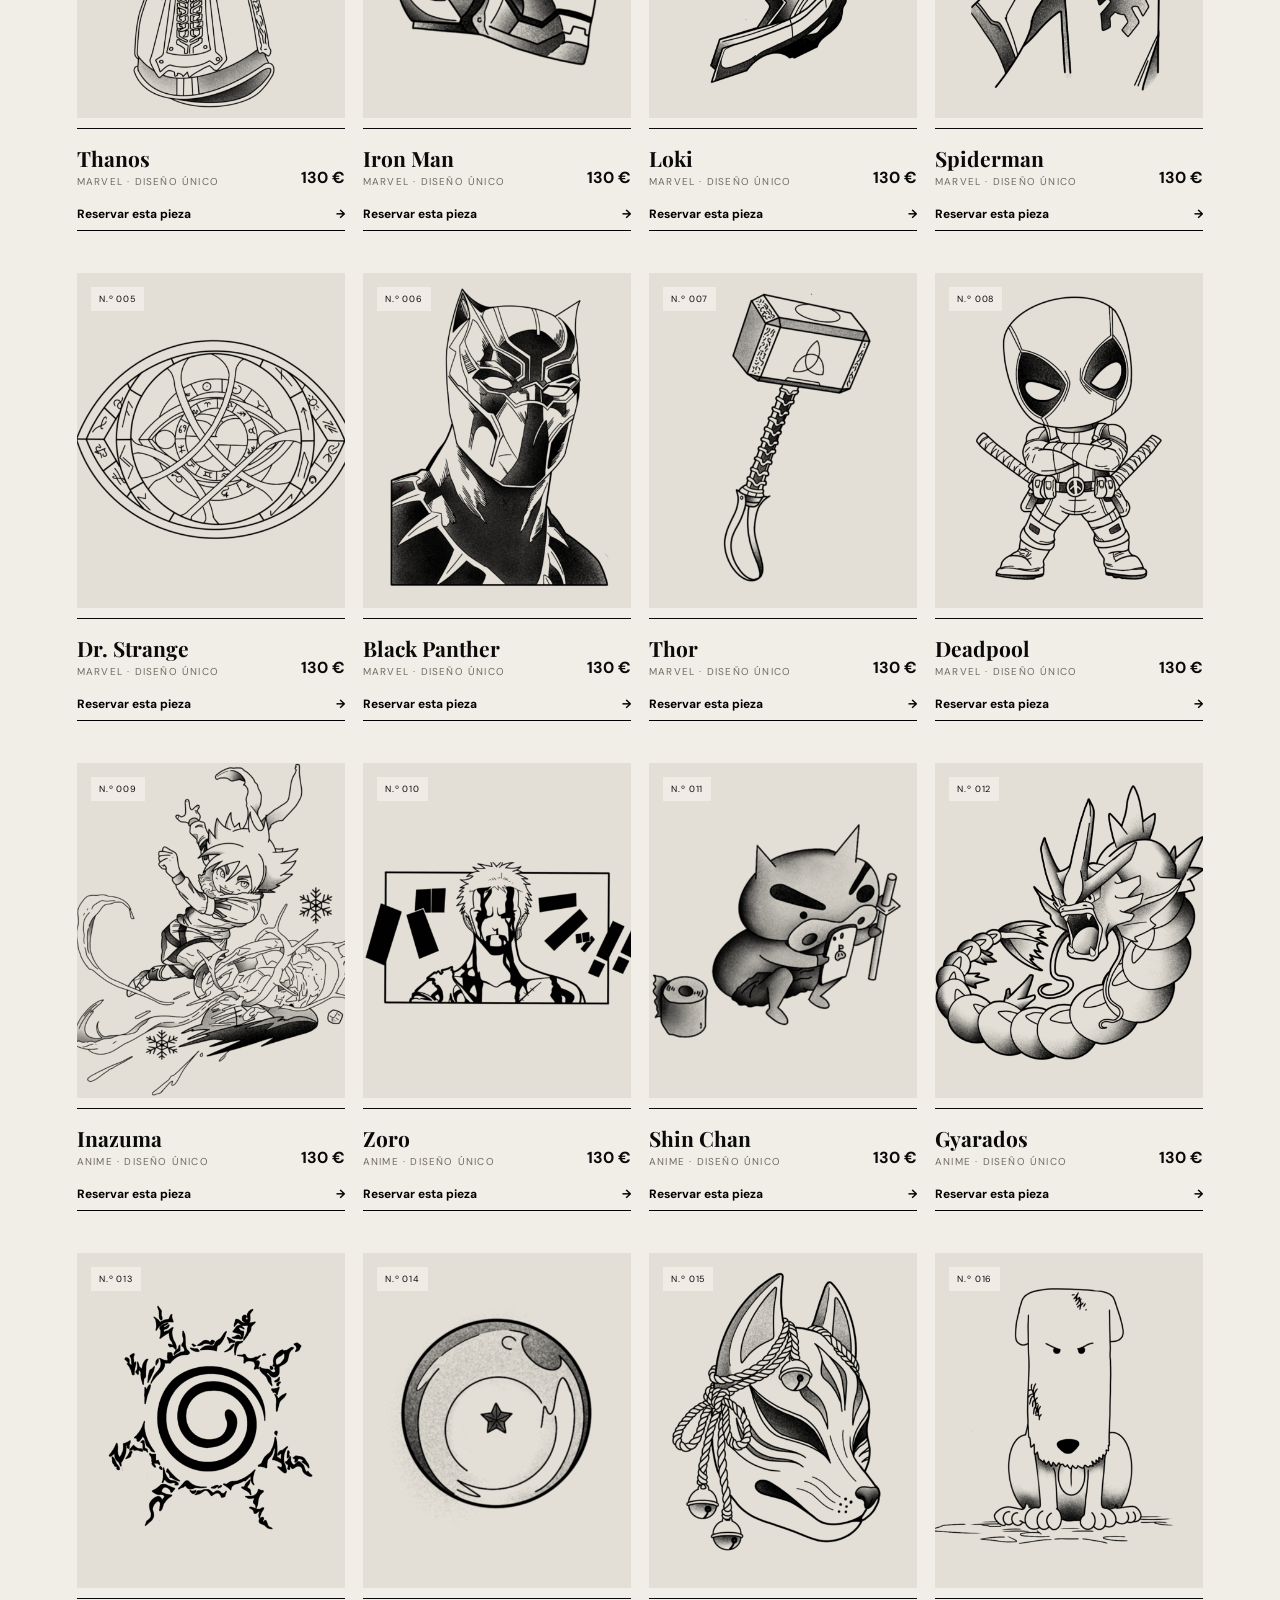
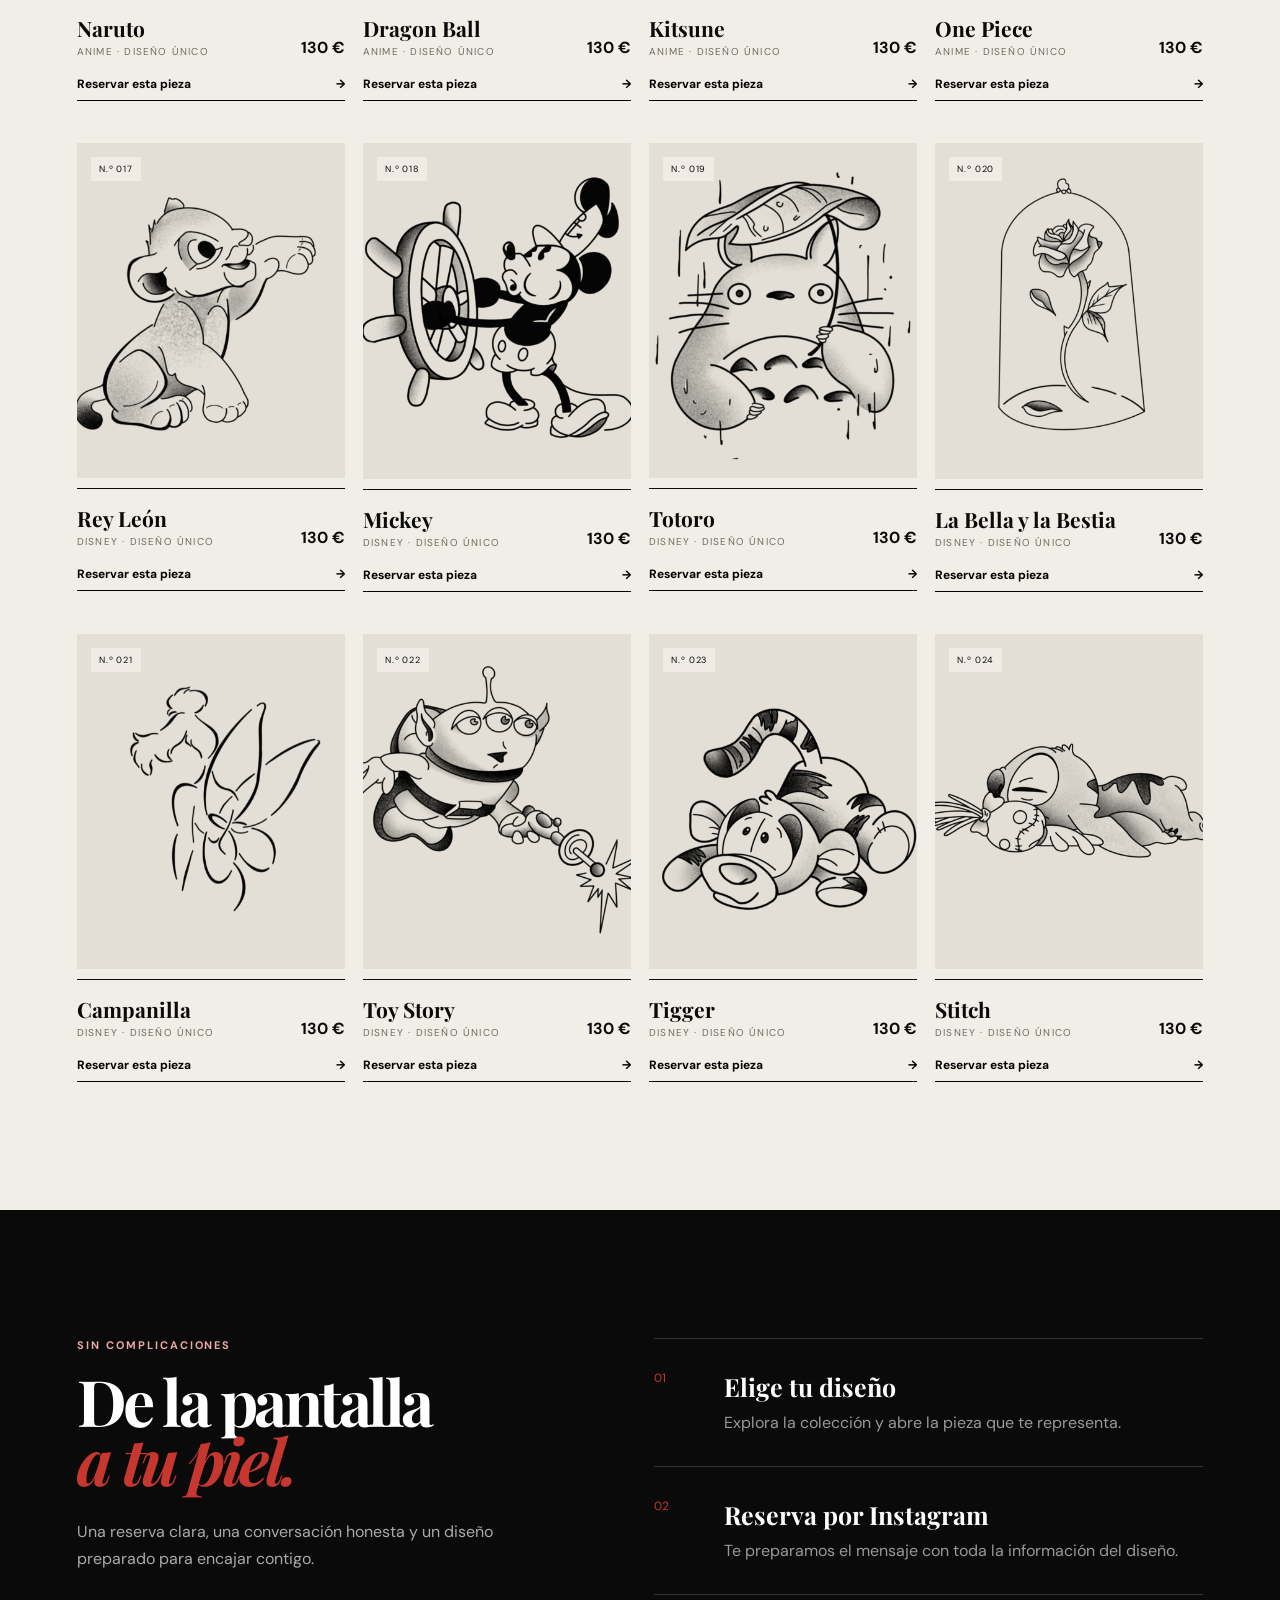
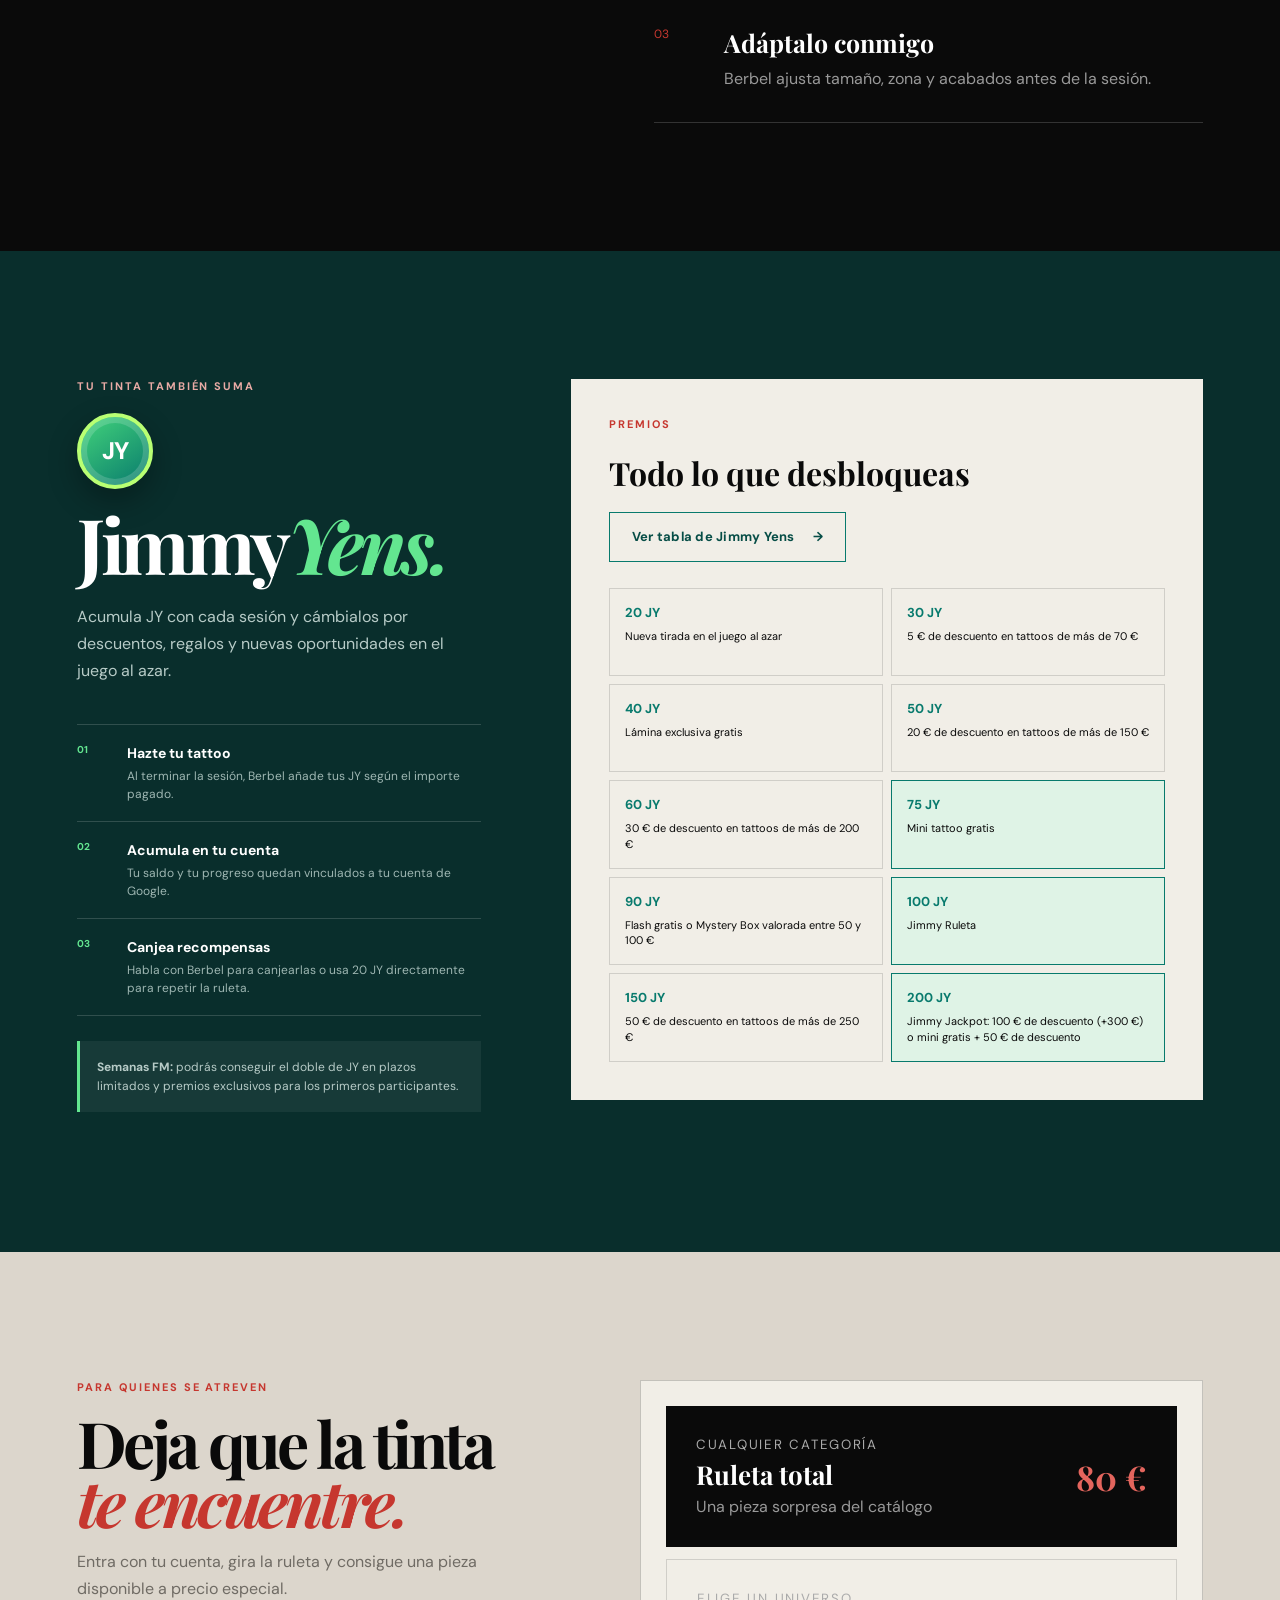
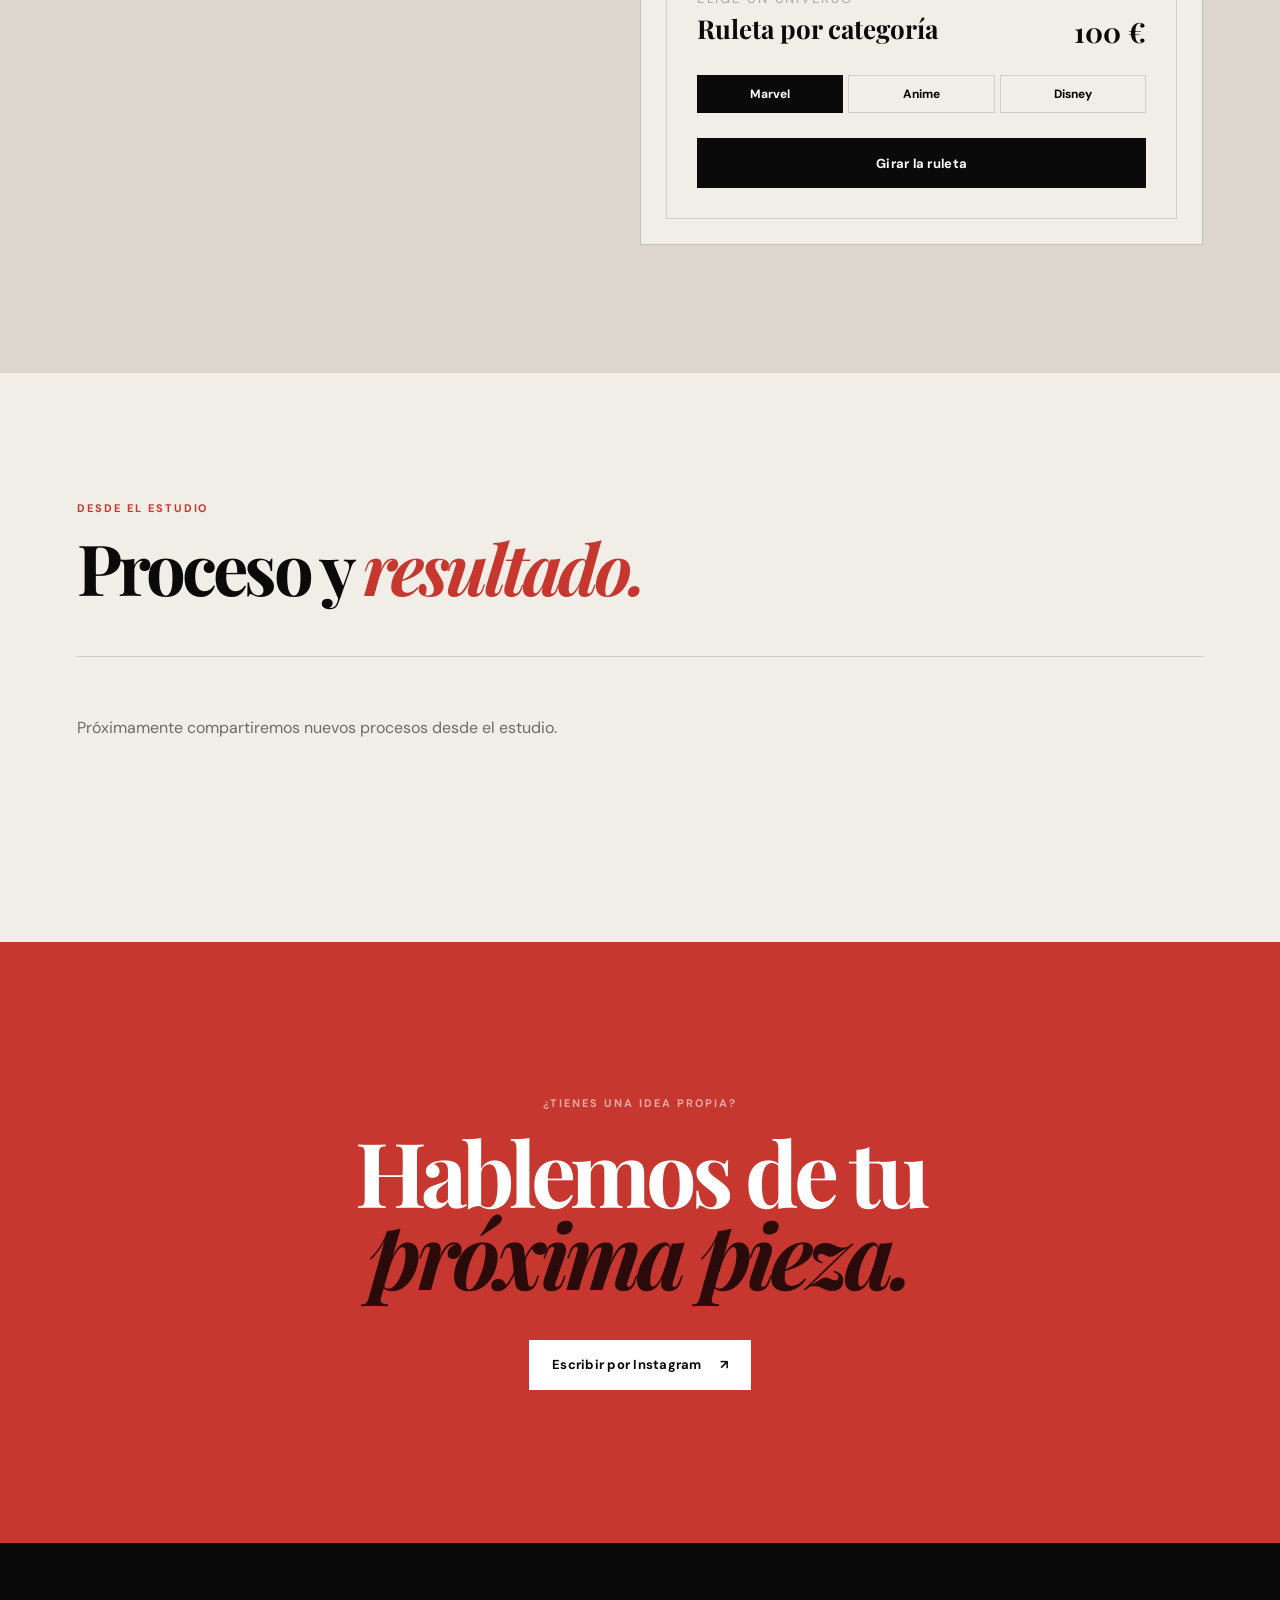
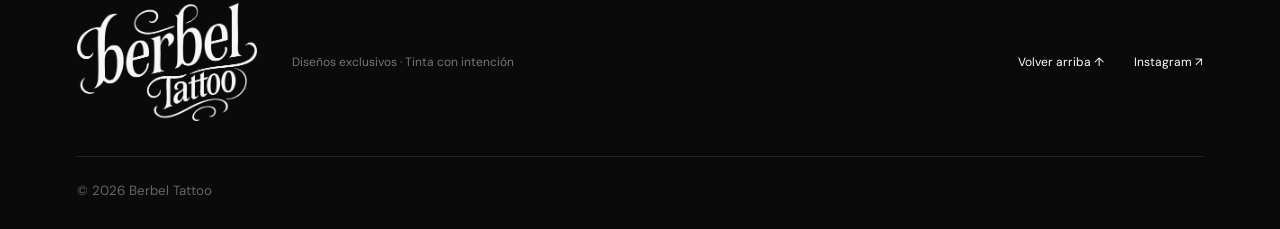
==== commit 0afa4622: "Corrige nombre a Jimmy Yens" ====
--- a/index.html
+++ b/index.html
@@ -13,7 +13,7 @@
   <script defer src="https://www.gstatic.com/firebasejs/9.23.0/firebase-app-compat.js"></script>
   <script defer src="https://www.gstatic.com/firebasejs/9.23.0/firebase-auth-compat.js"></script>
   <script defer src="https://www.gstatic.com/firebasejs/9.23.0/firebase-firestore-compat.js"></script>
-  <script defer src="brain.js?v=10"></script>
+  <script defer src="brain.js?v=11"></script>
 </head>
 <body>
   <a class="skip-link" href="#catalogo">Saltar al catálogo</a>
@@ -25,7 +25,7 @@
     <nav class="main-nav" aria-label="Navegación principal">
       <a href="#catalogo">Diseños</a>
       <a href="#como-funciona">Cómo funciona</a>
-      <a href="#jimmycoins">Jimmy Yems</a>
+      <a href="#jimmycoins">Jimmy Yens</a>
       <button class="nav-link" type="button" onclick="cambiarVista('random')">Tinta al azar</button>
       <a href="#vista-videos">Vídeos</a>
     </nav>
@@ -35,7 +35,7 @@
       <div id="user-info" class="user-chip hidden">
         <button type="button" onclick="abrirPerfil()" aria-label="Abrir mi perfil">
           <img id="user-pic" src="img/logo w.png" alt="">
-          <span><strong id="user-name">Mi cuenta</strong><small><b id="user-coins">0</b> Jimmy Yems</small></span>
+          <span><strong id="user-name">Mi cuenta</strong><small><b id="user-coins">0</b> Jimmy Yens</small></span>
         </button>
       </div>
       <button id="btn-login" class="button button-small button-outline" type="button" onclick="loginGoogle()">Mi cuenta</button>
@@ -109,7 +109,7 @@
       <div class="jimmy-intro">
         <p class="eyebrow light">Tu tinta también suma</p>
         <span class="jc-coin jc-coin-large" aria-hidden="true">JY</span>
-        <h2 id="jimmy-title">Jimmy<em>Yems.</em></h2>
+        <h2 id="jimmy-title">Jimmy<em>Yens.</em></h2>
         <p>Acumula JY con cada sesión y cámbialos por descuentos, regalos y nuevas oportunidades en el juego al azar.</p>
         <div class="jimmy-steps">
           <div><b>01</b><span><strong>Hazte tu tattoo</strong>Al terminar la sesión, Berbel añade tus JY según el importe pagado.</span></div>
@@ -121,7 +121,7 @@
       <div class="jimmy-details">
         <div class="jimmy-panel rewards-panel">
           <p class="eyebrow">Premios</p><h3>Todo lo que desbloqueas</h3>
-          <button class="button button-outline jimmy-table-button" type="button" onclick="document.getElementById('modal-jimmy-tabla').classList.remove('hidden')">Ver tabla de Jimmy Yems <span>→</span></button>
+          <button class="button button-outline jimmy-table-button" type="button" onclick="document.getElementById('modal-jimmy-tabla').classList.remove('hidden')">Ver tabla de Jimmy Yens <span>→</span></button>
           <div class="reward-list">
             <div><b>20 JY</b><span>Nueva tirada en el juego al azar</span></div><div><b>30 JY</b><span>5 € de descuento en tattoos de más de 70 €</span></div>
             <div><b>40 JY</b><span>Lámina exclusiva gratis</span></div><div><b>50 JY</b><span>20 € de descuento en tattoos de más de 150 €</span></div>
@@ -166,7 +166,7 @@
           <small>Tu pieza es</small><h3 id="res-nombre">Nombre</h3>
           <img id="res-img" src="" alt="Diseño elegido por la ruleta">
           <div class="result-meta"><strong id="res-precio">80 €</strong><span>Código: <b id="res-pass">—</b></span></div>
-          <button id="btn-reroll" class="button jimmy-reroll hidden" type="button" onclick="canjearNuevaTirada()"><span class="jc-coin" aria-hidden="true">JY</span><span>Nueva tirada · 20 Jimmy Yems</span></button>
+          <button id="btn-reroll" class="button jimmy-reroll hidden" type="button" onclick="canjearNuevaTirada()"><span class="jc-coin" aria-hidden="true">JY</span><span>Nueva tirada · 20 Jimmy Yens</span></button>
           <div class="result-actions"><button class="button button-outline" type="button" onclick="volverMenuRandom()">Volver</button><button id="btn-res-claim" class="button button-solid" type="button">Reservar</button></div>
         </div>
       </div>
@@ -209,7 +209,7 @@
       <button class="modal-close" type="button" onclick="cerrarModal('modal-perfil')" aria-label="Cerrar">×</button>
       <img id="perfil-modal-pic" src="img/logo w.png" alt="Foto de perfil">
       <h2 id="perfil-modal-nombre">Mi cuenta</h2><p id="perfil-modal-email"></p>
-      <div class="wallet"><small>🪙 TUS JIMMY YEMS</small><strong><span class="jc-coin" aria-hidden="true">JY</span><span id="perfil-modal-coins">0</span> Jimmy Yems</strong><p class="wallet-next-label">PRÓXIMA RECOMPENSA</p><h3 id="perfil-proxima-recompensa">Mini tattoo gratis</h3><p id="perfil-recompensa-necesaria">75 JY necesarios</p><div class="wallet-progress" role="progressbar" aria-label="Progreso hacia la próxima recompensa"><i id="perfil-barra"></i></div><p id="perfil-progreso-texto">0 / 75</p></div>
+      <div class="wallet"><small>🪙 TUS JIMMY YENS</small><strong><span class="jc-coin" aria-hidden="true">JY</span><span id="perfil-modal-coins">0</span> Jimmy Yens</strong><p class="wallet-next-label">PRÓXIMA RECOMPENSA</p><h3 id="perfil-proxima-recompensa">Mini tattoo gratis</h3><p id="perfil-recompensa-necesaria">75 JY necesarios</p><div class="wallet-progress" role="progressbar" aria-label="Progreso hacia la próxima recompensa"><i id="perfil-barra"></i></div><p id="perfil-progreso-texto">0 / 75</p></div>
       <button class="button button-solid full" type="button" onclick="cambiarCuentaGoogle()">Usar otra cuenta de Google</button>
       <button class="button button-outline full" type="button" onclick="logoutGoogle()">Cerrar sesión</button>
     </div>
@@ -220,8 +220,8 @@
       <button class="modal-close" type="button" onclick="cerrarModal('modal-jimmy-tabla')" aria-label="Cerrar tabla">×</button>
       <p class="eyebrow">JY por sesión</p>
       <h2 id="jimmy-tabla-title">Cuánto consigues</h2>
-      <p>Los Jimmy Yems se calculan según el importe pagado en tu sesión.</p>
-      <div class="earning-table" role="table" aria-label="Jimmy Yems obtenidos según el precio de la sesión">
+      <p>Los Jimmy Yens se calculan según el importe pagado en tu sesión.</p>
+      <div class="earning-table" role="table" aria-label="Jimmy Yens obtenidos según el precio de la sesión">
         <div class="earning-head" role="row"><span>Precio pagado</span><span>Recibes</span></div>
         <div role="row"><span>Hasta 60 €</span><strong>10 JY</strong></div><div role="row"><span>70–90 €</span><strong>15 JY</strong></div>
         <div role="row"><span>100–120 €</span><strong>20 JY</strong></div><div role="row"><span>130–160 €</span><strong>25 JY</strong></div>
